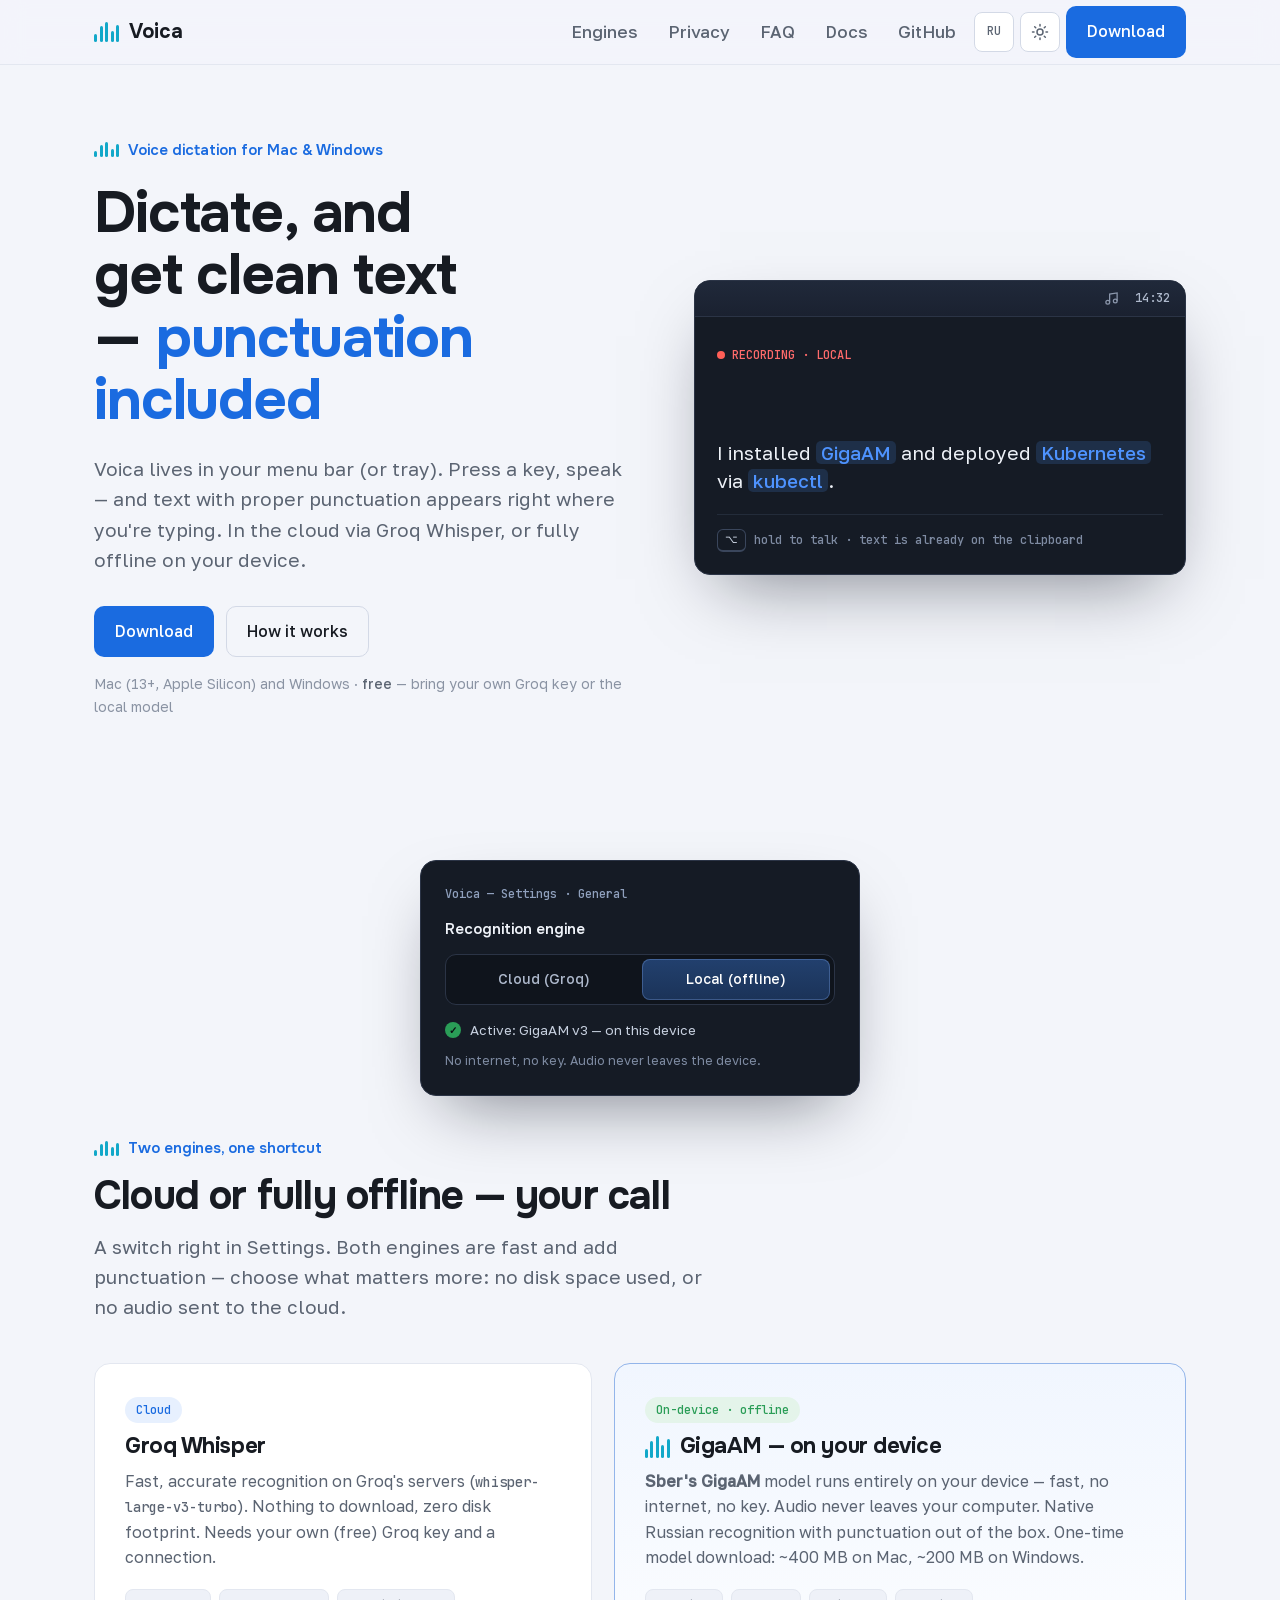
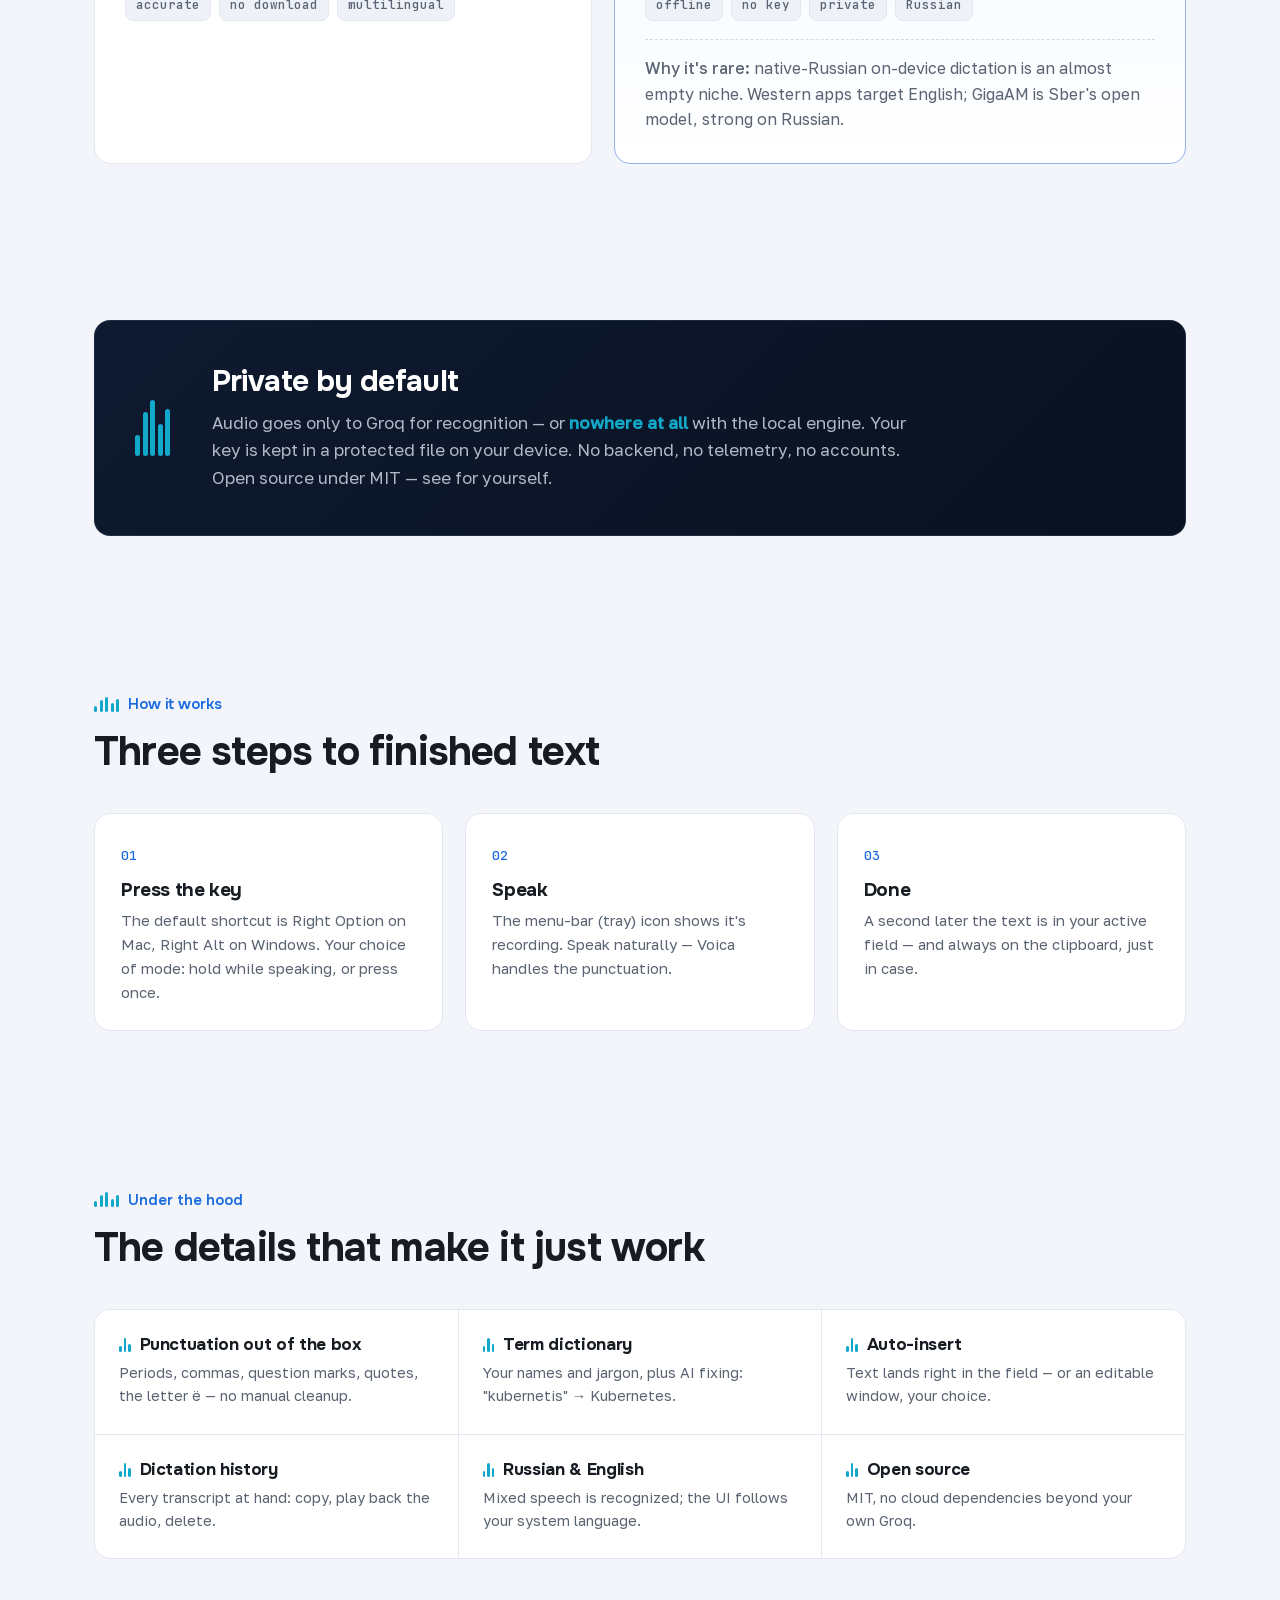
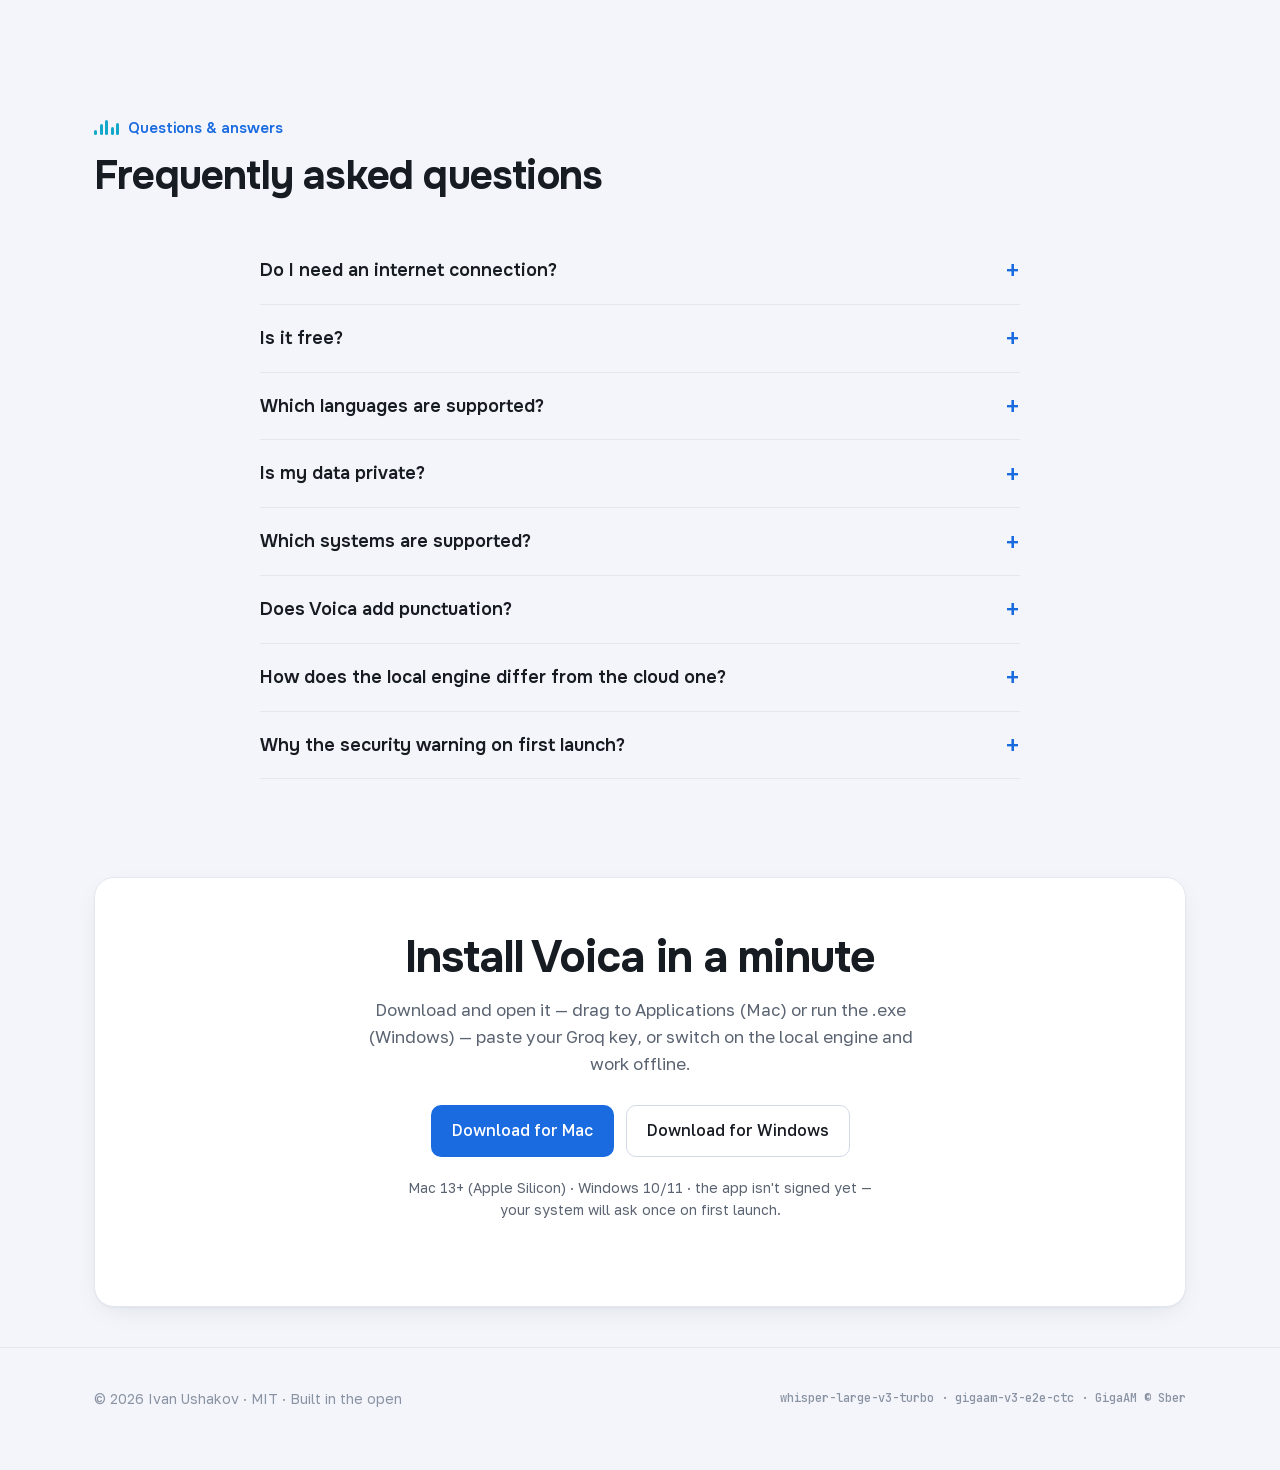
==== en/index.html @ 902af4fe "Навигация: ссылка «Документация/Docs» на README нужного языка RU → README.ru.md, EN → README.md на G" ====
<!doctype html>
<html lang="en" prefix="og: https://ogp.me/ns#">
<head>
<meta charset="utf-8">
<meta name="viewport" content="width=device-width, initial-scale=1">
<title>Voica — voice dictation with punctuation for Mac & Windows</title>
<meta name="description" content="Dictate by voice, get clean punctuated text. Cloud engine (Groq Whisper) or fully offline on-device (GigaAM). Open source, bring your own key.">
<link rel="canonical" href="https://voica.ru/en/">
<link rel="alternate" hreflang="ru" href="https://voica.ru/">
<link rel="alternate" hreflang="en" href="https://voica.ru/en/">
<link rel="alternate" hreflang="x-default" href="https://voica.ru/">
<meta property="og:type" content="website">
<meta property="og:title" content="Voica — voice dictation with punctuation for Mac & Windows">
<meta property="og:description" content="Dictate by voice, get clean punctuated text. Cloud engine (Groq Whisper) or fully offline on-device (GigaAM). Open source, bring your own key.">
<meta property="og:url" content="https://voica.ru/en/">
<meta property="og:image" content="https://voica.ru/assets/img/og.png">
<meta name="twitter:card" content="summary_large_image">
<script type="application/ld+json">{"@context": "https://schema.org", "@type": "SoftwareApplication", "name": "Voica", "applicationCategory": "UtilitiesApplication", "operatingSystem": "macOS 13+, Windows 10/11", "description": "Dictate by voice, get clean punctuated text. Cloud engine (Groq Whisper) or fully offline on-device (GigaAM). Open source, bring your own key.", "url": "https://voica.ru/en/", "inLanguage": "en", "softwareVersion": "0.9", "license": "https://opensource.org/licenses/MIT", "downloadUrl": "https://github.com/Inhum/voica/releases/latest", "author": {"@type": "Person", "name": "Ivan Ushakov"}, "offers": {"@type": "Offer", "price": "0", "priceCurrency": "USD"}}</script>
<script type="application/ld+json">{"@context": "https://schema.org", "@type": "FAQPage", "mainEntity": [{"@type": "Question", "name": "Do I need an internet connection?", "acceptedAnswer": {"@type": "Answer", "text": "For the cloud engine, yes. The local engine works fully offline — no internet, no key, and audio never leaves your device."}}, {"@type": "Question", "name": "Is it free?", "acceptedAnswer": {"@type": "Answer", "text": "Voica is free and open source under the MIT license. The cloud engine needs your own free Groq key; the local engine needs no key at all."}}, {"@type": "Question", "name": "Which languages are supported?", "acceptedAnswer": {"@type": "Answer", "text": "Russian and English, including mixed speech. The local GigaAM model is especially strong on Russian and adds punctuation out of the box."}}, {"@type": "Question", "name": "Is my data private?", "acceptedAnswer": {"@type": "Answer", "text": "Audio goes only to Groq for recognition — or nowhere at all with the local engine. No backend, no telemetry, no accounts; your key is kept in a protected file on your device."}}, {"@type": "Question", "name": "Which systems are supported?", "acceptedAnswer": {"@type": "Answer", "text": "macOS 13 and later (Apple Silicon) and Windows 10/11."}}, {"@type": "Question", "name": "Does Voica add punctuation?", "acceptedAnswer": {"@type": "Answer", "text": "Yes. Both engines automatically add periods, commas, question marks and quotation marks — no manual cleanup."}}, {"@type": "Question", "name": "How does the local engine differ from the cloud one?", "acceptedAnswer": {"@type": "Answer", "text": "Cloud is fast and accurate with nothing to download, but needs a key and internet. Local is private and offline, but the model downloads once (~400 MB on Mac, ~200 MB on Windows)."}}, {"@type": "Question", "name": "Why the security warning on first launch?", "acceptedAnswer": {"@type": "Answer", "text": "The app isn't signed with a developer certificate yet, so your system asks once: on macOS use “Open Anyway” in Privacy & Security, on Windows confirm the SmartScreen prompt. After that Voica opens normally."}}]}</script>
<link rel="icon" href="../assets/img/favicon.svg" type="image/svg+xml">
<link rel="stylesheet" href="../assets/css/site.css">
</head>
<body>
<div class="nav"><div class="wrap nav-in">
  <a class="brand" href="../"><span class="wave" aria-hidden="true"><i></i><i></i><i></i><i></i><i></i></span> Voica</a>
  <div class="nav-right">
    <a class="nav-link hide-sm" href="#engines">Engines</a>
    <a class="nav-link hide-sm" href="#privacy">Privacy</a>
    <a class="nav-link hide-sm" href="#faq">FAQ</a>
    <a class="nav-link hide-sm" href="https://github.com/Inhum/voica/blob/main/README.md">Docs</a>
    <a class="nav-link" href="https://github.com/Inhum">GitHub</a>
    <a class="icon-btn" href="../" hreflang="ru">RU</a>
    <button class="icon-btn" id="theme" aria-label="Theme">
      <svg class="theme-sun" viewBox="0 0 24 24" fill="none" stroke="currentColor" stroke-width="2" stroke-linecap="round"><circle cx="12" cy="12" r="4"/><path d="M12 2v2M12 20v2M4.9 4.9l1.4 1.4M17.7 17.7l1.4 1.4M2 12h2M20 12h2M4.9 19.1l1.4-1.4M17.7 6.3l1.4-1.4"/></svg>
      <svg class="theme-moon" viewBox="0 0 24 24" fill="none" stroke="currentColor" stroke-width="2" stroke-linecap="round" stroke-linejoin="round"><path d="M21 12.8A9 9 0 1 1 11.2 3a7 7 0 0 0 9.8 9.8z"/></svg>
    </button>
    <a class="btn btn-primary" href="#download">Download</a>
  </div>
</div></div>

<header class="hero"><div class="wrap hero-grid">
  <div>
    <div class="eyebrow"><span class="wave" aria-hidden="true"><i></i><i></i><i></i><i></i><i></i></span> <span>Voice dictation for Mac & Windows</span></div>
    <h1>Dictate, and get clean text — <span class="accent">punctuation included</span></h1>
    <p class="lede">Voica lives in your menu bar (or tray). Press a key, speak — and text with proper punctuation appears right where you're typing. In the cloud via Groq Whisper, or fully offline on your device.</p>
    <div class="hero-cta">
      <a class="btn btn-primary" href="#download">Download</a>
      <a class="btn btn-ghost" href="#how">How it works</a>
    </div>
    <p class="hero-note">Mac (13+, Apple Silicon) and Windows · <b>free</b> — bring your own Groq key or the local model</p>
  </div>
  <div class="mock" aria-hidden="true">
    <div class="mock-bar"><span class="mlive"><i style="animation-delay:0.0s"></i><i style="animation-delay:0.1s"></i><i style="animation-delay:0.2s"></i><i style="animation-delay:0.3s"></i><i style="animation-delay:0.4s"></i></span>
      <svg viewBox="0 0 24 24" fill="none" stroke="currentColor" stroke-width="2"><path d="M9 18V5l12-2v13"/><circle cx="6" cy="18" r="3"/><circle cx="18" cy="16" r="3"/></svg>
      <span class="mclock">14:32</span></div>
    <div class="mock-body">
      <span class="mrec"><b></b>RECORDING · LOCAL</span>
      <div class="mwv"><i style="animation-delay:0.00s"></i><i style="animation-delay:0.08s"></i><i style="animation-delay:0.16s"></i><i style="animation-delay:0.24s"></i><i style="animation-delay:0.32s"></i><i style="animation-delay:0.40s"></i><i style="animation-delay:0.48s"></i><i style="animation-delay:0.56s"></i><i style="animation-delay:0.64s"></i><i style="animation-delay:0.72s"></i><i style="animation-delay:0.80s"></i><i style="animation-delay:0.88s"></i><i style="animation-delay:0.96s"></i><i style="animation-delay:1.04s"></i></div>
      <div class="mres">I installed <span class="hl">GigaAM</span> and deployed <span class="hl">Kubernetes</span> via <span class="hl">kubectl</span>.</div>
      <div class="mhint"><span class="mkbd">⌥</span> hold to talk · text is already on the clipboard</div>
    </div>
  </div>
</div></header>

<section id="engines"><div class="wrap">
  <div class="eng-visual"><div class="epanel" aria-hidden="true">
    <div class="cap">Voica — Settings · General</div>
    <h4>Recognition engine</h4>
    <div class="seg"><div>Cloud (Groq)</div><div class="on">Local (offline)</div></div>
    <div class="estatus"><span class="dot-ok">✓</span> <span>Active: GigaAM v3 — on this device</span></div>
    <p class="esub">No internet, no key. Audio never leaves the device.</p>
  </div></div>
  <div class="sec-head"><div class="eyebrow"><span class="wave" aria-hidden="true"><i></i><i></i><i></i><i></i><i></i></span> <span>Two engines, one shortcut</span></div><h2>Cloud or fully offline — your call</h2><p class="lede">A switch right in Settings. Both engines are fast and add punctuation — choose what matters more: no disk space used, or no audio sent to the cloud.</p></div>
  <div class="engines">
    <div class="engine">
      <span class="tag tag-blue">Cloud</span><h3>Groq Whisper</h3>
      <p>Fast, accurate recognition on Groq's servers (<code>whisper-large-v3-turbo</code>). Nothing to download, zero disk footprint. Needs your own (free) Groq key and a connection.</p><div class="chips"><span class="chip">accurate</span><span class="chip">no download</span><span class="chip">multilingual</span></div>
    </div>
    <div class="engine local">
      <span class="tag tag-ok">On-device · offline</span>
      <h3><span class="wave" style="height:22px" aria-hidden="true"><i></i><i></i><i></i><i></i><i></i></span> GigaAM — on your device</h3>
      <p><b>Sber's GigaAM</b> model runs entirely on your device — fast, no internet, no key. Audio never leaves your computer. Native Russian recognition with punctuation out of the box. One-time model download: ~400 MB on Mac, ~200 MB on Windows.</p><div class="chips"><span class="chip">offline</span><span class="chip">no key</span><span class="chip">private</span><span class="chip">Russian</span></div>
      <p class="sber"><b>Why it's rare:</b> native-Russian on-device dictation is an almost empty niche. Western apps target English; GigaAM is Sber's open model, strong on Russian.</p>
    </div>
  </div>
</div></section>

<section id="privacy"><div class="wrap"><div class="privacy">
  <span class="wave pw" style="height:56px" aria-hidden="true"><i style="width:5px"></i><i style="width:5px"></i><i style="width:5px"></i><i style="width:5px"></i><i style="width:5px"></i><i style="width:5px"></i></span>
  <div><h2>Private by default</h2><p>Audio goes only to Groq for recognition — or <b style="color:var(--wave)">nowhere at all</b> with the local engine. Your key is kept in a protected file on your device. No backend, no telemetry, no accounts. Open source under MIT — see for yourself.</p></div>
</div></div></section>

<section id="how"><div class="wrap">
  <div class="sec-head"><div class="eyebrow"><span class="wave" aria-hidden="true"><i></i><i></i><i></i><i></i><i></i></span> <span>How it works</span></div><h2>Three steps to finished text</h2></div>
  <div class="steps">
    <div class="step"><h3>Press the key</h3><p>The default shortcut is Right Option on Mac, Right Alt on Windows. Your choice of mode: hold while speaking, or press once.</p></div>
    <div class="step"><h3>Speak</h3><p>The menu-bar (tray) icon shows it's recording. Speak naturally — Voica handles the punctuation.</p></div>
    <div class="step"><h3>Done</h3><p>A second later the text is in your active field — and always on the clipboard, just in case.</p></div>
  </div>
</div></section>

<section><div class="wrap">
  <div class="sec-head"><div class="eyebrow"><span class="wave" aria-hidden="true"><i></i><i></i><i></i><i></i><i></i></span> <span>Under the hood</span></div><h2>The details that make it just work</h2></div>
  <div class="feat"><div class="feat-i"><h3><span class="wm"><i></i><i></i><i></i></span> Punctuation out of the box</h3><p>Periods, commas, question marks, quotes, the letter ё — no manual cleanup.</p></div><div class="feat-i"><h3><span class="wm"><i></i><i></i><i></i></span> Term dictionary</h3><p>Your names and jargon, plus AI fixing: "kubernetis" → Kubernetes.</p></div><div class="feat-i"><h3><span class="wm"><i></i><i></i><i></i></span> Auto-insert</h3><p>Text lands right in the field — or an editable window, your choice.</p></div><div class="feat-i"><h3><span class="wm"><i></i><i></i><i></i></span> Dictation history</h3><p>Every transcript at hand: copy, play back the audio, delete.</p></div><div class="feat-i"><h3><span class="wm"><i></i><i></i><i></i></span> Russian & English</h3><p>Mixed speech is recognized; the UI follows your system language.</p></div><div class="feat-i"><h3><span class="wm"><i></i><i></i><i></i></span> Open source</h3><p>MIT, no cloud dependencies beyond your own Groq.</p></div></div>
</div></section>

<section id="faq"><div class="wrap">
  <div class="sec-head"><div class="eyebrow"><span class="wave" aria-hidden="true"><i></i><i></i><i></i><i></i><i></i></span> <span>Questions & answers</span></div><h2>Frequently asked questions</h2></div>
  <div class="faq"><details><summary>Do I need an internet connection?</summary><p>For the cloud engine, yes. The local engine works fully offline — no internet, no key, and audio never leaves your device.</p></details><details><summary>Is it free?</summary><p>Voica is free and open source under the MIT license. The cloud engine needs your own free Groq key; the local engine needs no key at all.</p></details><details><summary>Which languages are supported?</summary><p>Russian and English, including mixed speech. The local GigaAM model is especially strong on Russian and adds punctuation out of the box.</p></details><details><summary>Is my data private?</summary><p>Audio goes only to Groq for recognition — or nowhere at all with the local engine. No backend, no telemetry, no accounts; your key is kept in a protected file on your device.</p></details><details><summary>Which systems are supported?</summary><p>macOS 13 and later (Apple Silicon) and Windows 10/11.</p></details><details><summary>Does Voica add punctuation?</summary><p>Yes. Both engines automatically add periods, commas, question marks and quotation marks — no manual cleanup.</p></details><details><summary>How does the local engine differ from the cloud one?</summary><p>Cloud is fast and accurate with nothing to download, but needs a key and internet. Local is private and offline, but the model downloads once (~400 MB on Mac, ~200 MB on Windows).</p></details><details><summary>Why the security warning on first launch?</summary><p>The app isn't signed with a developer certificate yet, so your system asks once: on macOS use “Open Anyway” in Privacy & Security, on Windows confirm the SmartScreen prompt. After that Voica opens normally.</p></details></div>
</div></section>

<section id="download" class="cta"><div class="wrap"><div class="cta-box">
  <h2>Install Voica in a minute</h2><p>Download and open it — drag to Applications (Mac) or run the .exe (Windows) — paste your Groq key, or switch on the local engine and work offline.</p>
  <div style="display:flex;gap:12px;justify-content:center;flex-wrap:wrap">
    <a class="btn btn-primary" href="https://github.com/Inhum/voica/releases/latest">Download for Mac</a>
    <a class="btn btn-ghost" href="https://github.com/Inhum/voica-win/releases/latest">Download for Windows</a>
  </div>
  <p class="hero-note" style="margin-top:20px">Mac 13+ (Apple Silicon) · Windows 10/11 · the app isn't signed yet — your system will ask once on first launch.</p>
</div></div></section>

<footer class="foot"><div class="wrap foot-in">
  <div>© 2026 Ivan Ushakov · MIT · Built in the open</div>
  <div class="foot-mono">whisper-large-v3-turbo · gigaam-v3-e2e-ctc · GigaAM © Sber</div>
</div></footer>

<script>
(function(){var r=document.documentElement;try{var t=localStorage.getItem("voica-theme");if(t)r.setAttribute("data-theme",t);}catch(e){}
document.getElementById("theme").onclick=function(){var c=r.getAttribute("data-theme")||(matchMedia("(prefers-color-scheme:dark)").matches?"dark":"light");var n=c==="dark"?"light":"dark";r.setAttribute("data-theme",n);try{localStorage.setItem("voica-theme",n);}catch(e){}};})();
</script>
<!-- GoatCounter — cookieless-аналитика, без кук и баннера согласия -->
<script data-goatcounter="https://voica.goatcounter.com/count"
        async src="//gc.zgo.at/count.js"></script>
</body>
</html>
---- assets/css/site.css ----
@import "fonts.css";
@import "tokens.css";

*{box-sizing:border-box}
body{margin:0;background:var(--paper);color:var(--ink);font-family:var(--font-body);font-size:17px;line-height:1.6;-webkit-font-smoothing:antialiased;transition:background .3s var(--ease),color .3s var(--ease)}
h1,h2,h3{font-family:var(--font-display);font-weight:700;line-height:1.08;letter-spacing:-.02em;text-wrap:balance;margin:0}
p{margin:0} a{color:inherit;text-decoration:none}
code{font-family:var(--font-mono);font-size:.85em}
.wrap{max-width:var(--wrap);margin:0 auto;padding:0 24px}
.lede{font-size:19px;color:var(--ink-soft);max-width:60ch}

/* Надзаголовок — волна + метка */
.eyebrow{display:inline-flex;align-items:center;gap:9px;font-family:var(--font-display);font-weight:600;font-size:15px;color:var(--brand);margin-bottom:14px}
.wave{display:inline-flex;align-items:flex-end;gap:2.5px;height:15px}
.wave i{width:3px;border-radius:3px;background:var(--wave)}
.wave i:nth-child(1){height:38%}.wave i:nth-child(2){height:78%}.wave i:nth-child(3){height:100%}.wave i:nth-child(4){height:56%}.wave i:nth-child(5){height:84%}

.btn{display:inline-flex;align-items:center;gap:9px;font-family:var(--font-body);font-weight:500;font-size:16px;padding:12px 20px;border-radius:var(--radius-btn);border:1px solid transparent;cursor:pointer;transition:transform .15s var(--ease),background .2s,border-color .2s}
.btn:active{transform:translateY(1px)}
.btn-primary{background:var(--brand);color:#fff}.btn-primary:hover{background:var(--brand-deep)}
.btn-ghost{background:transparent;color:var(--ink);border-color:var(--line-strong)}.btn-ghost:hover{border-color:var(--ink-faint);background:var(--surface)}

.nav{position:sticky;top:0;z-index:20;background:color-mix(in srgb,var(--paper) 82%,transparent);backdrop-filter:saturate(1.6) blur(12px);border-bottom:1px solid var(--line)}
.nav-in{display:flex;align-items:center;justify-content:space-between;height:64px}
.brand{display:flex;align-items:center;gap:10px;font-family:var(--font-display);font-weight:700;font-size:20px}
.brand .wave{height:20px}
.nav-right{display:flex;align-items:center;gap:6px}
.nav-link{font-weight:500;color:var(--ink-soft);padding:8px 12px;border-radius:var(--radius-sm)}.nav-link:hover{color:var(--ink)}
.icon-btn{display:grid;place-items:center;height:40px;min-width:40px;padding:0 10px;border-radius:var(--radius-sm);border:1px solid var(--line-strong);background:var(--surface);color:var(--ink-soft);cursor:pointer;font-family:var(--font-mono);font-size:12px;font-weight:500;transition:.2s;text-decoration:none}
.icon-btn:hover{color:var(--ink);border-color:var(--ink-faint)}
.icon-btn svg{width:18px;height:18px}
.theme-moon{display:none}.theme-sun{display:block}
:root[data-theme="dark"] .theme-moon{display:block}:root[data-theme="dark"] .theme-sun{display:none}
@media (prefers-color-scheme:dark){:root:not([data-theme="light"]) .theme-moon{display:block}:root:not([data-theme="light"]) .theme-sun{display:none}}

.hero{padding:72px 0 64px}
.hero-grid{display:grid;grid-template-columns:1.05fr .95fr;gap:56px;align-items:center}
.hero h1{font-size:clamp(38px,5.4vw,58px);font-weight:800;margin:6px 0 22px}
.hero h1 .accent{color:var(--brand)}
.hero-cta{display:flex;flex-wrap:wrap;gap:12px;margin:30px 0 16px}
.hero-note{font-size:14px;color:var(--ink-faint)}.hero-note b{color:var(--ink-soft);font-weight:500}

/* Мокап (фикс-тёмный, как «скриншот») */
.mock{background:#151b25;border:1px solid #2b3446;border-radius:var(--radius-card);box-shadow:0 30px 70px -26px rgba(6,12,26,.5);overflow:hidden}
.mock-bar{height:36px;background:linear-gradient(#20293a,#1a2130);display:flex;align-items:center;justify-content:flex-end;gap:16px;padding:0 15px;border-bottom:1px solid #2b3446;color:#8b97ac}
.mock-bar svg{width:15px;height:15px}
.mlive{display:inline-flex;align-items:flex-end;gap:2.6px;height:15px}
.mlive i{width:2.6px;border-radius:2px;background:#4E93FF;animation:vu 1s infinite}
.mclock{font-family:var(--font-mono);font-size:12px;color:#aeb9cc}
.mock-body{padding:22px}
.mrec{display:inline-flex;align-items:center;gap:7px;font-family:var(--font-mono);font-size:12px;color:#ff6b6b;margin-bottom:16px}
.mrec b{width:8px;height:8px;border-radius:50%;background:#ff5f57;animation:blink 1.1s infinite}
.mwv{display:flex;align-items:flex-end;gap:4px;height:40px;margin-bottom:18px}
.mwv i{flex:1;border-radius:3px;background:linear-gradient(#4E93FF,#45CEEB);animation:vu 1.1s infinite}
.mres{font-size:19px;line-height:1.5;color:#eef2f8}
.mres .hl{color:#4E93FF;font-weight:500;background:rgba(78,147,255,.16);border-radius:5px;padding:0 5px}
.mhint{margin-top:18px;padding-top:14px;border-top:1px solid #232c3a;font-family:var(--font-mono);font-size:12px;color:#7f8ca3;display:flex;gap:8px;align-items:center}
.mkbd{font-family:var(--font-mono);font-size:11px;color:#cdd6e5;border:1px solid #3a465c;border-bottom-width:2px;border-radius:6px;padding:1px 7px}
@keyframes vu{0%,100%{height:22%}50%{height:100%}}
@keyframes blink{50%{opacity:.3}}

section{padding:78px 0}
.sec-head{max-width:56ch;margin-bottom:40px}
.sec-head h2{font-size:clamp(28px,3.6vw,40px);margin:0 0 14px}

.eng-visual{max-width:440px;margin:0 auto 40px}
.epanel{background:#151b25;border:1px solid #2b3446;border-radius:var(--radius-card);box-shadow:0 30px 70px -26px rgba(6,12,26,.5);padding:24px}
.epanel .cap{font-family:var(--font-mono);font-size:12px;color:#8fa0bd;margin-bottom:13px}
.epanel h4{font-family:var(--font-display);font-weight:600;font-size:15px;color:#eef2f8;margin:0 0 13px}
.seg{display:flex;background:#0f141c;border:1px solid #2b3446;border-radius:11px;padding:4px;gap:4px;margin-bottom:15px}
.seg div{flex:1;text-align:center;font-weight:500;font-size:14px;padding:9px 0;border-radius:8px;color:#aeb9cc}
.seg div.on{background:linear-gradient(180deg,#22406e,#1b3358);color:#fff;box-shadow:inset 0 0 0 1px rgba(120,160,230,.35)}
.estatus{display:flex;align-items:center;gap:9px;font-size:13.5px;color:#c7d0df}
.dot-ok{width:16px;height:16px;border-radius:50%;background:var(--ok);display:grid;place-items:center;color:#0B0E13;font-size:10px;font-weight:700}
.esub{font-size:12.5px;color:#7f8ca3;margin-top:11px;line-height:1.5}
.engines{display:grid;grid-template-columns:1fr 1.15fr;gap:22px}
.engine{background:var(--surface);border:1px solid var(--line);border-radius:var(--radius-card);padding:30px}
.engine.local{border-color:color-mix(in srgb,var(--brand) 40%,var(--line));background:linear-gradient(180deg,color-mix(in srgb,var(--brand-tint) 60%,var(--surface)),var(--surface))}
.engine h3{font-size:22px;margin:14px 0 10px;display:flex;align-items:center;gap:10px}
.engine p{color:var(--ink-soft);font-size:16px}
.tag{font-family:var(--font-mono);font-size:12px;font-weight:500;padding:5px 11px;border-radius:20px}
.tag-blue{background:var(--brand-tint);color:var(--brand)}.tag-ok{background:var(--ok-tint);color:var(--ok)}
.chips{display:flex;flex-wrap:wrap;gap:8px;margin-top:18px}
.chip{font-family:var(--font-mono);font-size:12.5px;color:var(--ink-soft);background:var(--surface-2);border:1px solid var(--line);padding:5px 10px;border-radius:8px}
.sber{margin-top:18px;padding-top:16px;border-top:1px dashed var(--line-strong);font-size:14px;color:var(--ink-faint)}.sber b{color:var(--ink-soft);font-weight:500}

.privacy{background:linear-gradient(135deg,#0E1A30,#0A1120);color:#EAF1FB;border-radius:var(--radius-card);padding:44px 40px;display:grid;grid-template-columns:auto 1fr;gap:34px;align-items:center;border:1px solid rgba(120,150,200,.16)}
.privacy .pw i{background:var(--wave)}
.privacy h2{color:#fff;font-size:30px}
.privacy p{color:rgba(234,241,251,.74);margin-top:12px;max-width:64ch}

.steps{display:grid;grid-template-columns:repeat(3,1fr);gap:22px;counter-reset:s}
.step{padding:26px;background:var(--surface);border:1px solid var(--line);border-radius:var(--radius-card)}
.step::before{counter-increment:s;content:"0" counter(s);font-family:var(--font-mono);font-weight:500;font-size:13px;color:var(--brand)}
.step h3{font-size:19px;margin:12px 0 8px}.step p{color:var(--ink-soft);font-size:15px}

.feat{display:grid;grid-template-columns:repeat(3,1fr);gap:1px;background:var(--line);border:1px solid var(--line);border-radius:var(--radius-card);overflow:hidden}
.feat-i{background:var(--surface);padding:26px 24px}
.feat-i h3{font-size:17px;margin:0 0 7px;display:flex;align-items:center;gap:9px}
.feat-i p{font-size:14.5px;color:var(--ink-soft)}
.wm{display:inline-flex;gap:2px;align-items:flex-end;height:14px}
.wm i{width:2.5px;background:var(--wave);border-radius:2px}
.wm i:nth-child(1){height:40%}.wm i:nth-child(2){height:100%}.wm i:nth-child(3){height:60%}

/* FAQ — нативный аккордеон на <details>, без JS */
.faq{max-width:760px;margin:0 auto}
.faq details{border-bottom:1px solid var(--line)}
.faq summary{cursor:pointer;list-style:none;padding:19px 0;font-family:var(--font-display);font-weight:600;font-size:18px;color:var(--ink);display:flex;justify-content:space-between;align-items:center;gap:20px;transition:color .2s}
.faq summary:hover{color:var(--brand)}
.faq summary::-webkit-details-marker{display:none}
.faq summary::after{content:"+";font-family:var(--font-mono);font-size:24px;font-weight:400;color:var(--brand);line-height:1}
.faq details[open] summary::after{content:"−"}
.faq details p{margin:0;padding:0 0 22px;color:var(--ink-soft);font-size:16px;line-height:1.6;max-width:66ch}

.cta{text-align:center;padding:20px 0 40px}
.cta-box{background:var(--surface);border:1px solid var(--line);border-radius:20px;padding:56px 40px;box-shadow:var(--shadow-card)}
.cta-box h2{font-size:clamp(30px,4vw,44px);margin-bottom:14px}
.cta-box p{color:var(--ink-soft);max-width:52ch;margin:0 auto 28px}

.foot{border-top:1px solid var(--line);padding:40px 0 60px;color:var(--ink-faint);font-size:14px}
.foot-in{display:flex;justify-content:space-between;align-items:center;flex-wrap:wrap;gap:16px}
.foot a{color:var(--ink-soft)}.foot a:hover{color:var(--ink)}
.foot-mono{font-family:var(--font-mono);font-size:12px}

:focus-visible{outline:2.5px solid var(--brand);outline-offset:2px;border-radius:4px}
@media (max-width:900px){.hero-grid,.engines,.steps,.feat{grid-template-columns:1fr}.privacy{grid-template-columns:1fr}section{padding:56px 0}.nav-link.hide-sm{display:none}}
@media (prefers-reduced-motion:reduce){*{animation:none!important;transition:none!important}}
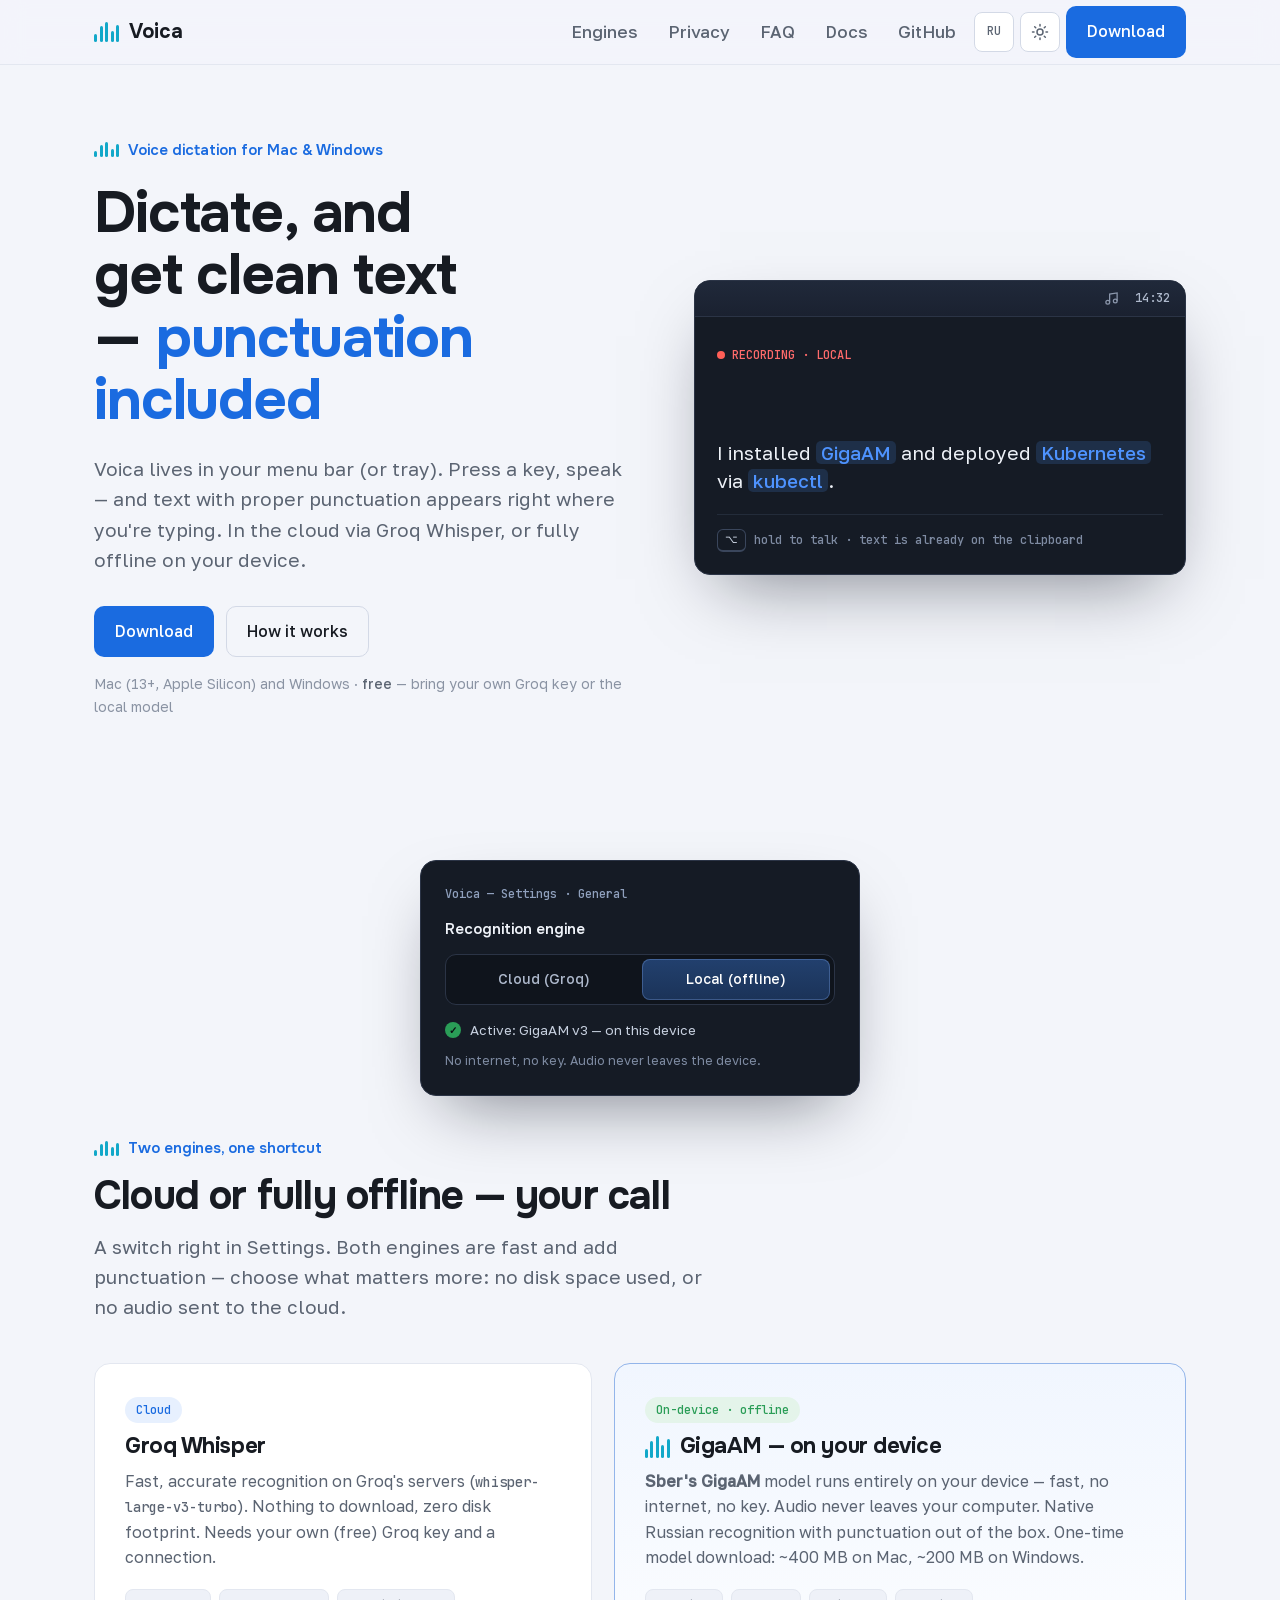
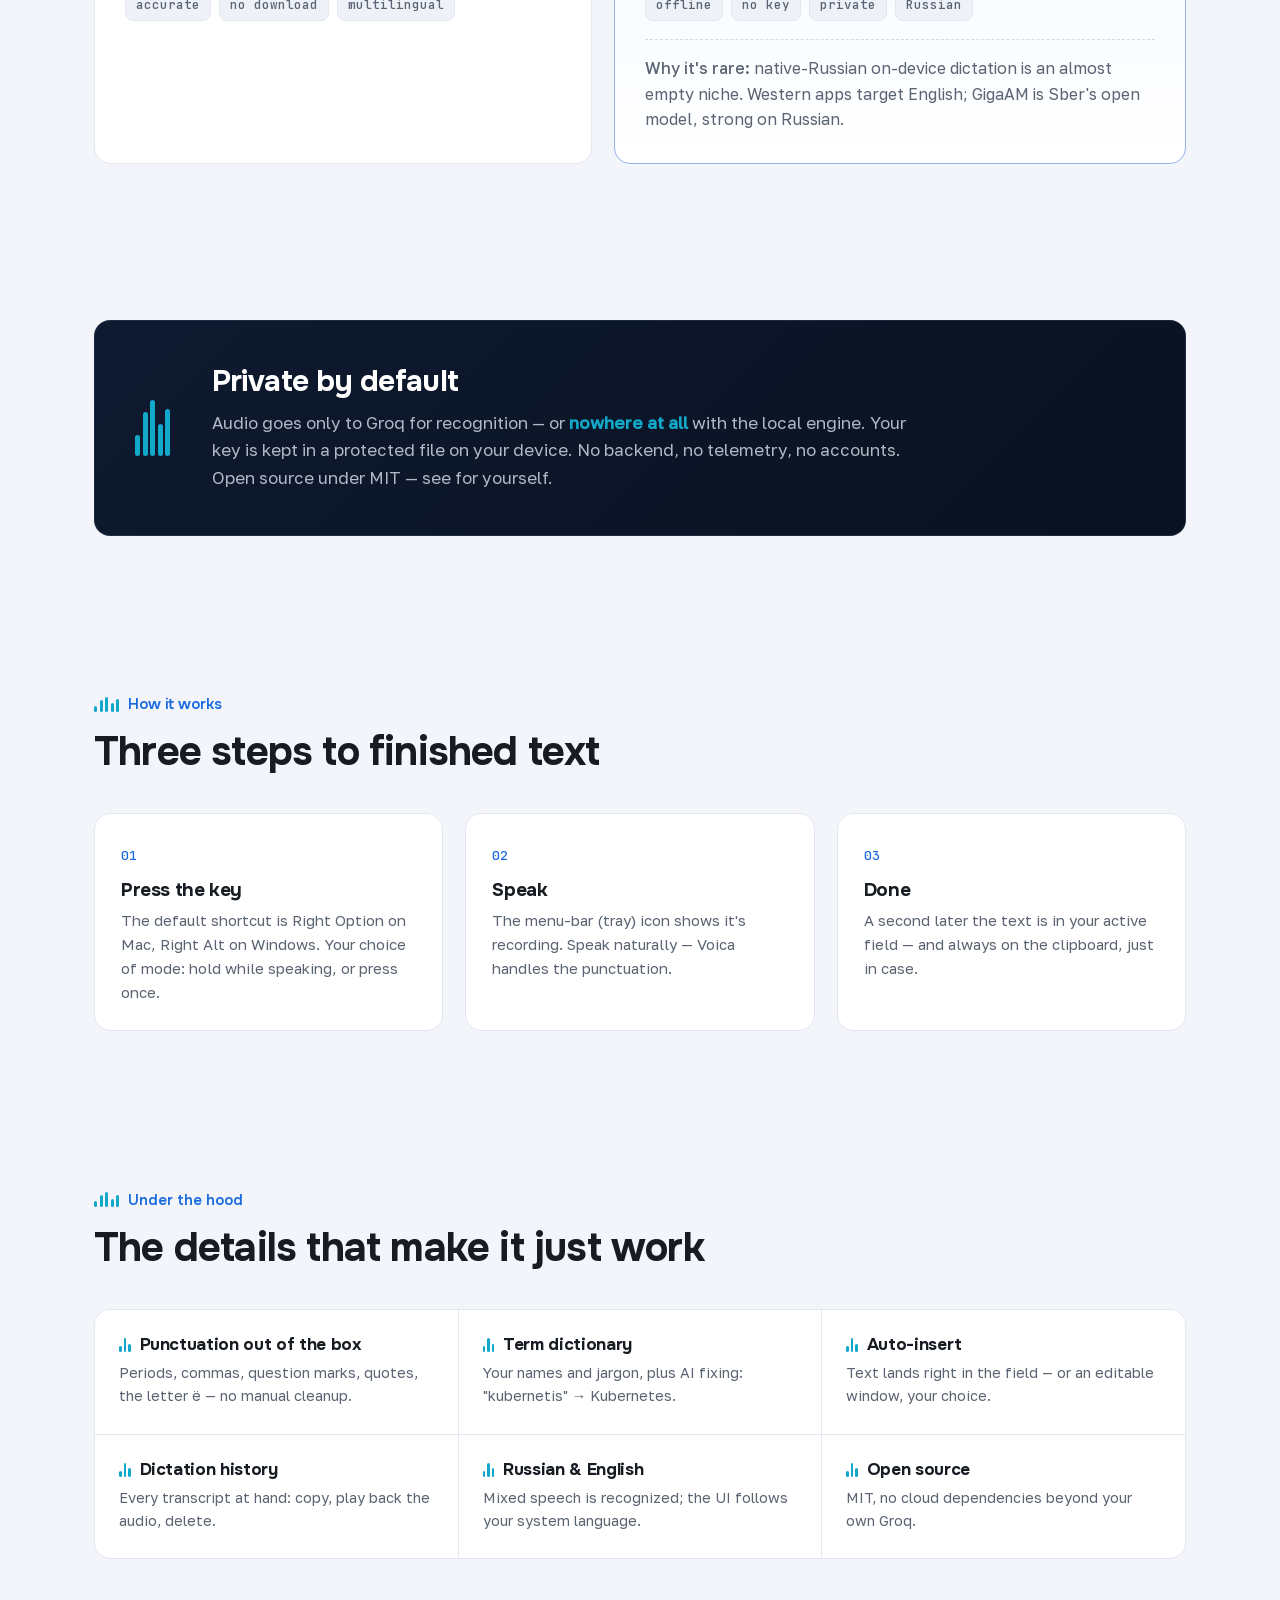
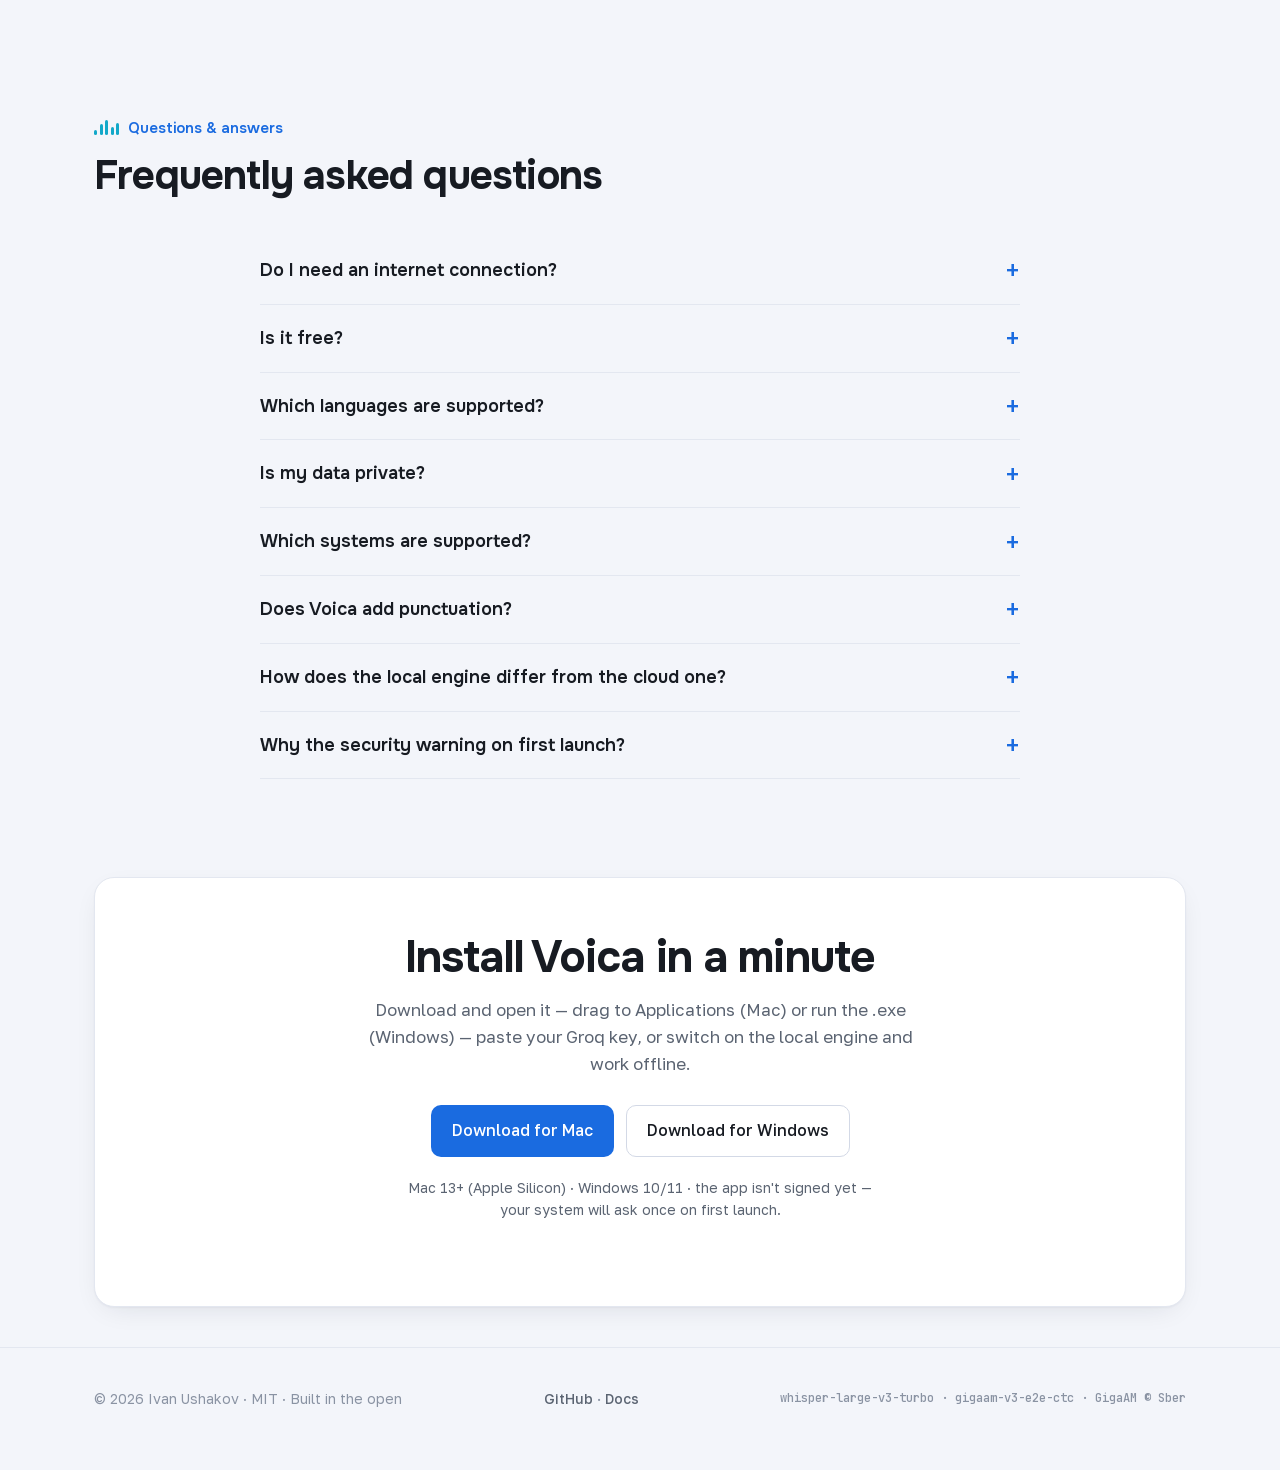
==== commit e293b847: "Мобильная шапка: убрать переполнение + внешние ссылки в новом табе - GitHub теперь hide-sm (в шапке " ====
--- a/en/index.html
+++ b/en/index.html
@@ -27,8 +27,8 @@
     <a class="nav-link hide-sm" href="#engines">Engines</a>
     <a class="nav-link hide-sm" href="#privacy">Privacy</a>
     <a class="nav-link hide-sm" href="#faq">FAQ</a>
-    <a class="nav-link hide-sm" href="https://github.com/Inhum/voica/blob/main/README.md">Docs</a>
-    <a class="nav-link" href="https://github.com/Inhum">GitHub</a>
+    <a class="nav-link hide-sm" target="_blank" rel="noopener" href="https://github.com/Inhum/voica/blob/main/README.md">Docs</a>
+    <a class="nav-link hide-sm" target="_blank" rel="noopener" href="https://github.com/Inhum">GitHub</a>
     <a class="icon-btn" href="../" hreflang="ru">RU</a>
     <button class="icon-btn" id="theme" aria-label="Theme">
       <svg class="theme-sun" viewBox="0 0 24 24" fill="none" stroke="currentColor" stroke-width="2" stroke-linecap="round"><circle cx="12" cy="12" r="4"/><path d="M12 2v2M12 20v2M4.9 4.9l1.4 1.4M17.7 17.7l1.4 1.4M2 12h2M20 12h2M4.9 19.1l1.4-1.4M17.7 6.3l1.4-1.4"/></svg>
@@ -112,14 +112,15 @@
 <section id="download" class="cta"><div class="wrap"><div class="cta-box">
   <h2>Install Voica in a minute</h2><p>Download and open it — drag to Applications (Mac) or run the .exe (Windows) — paste your Groq key, or switch on the local engine and work offline.</p>
   <div style="display:flex;gap:12px;justify-content:center;flex-wrap:wrap">
-    <a class="btn btn-primary" href="https://github.com/Inhum/voica/releases/latest">Download for Mac</a>
-    <a class="btn btn-ghost" href="https://github.com/Inhum/voica-win/releases/latest">Download for Windows</a>
+    <a class="btn btn-primary" target="_blank" rel="noopener" href="https://github.com/Inhum/voica/releases/latest">Download for Mac</a>
+    <a class="btn btn-ghost" target="_blank" rel="noopener" href="https://github.com/Inhum/voica-win/releases/latest">Download for Windows</a>
   </div>
   <p class="hero-note" style="margin-top:20px">Mac 13+ (Apple Silicon) · Windows 10/11 · the app isn't signed yet — your system will ask once on first launch.</p>
 </div></div></section>
 
 <footer class="foot"><div class="wrap foot-in">
   <div>© 2026 Ivan Ushakov · MIT · Built in the open</div>
+  <nav class="foot-nav"><a target="_blank" rel="noopener" href="https://github.com/Inhum">GitHub</a> · <a target="_blank" rel="noopener" href="https://github.com/Inhum/voica/blob/main/README.md">Docs</a></nav>
   <div class="foot-mono">whisper-large-v3-turbo · gigaam-v3-e2e-ctc · GigaAM © Sber</div>
 </div></footer>
 
--- a/assets/css/site.css
+++ b/assets/css/site.css
@@ -120,8 +120,9 @@
 .foot{border-top:1px solid var(--line);padding:40px 0 60px;color:var(--ink-faint);font-size:14px}
 .foot-in{display:flex;justify-content:space-between;align-items:center;flex-wrap:wrap;gap:16px}
 .foot a{color:var(--ink-soft)}.foot a:hover{color:var(--ink)}
+.foot-nav{font-weight:500}
 .foot-mono{font-family:var(--font-mono);font-size:12px}
 
 :focus-visible{outline:2.5px solid var(--brand);outline-offset:2px;border-radius:4px}
-@media (max-width:900px){.hero-grid,.engines,.steps,.feat{grid-template-columns:1fr}.privacy{grid-template-columns:1fr}section{padding:56px 0}.nav-link.hide-sm{display:none}}
+@media (max-width:900px){.hero-grid,.engines,.steps,.feat{grid-template-columns:1fr}.privacy{grid-template-columns:1fr}section{padding:56px 0}.nav-link.hide-sm{display:none}.nav .btn{padding:10px 16px;font-size:15px}.nav-right{gap:8px}}
 @media (prefers-reduced-motion:reduce){*{animation:none!important;transition:none!important}}
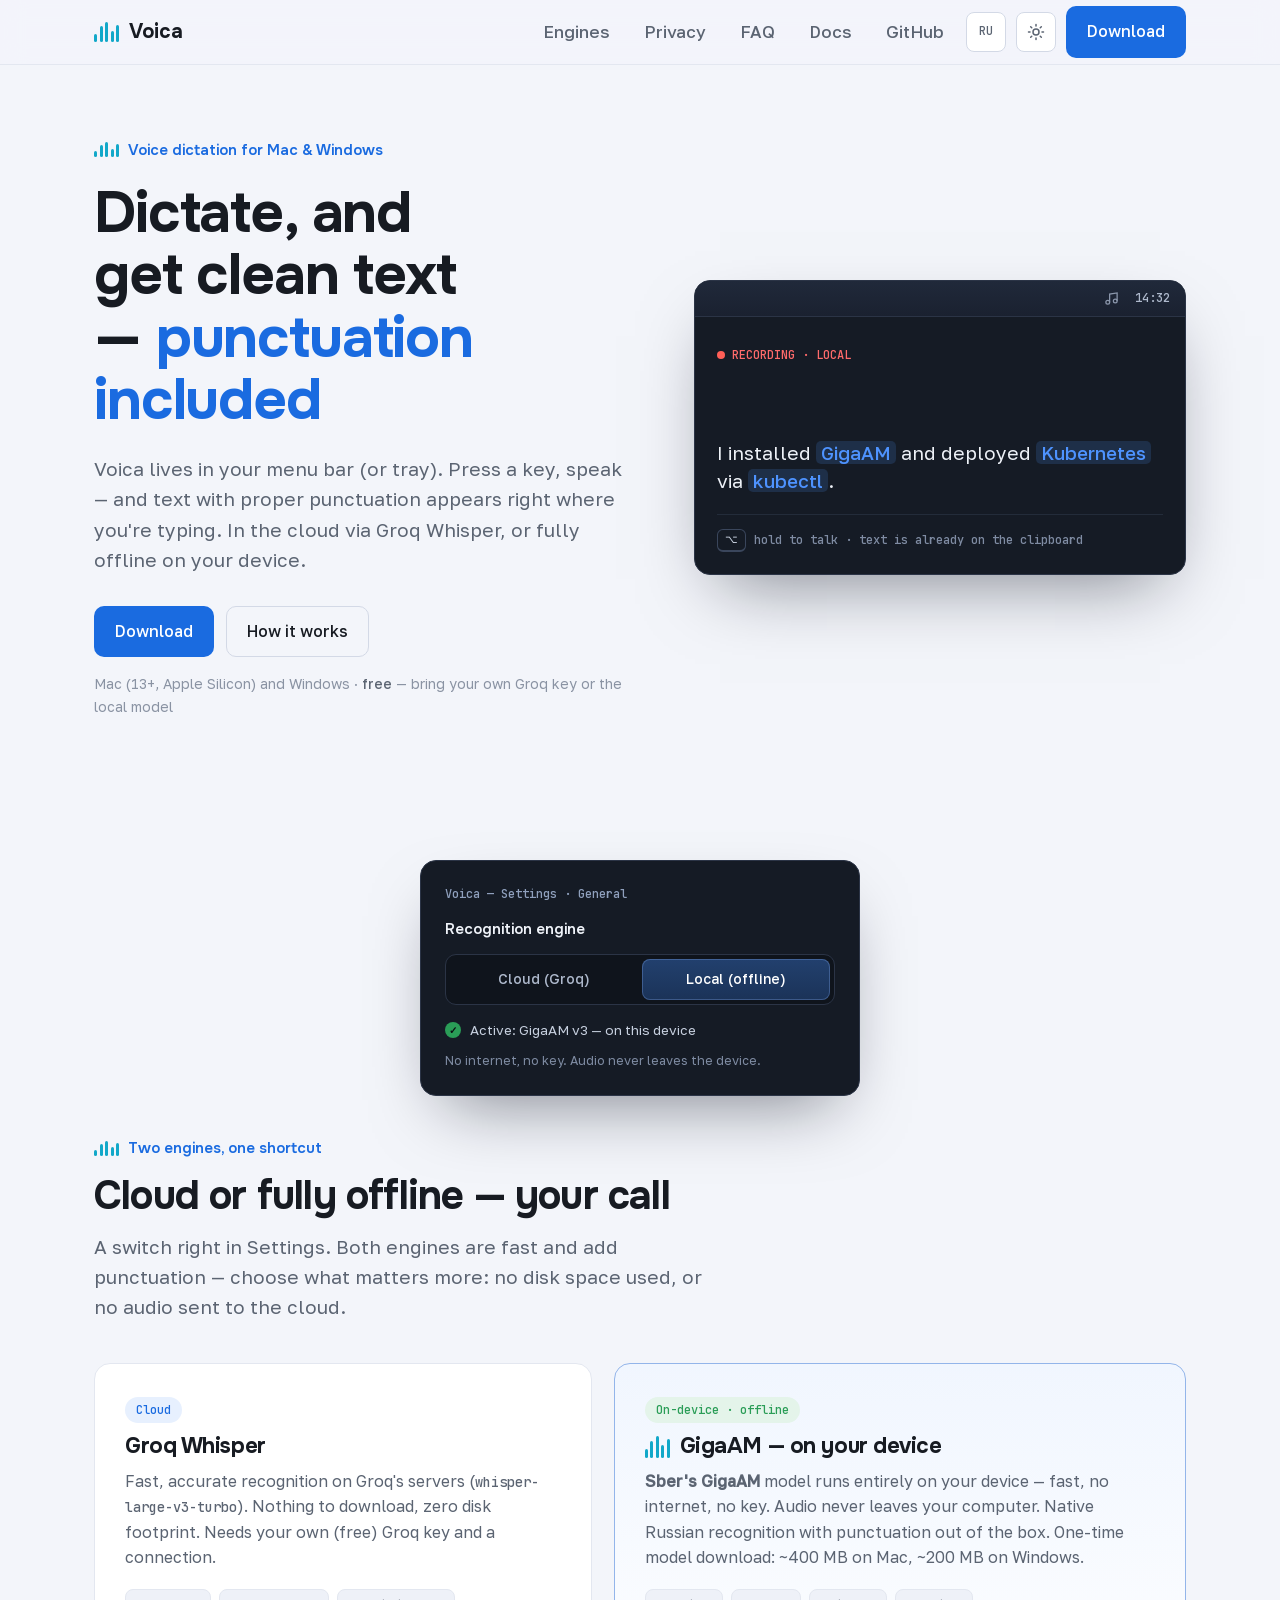
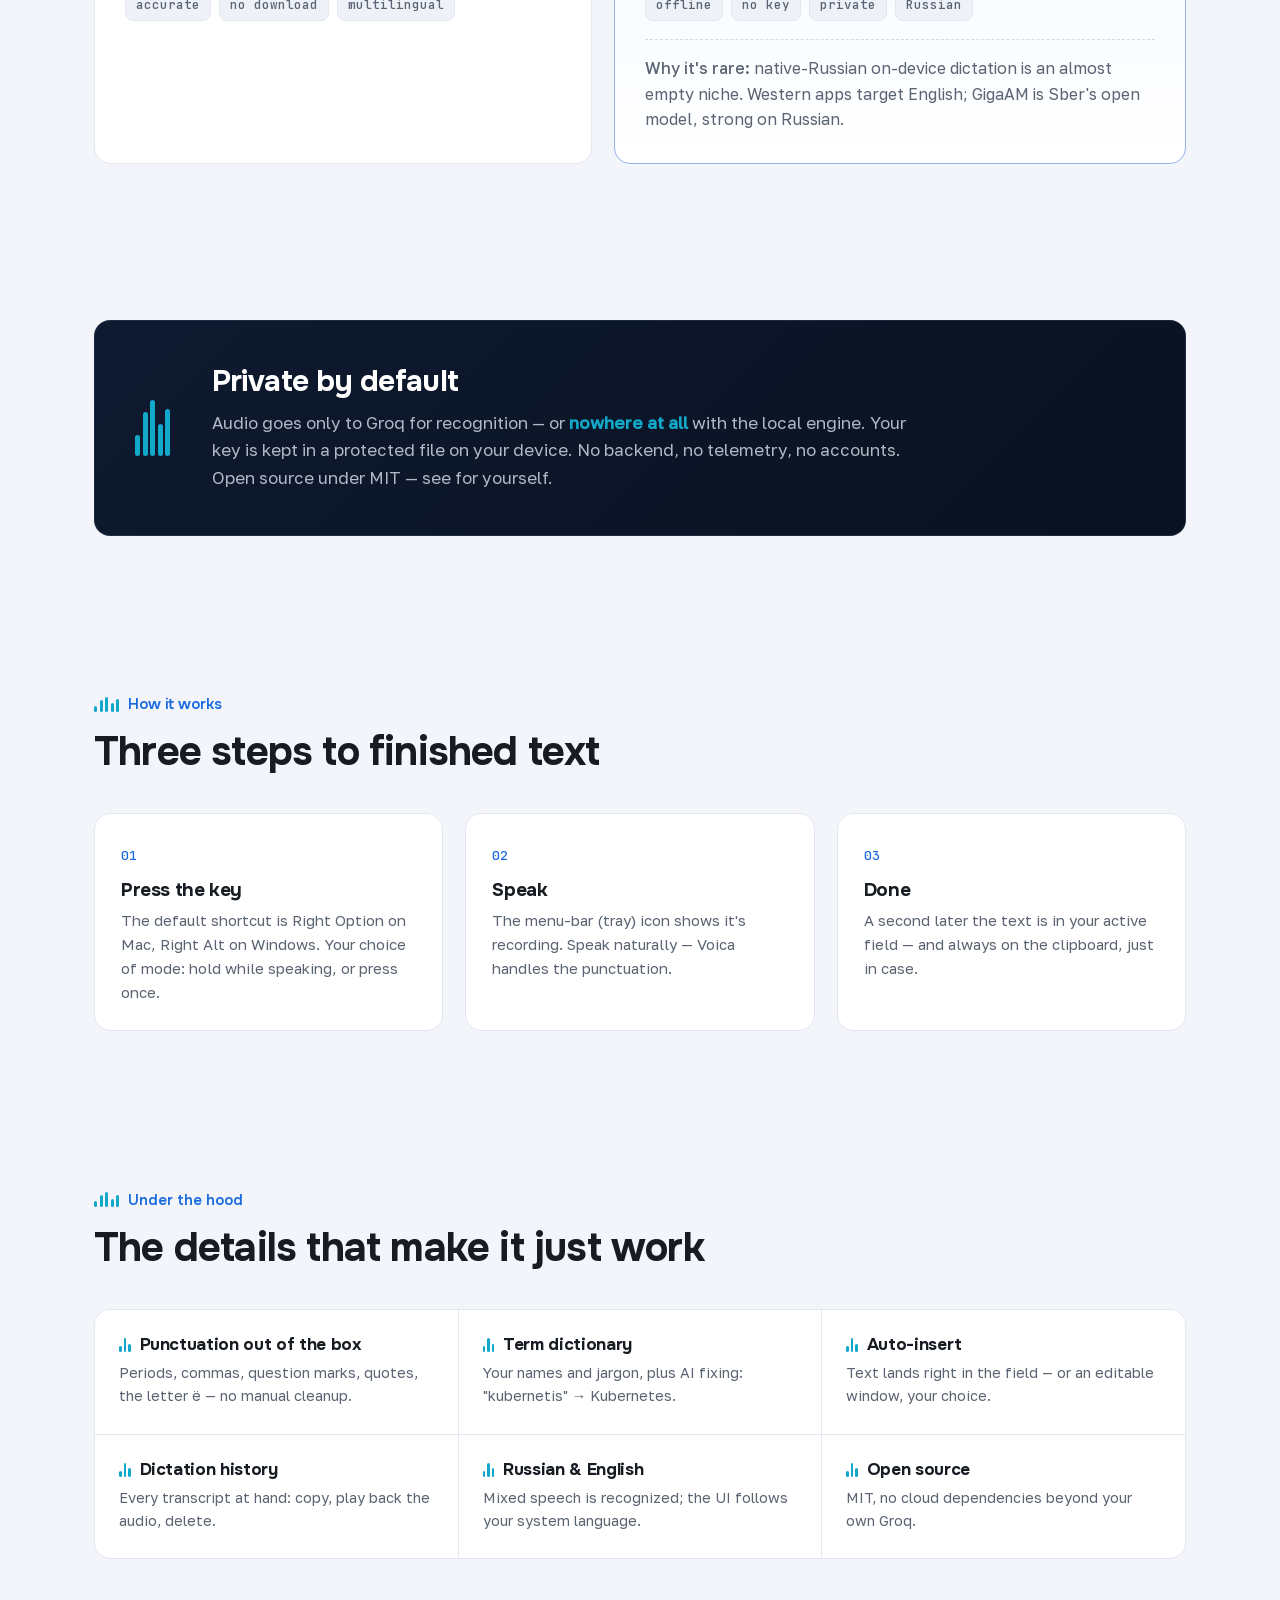
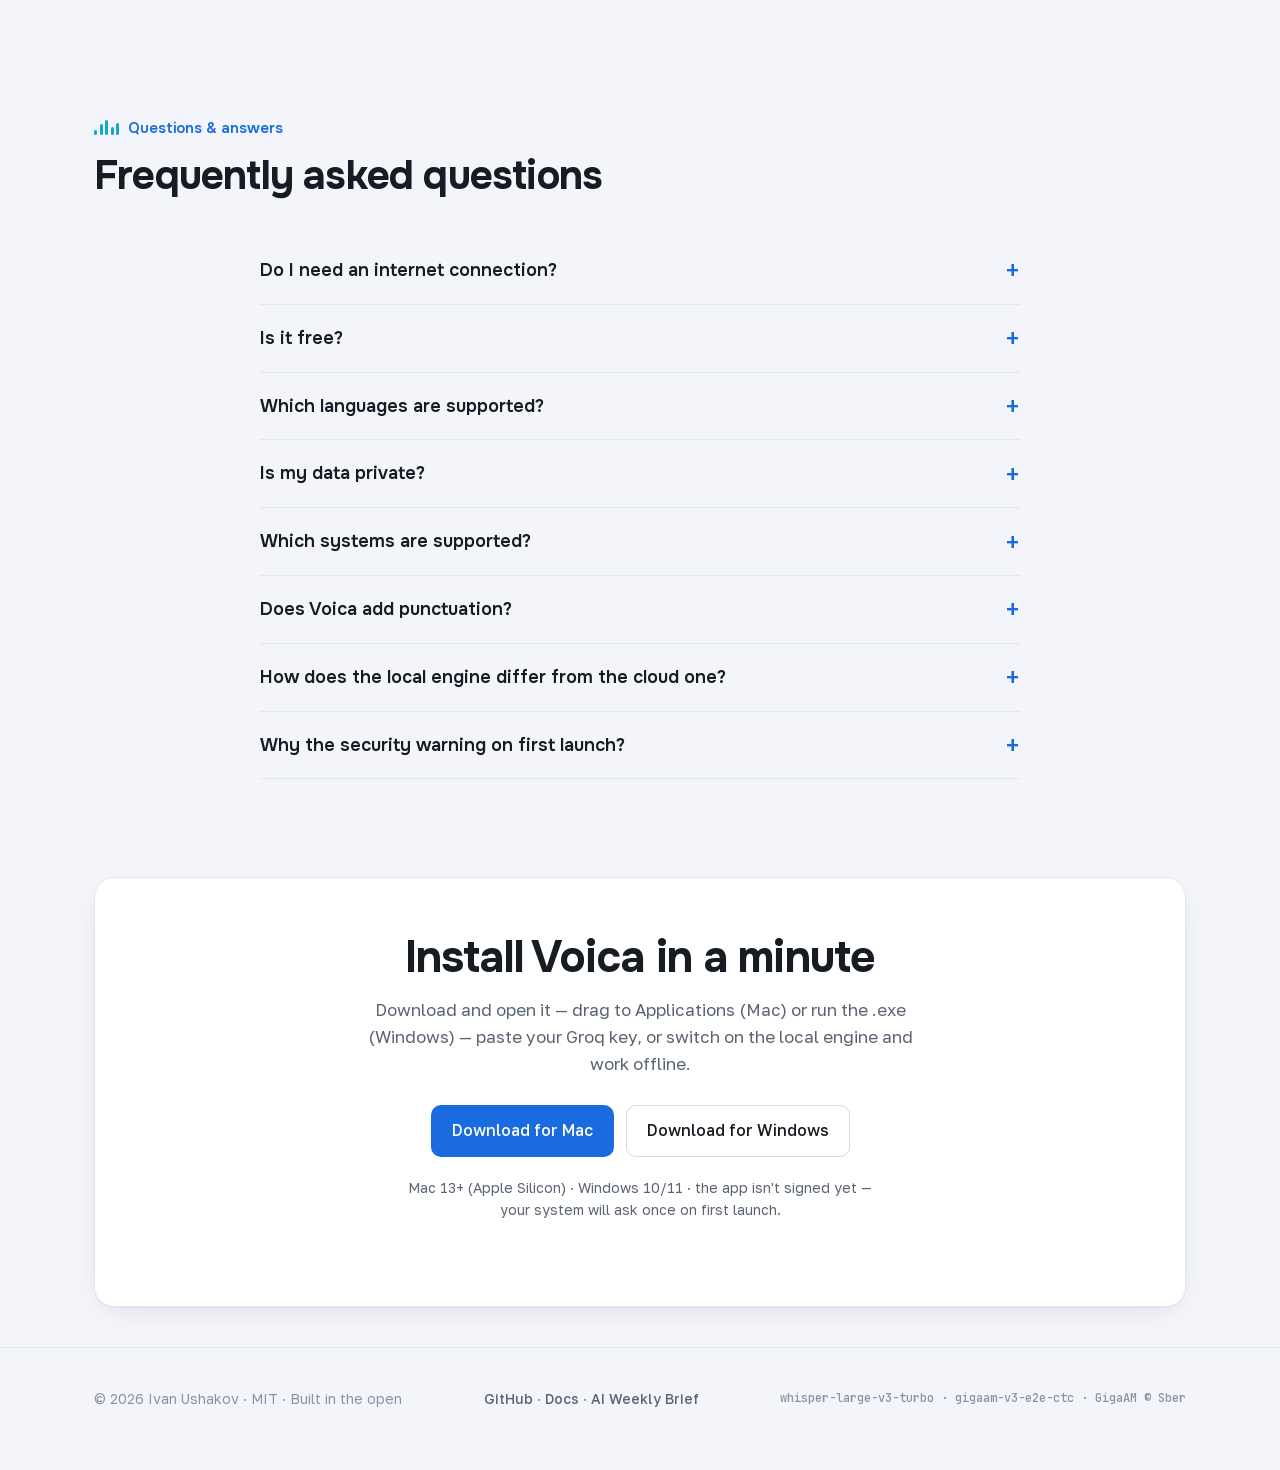
==== commit 2ca23f73: "og: своя английская картинка для /en/ + ссылка на канал в футере - Была одна русская og.png на обе л" ====
--- a/en/index.html
+++ b/en/index.html
@@ -13,7 +13,7 @@
 <meta property="og:title" content="Voica — voice dictation with punctuation for Mac & Windows">
 <meta property="og:description" content="Dictate by voice, get clean punctuated text. Cloud engine (Groq Whisper) or fully offline on-device (GigaAM). Open source, bring your own key.">
 <meta property="og:url" content="https://voica.ru/en/">
-<meta property="og:image" content="https://voica.ru/assets/img/og.png">
+<meta property="og:image" content="https://voica.ru/assets/img/og.en.png">
 <meta name="twitter:card" content="summary_large_image">
 <script type="application/ld+json">{"@context": "https://schema.org", "@type": "SoftwareApplication", "name": "Voica", "applicationCategory": "UtilitiesApplication", "operatingSystem": "macOS 13+, Windows 10/11", "description": "Dictate by voice, get clean punctuated text. Cloud engine (Groq Whisper) or fully offline on-device (GigaAM). Open source, bring your own key.", "url": "https://voica.ru/en/", "inLanguage": "en", "softwareVersion": "0.9", "license": "https://opensource.org/licenses/MIT", "downloadUrl": "https://github.com/Inhum/voica/releases/latest", "author": {"@type": "Person", "name": "Ivan Ushakov"}, "offers": {"@type": "Offer", "price": "0", "priceCurrency": "USD"}}</script>
 <script type="application/ld+json">{"@context": "https://schema.org", "@type": "FAQPage", "mainEntity": [{"@type": "Question", "name": "Do I need an internet connection?", "acceptedAnswer": {"@type": "Answer", "text": "For the cloud engine, yes. The local engine works fully offline — no internet, no key, and audio never leaves your device."}}, {"@type": "Question", "name": "Is it free?", "acceptedAnswer": {"@type": "Answer", "text": "Voica is free and open source under the MIT license. The cloud engine needs your own free Groq key; the local engine needs no key at all."}}, {"@type": "Question", "name": "Which languages are supported?", "acceptedAnswer": {"@type": "Answer", "text": "Russian and English, including mixed speech. The local GigaAM model is especially strong on Russian and adds punctuation out of the box."}}, {"@type": "Question", "name": "Is my data private?", "acceptedAnswer": {"@type": "Answer", "text": "Audio goes only to Groq for recognition — or nowhere at all with the local engine. No backend, no telemetry, no accounts; your key is kept in a protected file on your device."}}, {"@type": "Question", "name": "Which systems are supported?", "acceptedAnswer": {"@type": "Answer", "text": "macOS 13 and later (Apple Silicon) and Windows 10/11."}}, {"@type": "Question", "name": "Does Voica add punctuation?", "acceptedAnswer": {"@type": "Answer", "text": "Yes. Both engines automatically add periods, commas, question marks and quotation marks — no manual cleanup."}}, {"@type": "Question", "name": "How does the local engine differ from the cloud one?", "acceptedAnswer": {"@type": "Answer", "text": "Cloud is fast and accurate with nothing to download, but needs a key and internet. Local is private and offline, but the model downloads once (~400 MB on Mac, ~200 MB on Windows)."}}, {"@type": "Question", "name": "Why the security warning on first launch?", "acceptedAnswer": {"@type": "Answer", "text": "The app isn't signed with a developer certificate yet, so your system asks once: on macOS use “Open Anyway” in Privacy & Security, on Windows confirm the SmartScreen prompt. After that Voica opens normally."}}]}</script>
@@ -120,7 +120,7 @@
 
 <footer class="foot"><div class="wrap foot-in">
   <div>© 2026 Ivan Ushakov · MIT · Built in the open</div>
-  <nav class="foot-nav"><a target="_blank" rel="noopener" href="https://github.com/Inhum">GitHub</a> · <a target="_blank" rel="noopener" href="https://github.com/Inhum/voica/blob/main/README.md">Docs</a></nav>
+  <nav class="foot-nav"><a target="_blank" rel="noopener" href="https://github.com/Inhum">GitHub</a> · <a target="_blank" rel="noopener" href="https://github.com/Inhum/voica/blob/main/README.md">Docs</a> · <a target="_blank" rel="noopener" href="https://t.me/ai_weekly_brief">AI Weekly Brief</a></nav>
   <div class="foot-mono">whisper-large-v3-turbo · gigaam-v3-e2e-ctc · GigaAM © Sber</div>
 </div></footer>
 
--- a/assets/css/site.css
+++ b/assets/css/site.css
@@ -24,7 +24,7 @@
 .nav-in{display:flex;align-items:center;justify-content:space-between;height:64px}
 .brand{display:flex;align-items:center;gap:10px;font-family:var(--font-display);font-weight:700;font-size:20px}
 .brand .wave{height:20px}
-.nav-right{display:flex;align-items:center;gap:6px}
+.nav-right{display:flex;align-items:center;gap:10px}
 .nav-link{font-weight:500;color:var(--ink-soft);padding:8px 12px;border-radius:var(--radius-sm)}.nav-link:hover{color:var(--ink)}
 .icon-btn{display:grid;place-items:center;height:40px;min-width:40px;padding:0 10px;border-radius:var(--radius-sm);border:1px solid var(--line-strong);background:var(--surface);color:var(--ink-soft);cursor:pointer;font-family:var(--font-mono);font-size:12px;font-weight:500;transition:.2s;text-decoration:none}
 .icon-btn:hover{color:var(--ink);border-color:var(--ink-faint)}
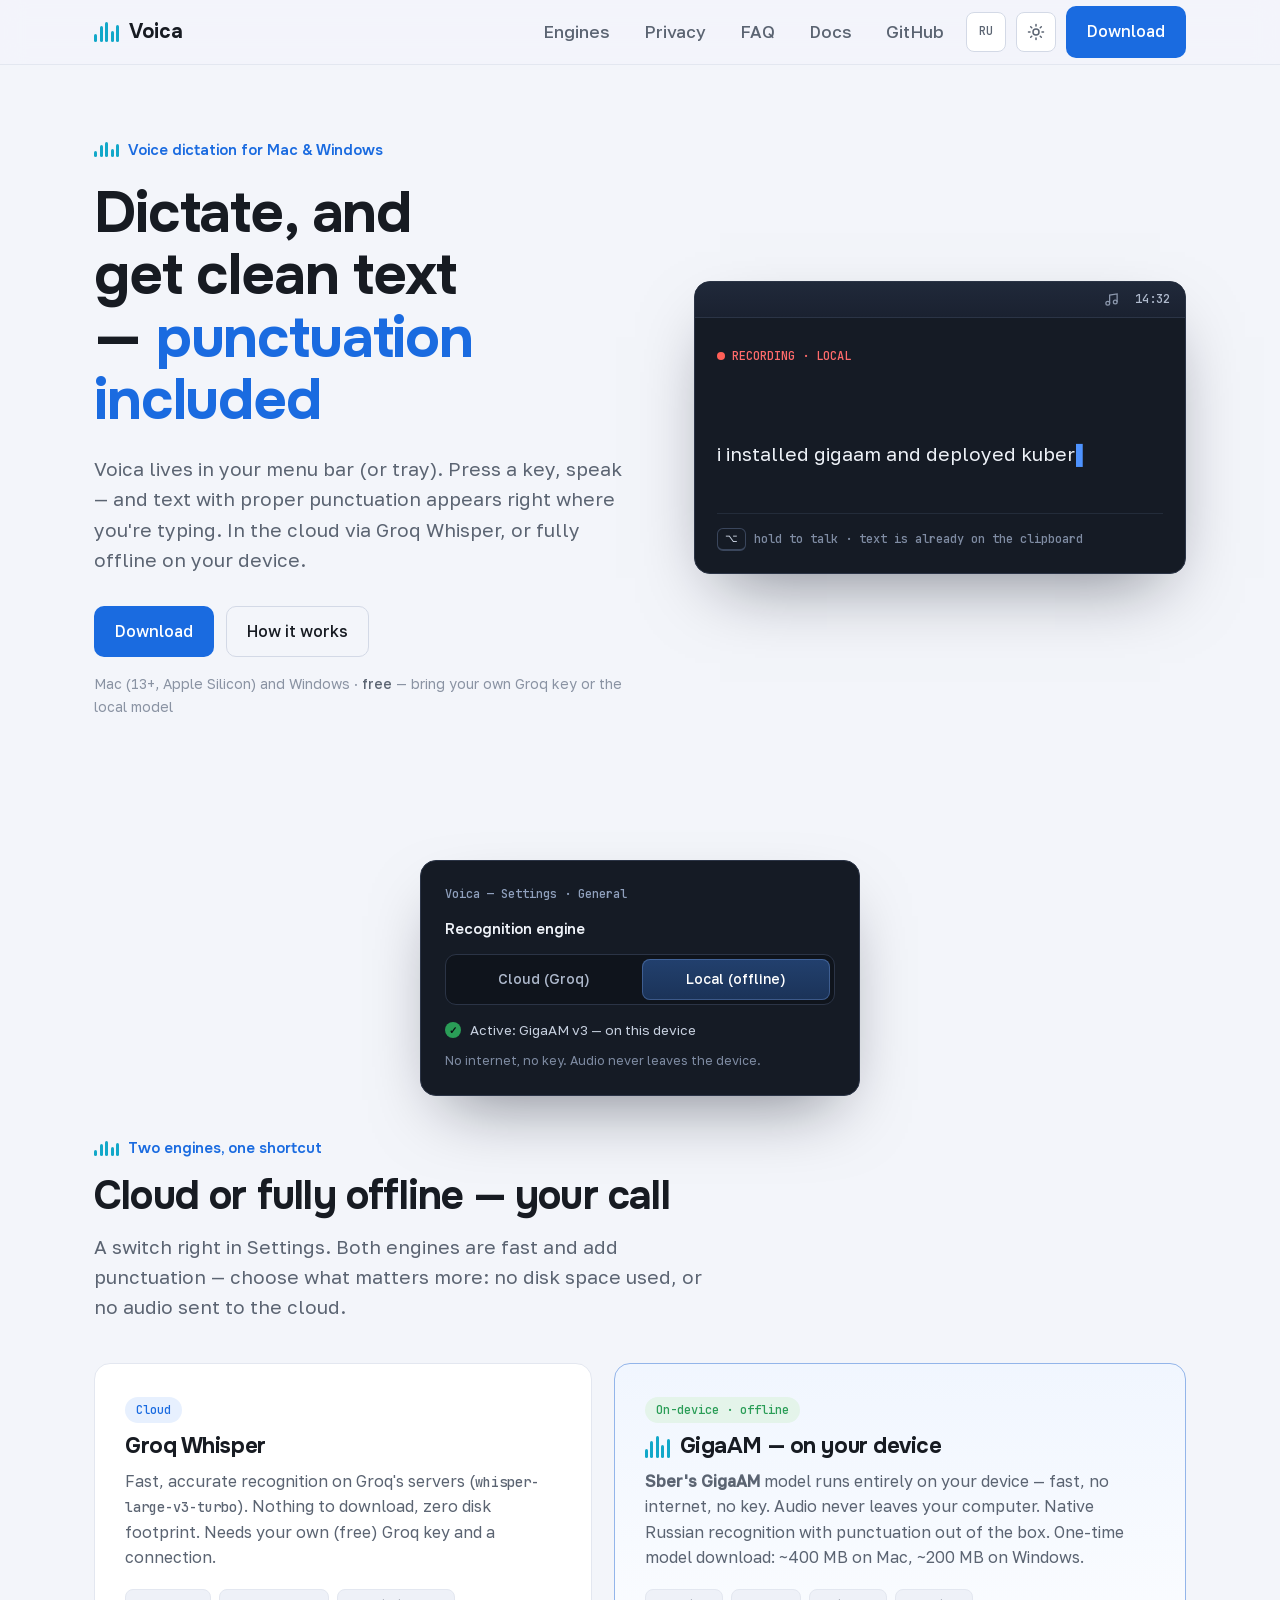
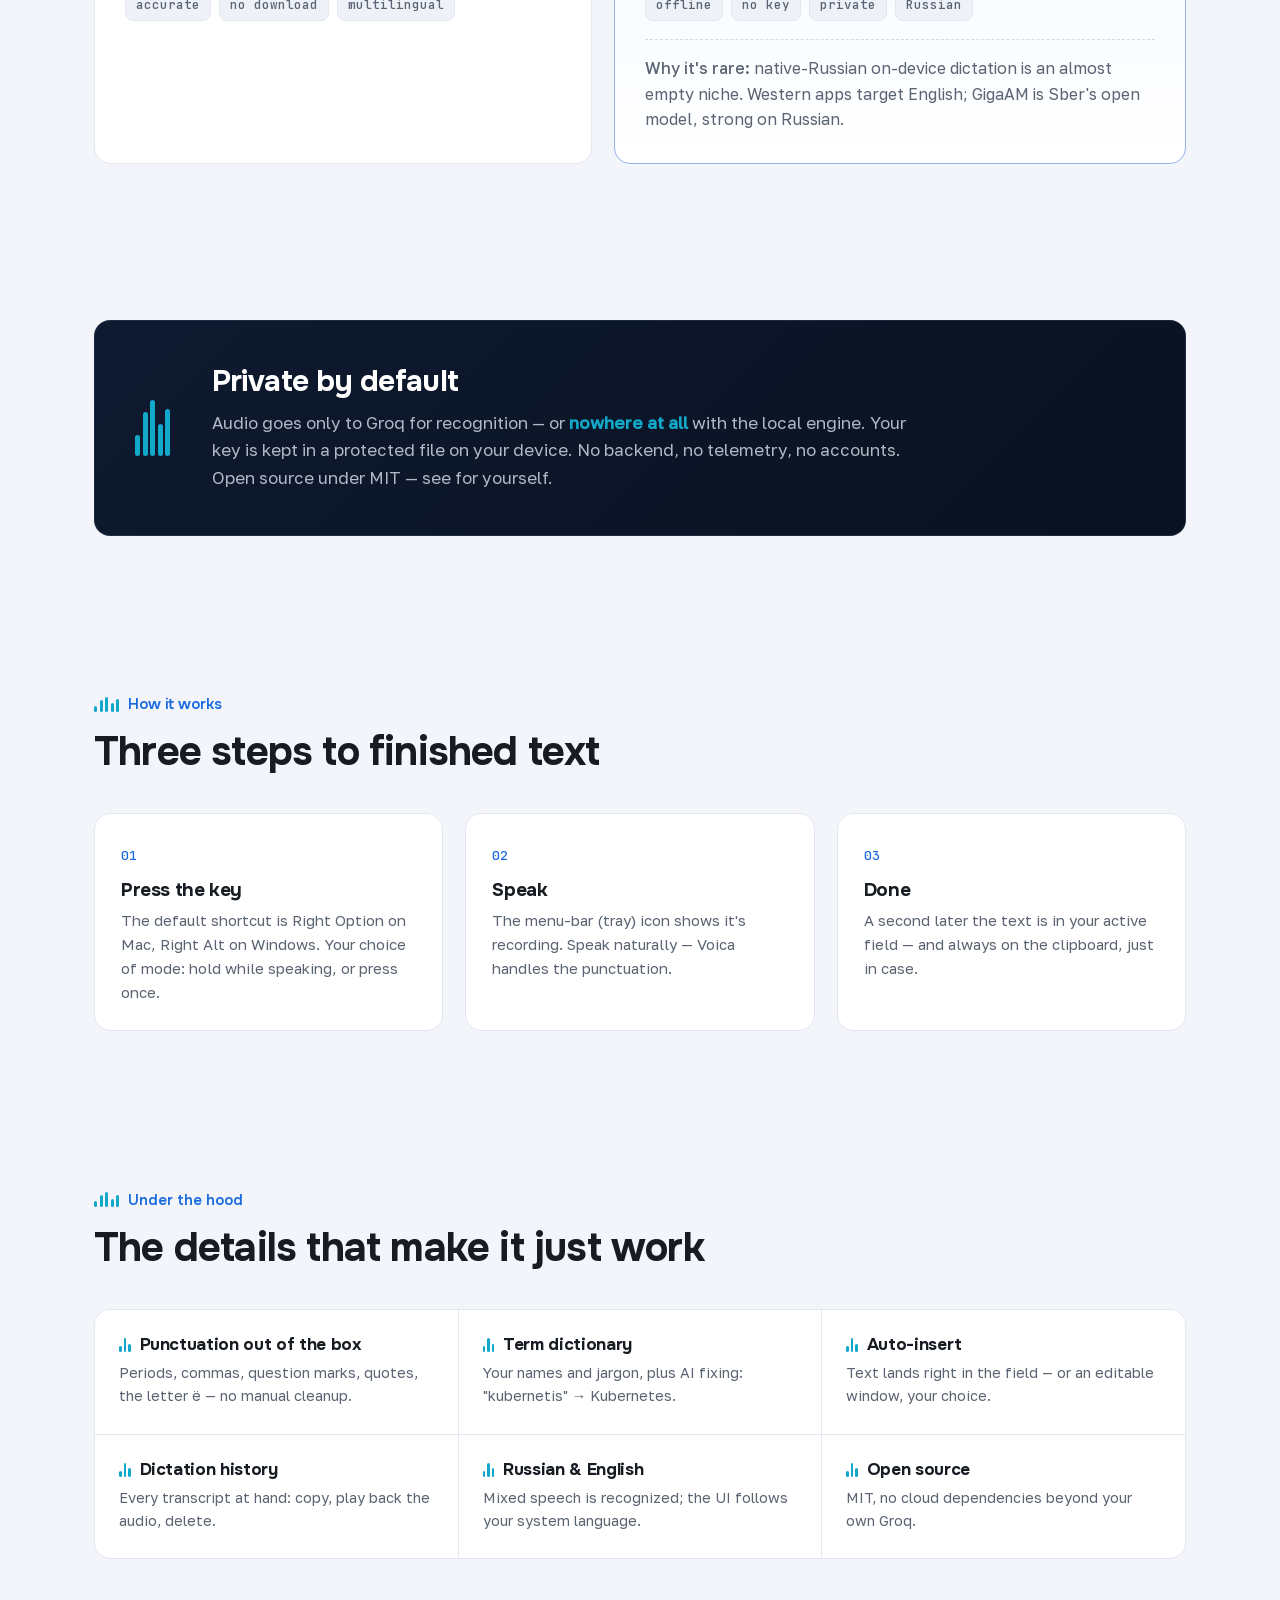
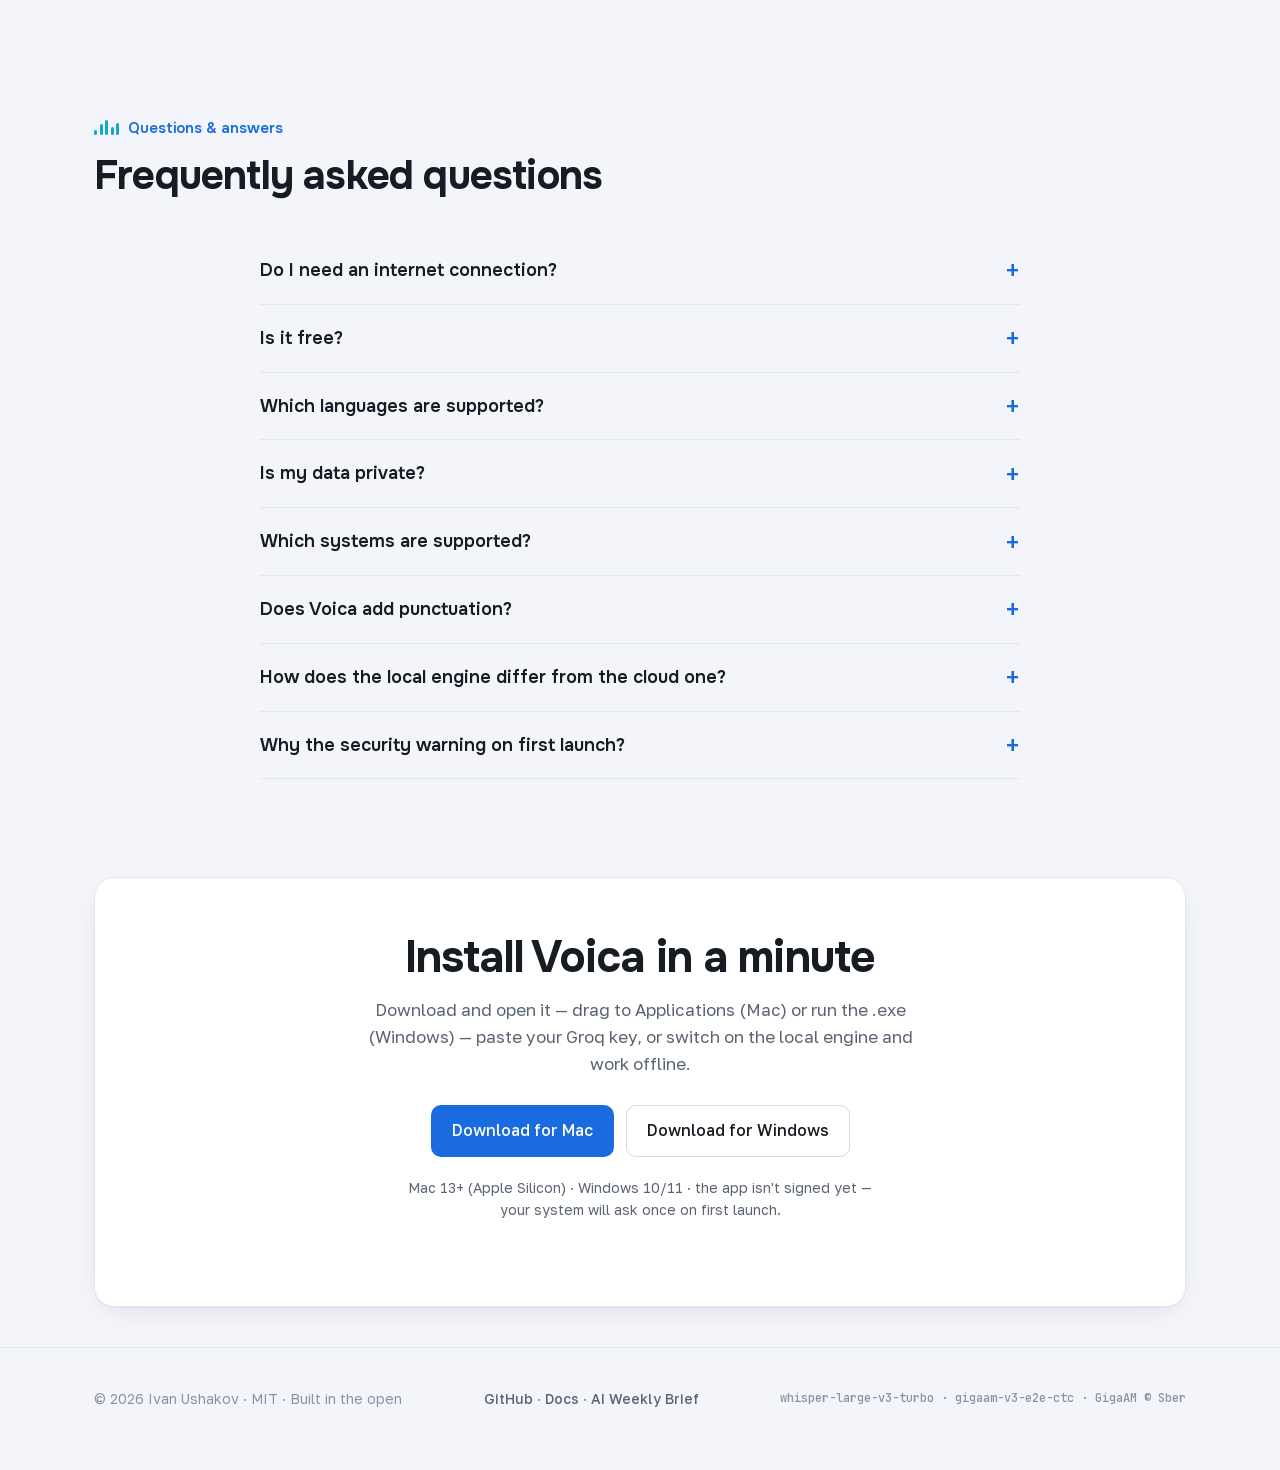
==== commit 24bef4e2: "Герой: анимация диктовки + вписать первый экран в 13" ноутбуки - Мокап героя теперь анимируется (по " ====
--- a/en/index.html
+++ b/en/index.html
@@ -56,7 +56,7 @@
     <div class="mock-body">
       <span class="mrec"><b></b>RECORDING · LOCAL</span>
       <div class="mwv"><i style="animation-delay:0.00s"></i><i style="animation-delay:0.08s"></i><i style="animation-delay:0.16s"></i><i style="animation-delay:0.24s"></i><i style="animation-delay:0.32s"></i><i style="animation-delay:0.40s"></i><i style="animation-delay:0.48s"></i><i style="animation-delay:0.56s"></i><i style="animation-delay:0.64s"></i><i style="animation-delay:0.72s"></i><i style="animation-delay:0.80s"></i><i style="animation-delay:0.88s"></i><i style="animation-delay:0.96s"></i><i style="animation-delay:1.04s"></i></div>
-      <div class="mres">I installed <span class="hl">GigaAM</span> and deployed <span class="hl">Kubernetes</span> via <span class="hl">kubectl</span>.</div>
+      <div class="mres" id="mres">I installed <span class="hl">GigaAM</span> and deployed <span class="hl">Kubernetes</span> via <span class="hl">kubectl</span>.</div>
       <div class="mhint"><span class="mkbd">⌥</span> hold to talk · text is already on the clipboard</div>
     </div>
   </div>
@@ -128,6 +128,41 @@
 (function(){var r=document.documentElement;try{var t=localStorage.getItem("voica-theme");if(t)r.setAttribute("data-theme",t);}catch(e){}
 document.getElementById("theme").onclick=function(){var c=r.getAttribute("data-theme")||(matchMedia("(prefers-color-scheme:dark)").matches?"dark":"light");var n=c==="dark"?"light":"dark";r.setAttribute("data-theme",n);try{localStorage.setItem("voica-theme",n);}catch(e){}};})();
 </script>
+<!-- Анимация мокапа: печать «сырого» текста → красное подчёркивание → исправление, циклично.
+     Прогрессивно: без JS / при reduced-motion остаётся server-rendered чистый результат. -->
+<script>
+(function(){
+  var el=document.getElementById("mres");
+  if(!el||matchMedia("(prefers-reduced-motion: reduce)").matches) return;
+  var RAW="i installed gigaam and deployed kubernetis via kubectl", MARK="i installed <span class=\"raw-term\">gigaam</span> and deployed <span class=\"raw-term\">kubernetis</span> via <span class=\"raw-term\">kubectl</span>", FINAL="I installed <span class=\"hl\">GigaAM</span> and deployed <span class=\"hl\">Kubernetes</span> via <span class=\"hl\">kubectl</span>.";
+  var wait=function(ms){return new Promise(function(r){setTimeout(r,ms);});};
+  function type(){
+    el.textContent=""; el.classList.add("typing"); var i=0;
+    return new Promise(function(res){
+      (function step(){
+        if(i>=RAW.length){el.classList.remove("typing"); res(); return;}
+        el.textContent=RAW.slice(0,++i); setTimeout(step,55);
+      })();
+    });
+  }
+  (async function loop(){
+    while(true){
+      el.classList.remove("fade");
+      await type();                 // 1) печатается «сырой» текст
+      await wait(320);
+      el.innerHTML=MARK;            // 2) неуверенные термины — красным
+      await wait(700);
+      el.innerHTML=FINAL;           // 3) исправление: синие термины + пунктуация
+      el.querySelectorAll(".hl").forEach(function(s){s.classList.add("just");});
+      await wait(560);
+      el.querySelectorAll(".hl").forEach(function(s){s.classList.remove("just");});
+      await wait(2600);             // держим чистый результат
+      el.classList.add("fade");     // 4) плавно гаснет и цикл повторяется
+      await wait(380);
+    }
+  })();
+})();
+</script>
 <!-- GoatCounter — cookieless-аналитика, без кук и баннера согласия -->
 <script data-goatcounter="https://voica.goatcounter.com/count"
         async src="//gc.zgo.at/count.js"></script>
--- a/assets/css/site.css
+++ b/assets/css/site.css
@@ -45,15 +45,21 @@
 .mock-bar{height:36px;background:linear-gradient(#20293a,#1a2130);display:flex;align-items:center;justify-content:flex-end;gap:16px;padding:0 15px;border-bottom:1px solid #2b3446;color:#8b97ac}
 .mock-bar svg{width:15px;height:15px}
 .mlive{display:inline-flex;align-items:flex-end;gap:2.6px;height:15px}
-.mlive i{width:2.6px;border-radius:2px;background:#4E93FF;animation:vu 1s infinite}
+.mlive i{width:2.6px;border-radius:2px;background:#4E93FF;animation:vu 1.4s infinite}
 .mclock{font-family:var(--font-mono);font-size:12px;color:#aeb9cc}
 .mock-body{padding:22px}
 .mrec{display:inline-flex;align-items:center;gap:7px;font-family:var(--font-mono);font-size:12px;color:#ff6b6b;margin-bottom:16px}
 .mrec b{width:8px;height:8px;border-radius:50%;background:#ff5f57;animation:blink 1.1s infinite}
 .mwv{display:flex;align-items:flex-end;gap:4px;height:40px;margin-bottom:18px}
-.mwv i{flex:1;border-radius:3px;background:linear-gradient(#4E93FF,#45CEEB);animation:vu 1.1s infinite}
-.mres{font-size:19px;line-height:1.5;color:#eef2f8}
+.mwv i{flex:1;border-radius:3px;background:linear-gradient(#4E93FF,#45CEEB);animation:vu 1.5s infinite}
+.mres{font-size:19px;line-height:1.5;color:#eef2f8;min-height:2.9em}
 .mres .hl{color:#4E93FF;font-weight:500;background:rgba(78,147,255,.16);border-radius:5px;padding:0 5px}
+/* Анимация диктовки: печать «сырого» текста → красное подчёркивание неуверенных терминов → исправление */
+.mres.typing::after{content:"▌";color:#4E93FF;margin-left:1px;animation:blink 1s infinite}
+.mres.fade{opacity:0;transition:opacity .3s var(--ease)}
+.mres .raw-term{text-decoration:underline wavy #ff6b6b;text-decoration-thickness:1.5px;text-underline-offset:4px;color:#eef2f8}
+.mres .hl.just{animation:fixflash .55s ease}
+@keyframes fixflash{0%{background:rgba(255,107,107,.28)}100%{background:rgba(78,147,255,.16)}}
 .mhint{margin-top:18px;padding-top:14px;border-top:1px solid #232c3a;font-family:var(--font-mono);font-size:12px;color:#7f8ca3;display:flex;gap:8px;align-items:center}
 .mkbd{font-family:var(--font-mono);font-size:11px;color:#cdd6e5;border:1px solid #3a465c;border-bottom-width:2px;border-radius:6px;padding:1px 7px}
 @keyframes vu{0%,100%{height:22%}50%{height:100%}}
@@ -125,4 +131,7 @@
 
 :focus-visible{outline:2.5px solid var(--brand);outline-offset:2px;border-radius:4px}
 @media (max-width:900px){.hero-grid,.engines,.steps,.feat{grid-template-columns:1fr}.privacy{grid-template-columns:1fr}section{padding:56px 0}.nav-link.hide-sm{display:none}.nav .btn{padding:10px 16px;font-size:15px}.nav-right{gap:8px}}
+/* Короткие экраны (13" ноутбуки, особенно в Chrome с вкладками+закладками): сжимаем герой,
+   чтобы первый экран влезал целиком. На больших мониторах остаётся воздушный вариант выше. */
+@media (min-width:901px) and (max-height:860px){.hero{padding:44px 0 40px}.hero h1{font-size:clamp(34px,4.4vw,48px);margin:4px 0 16px}.lede{font-size:17px}.hero-cta{margin:22px 0 12px}.eyebrow{margin-bottom:10px}}
 @media (prefers-reduced-motion:reduce){*{animation:none!important;transition:none!important}}
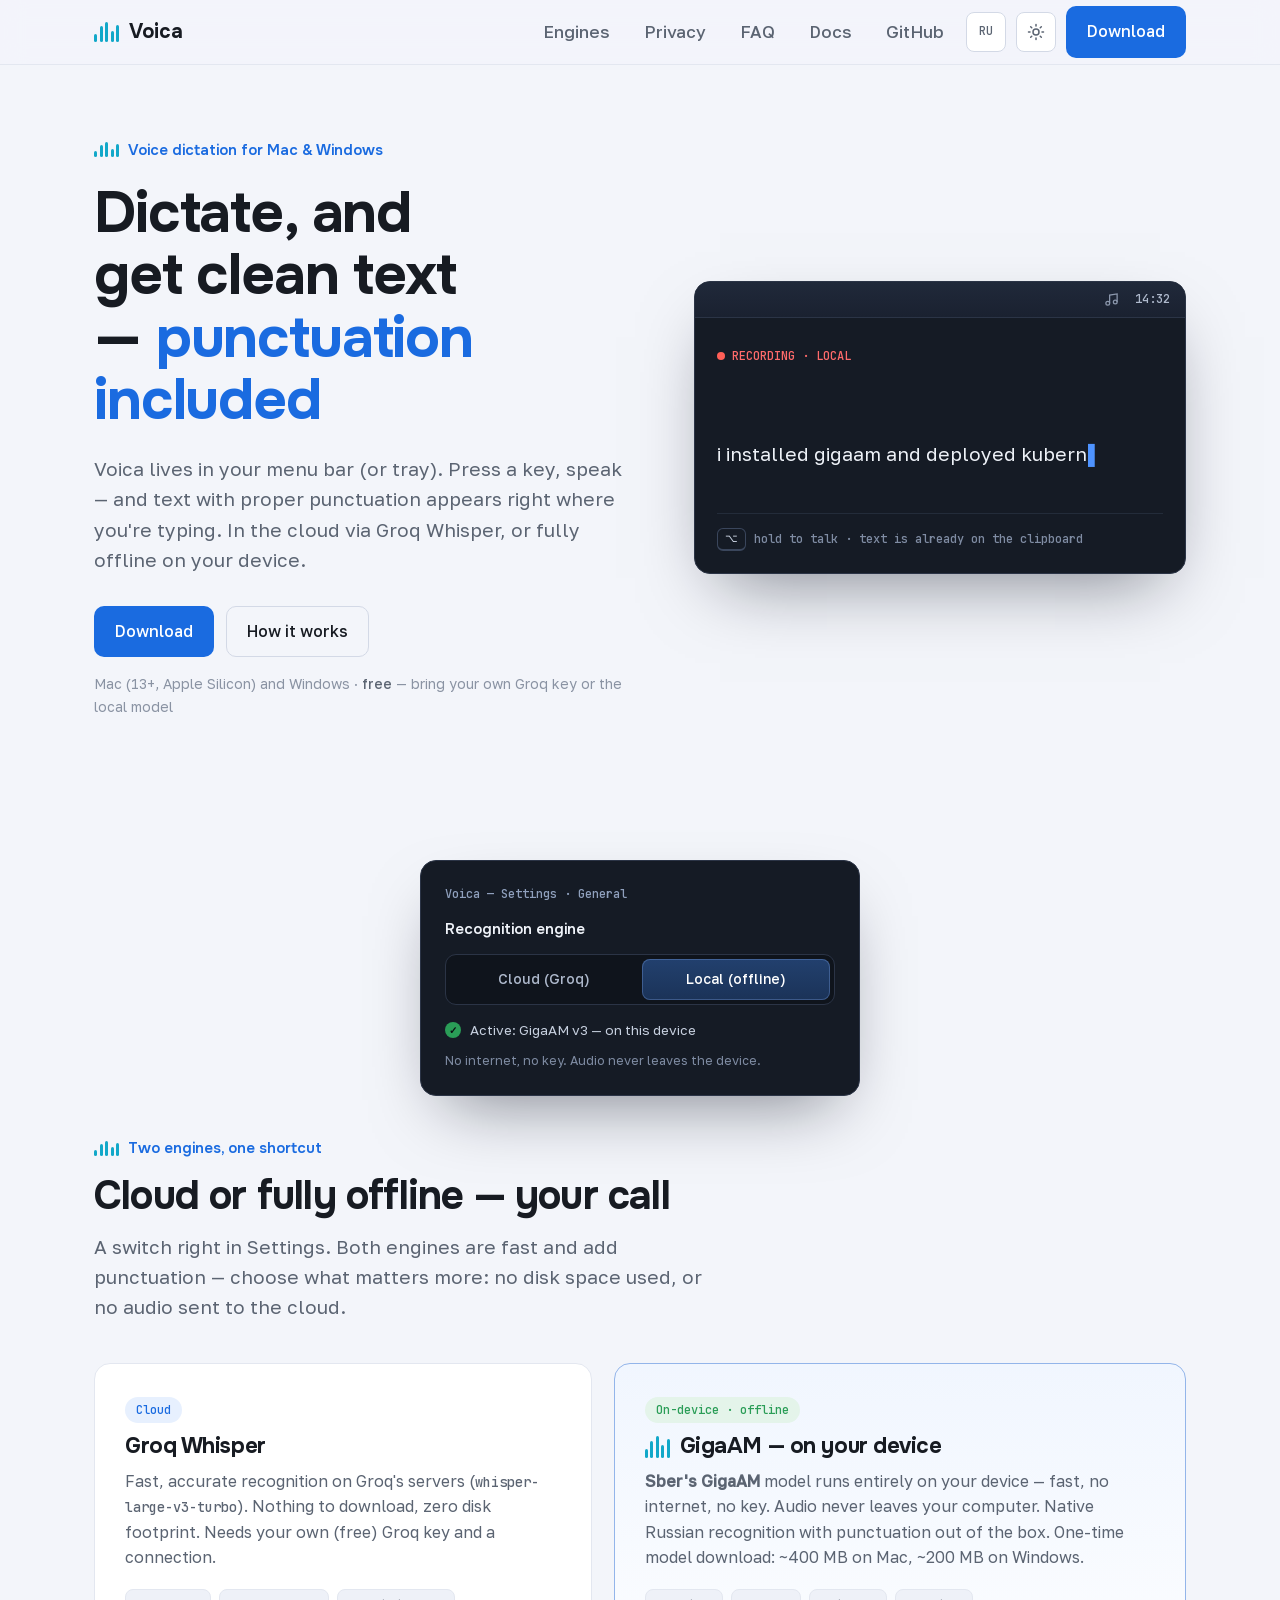
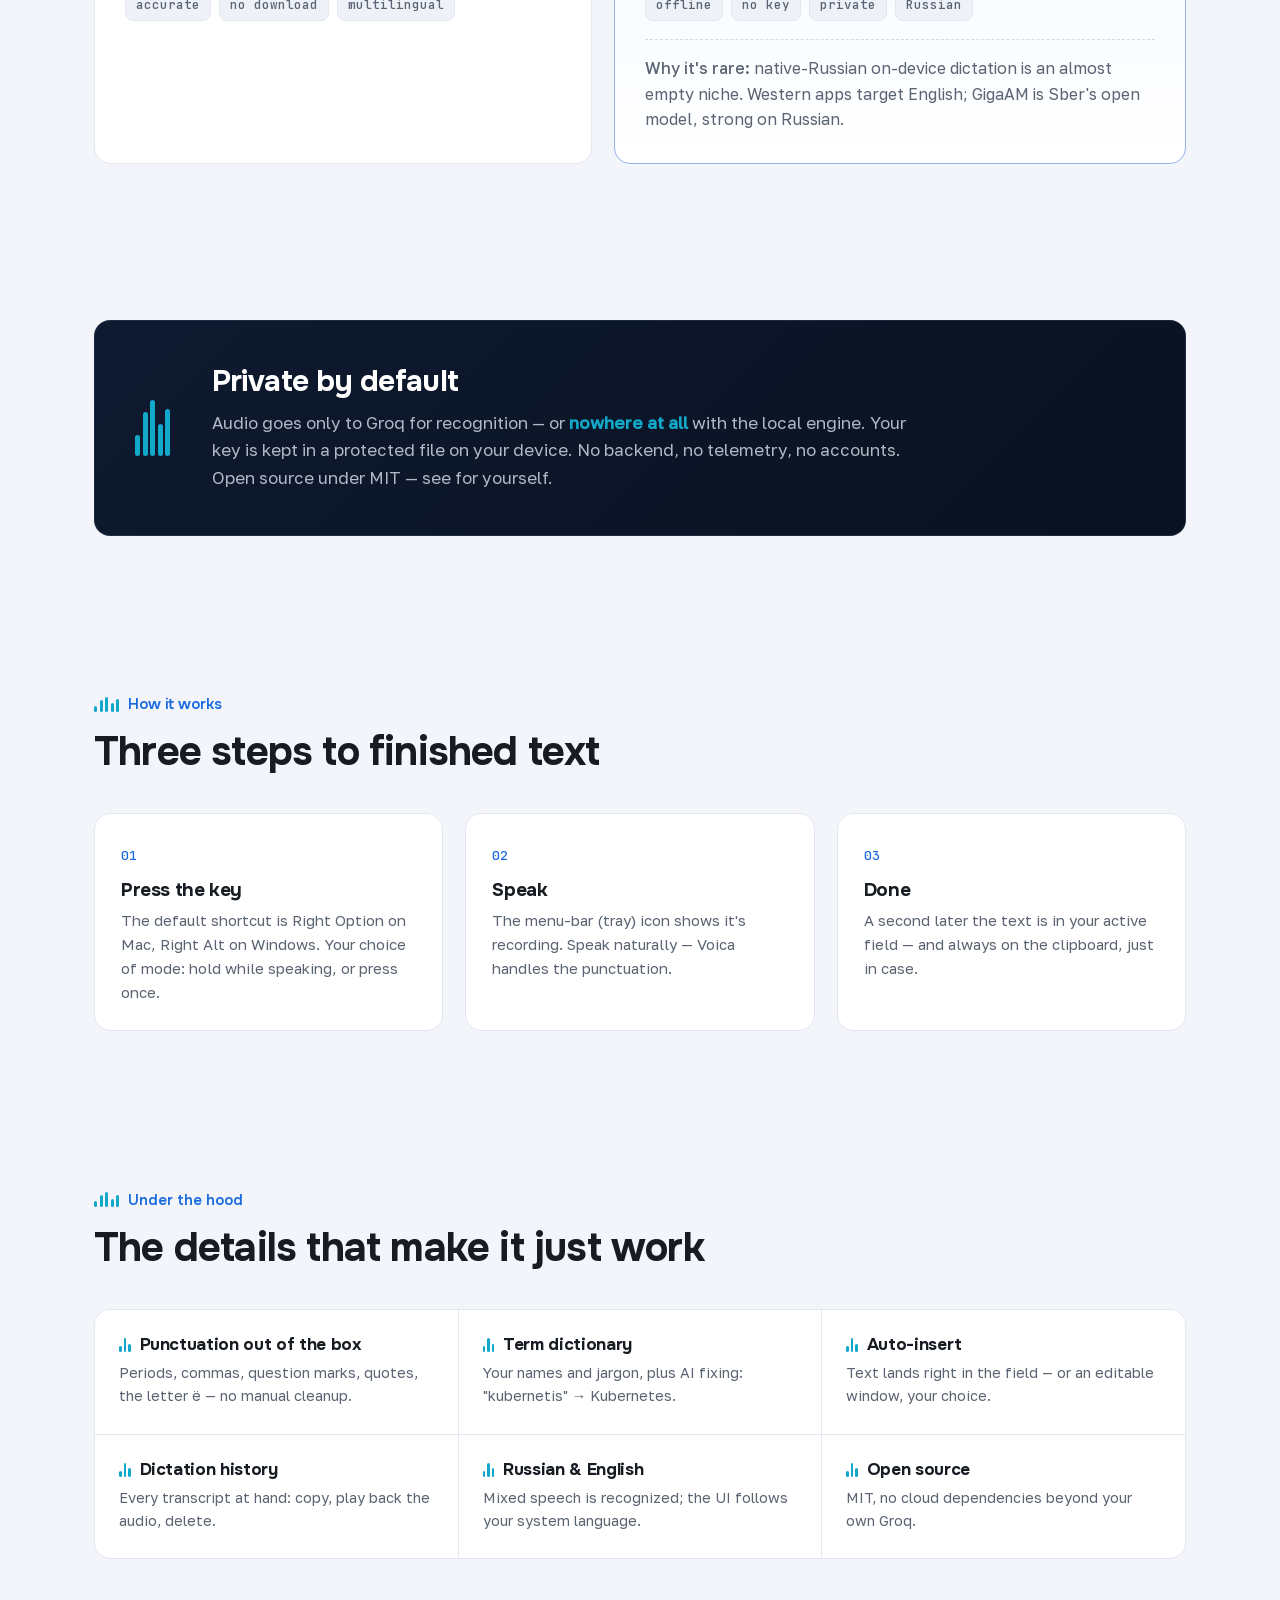
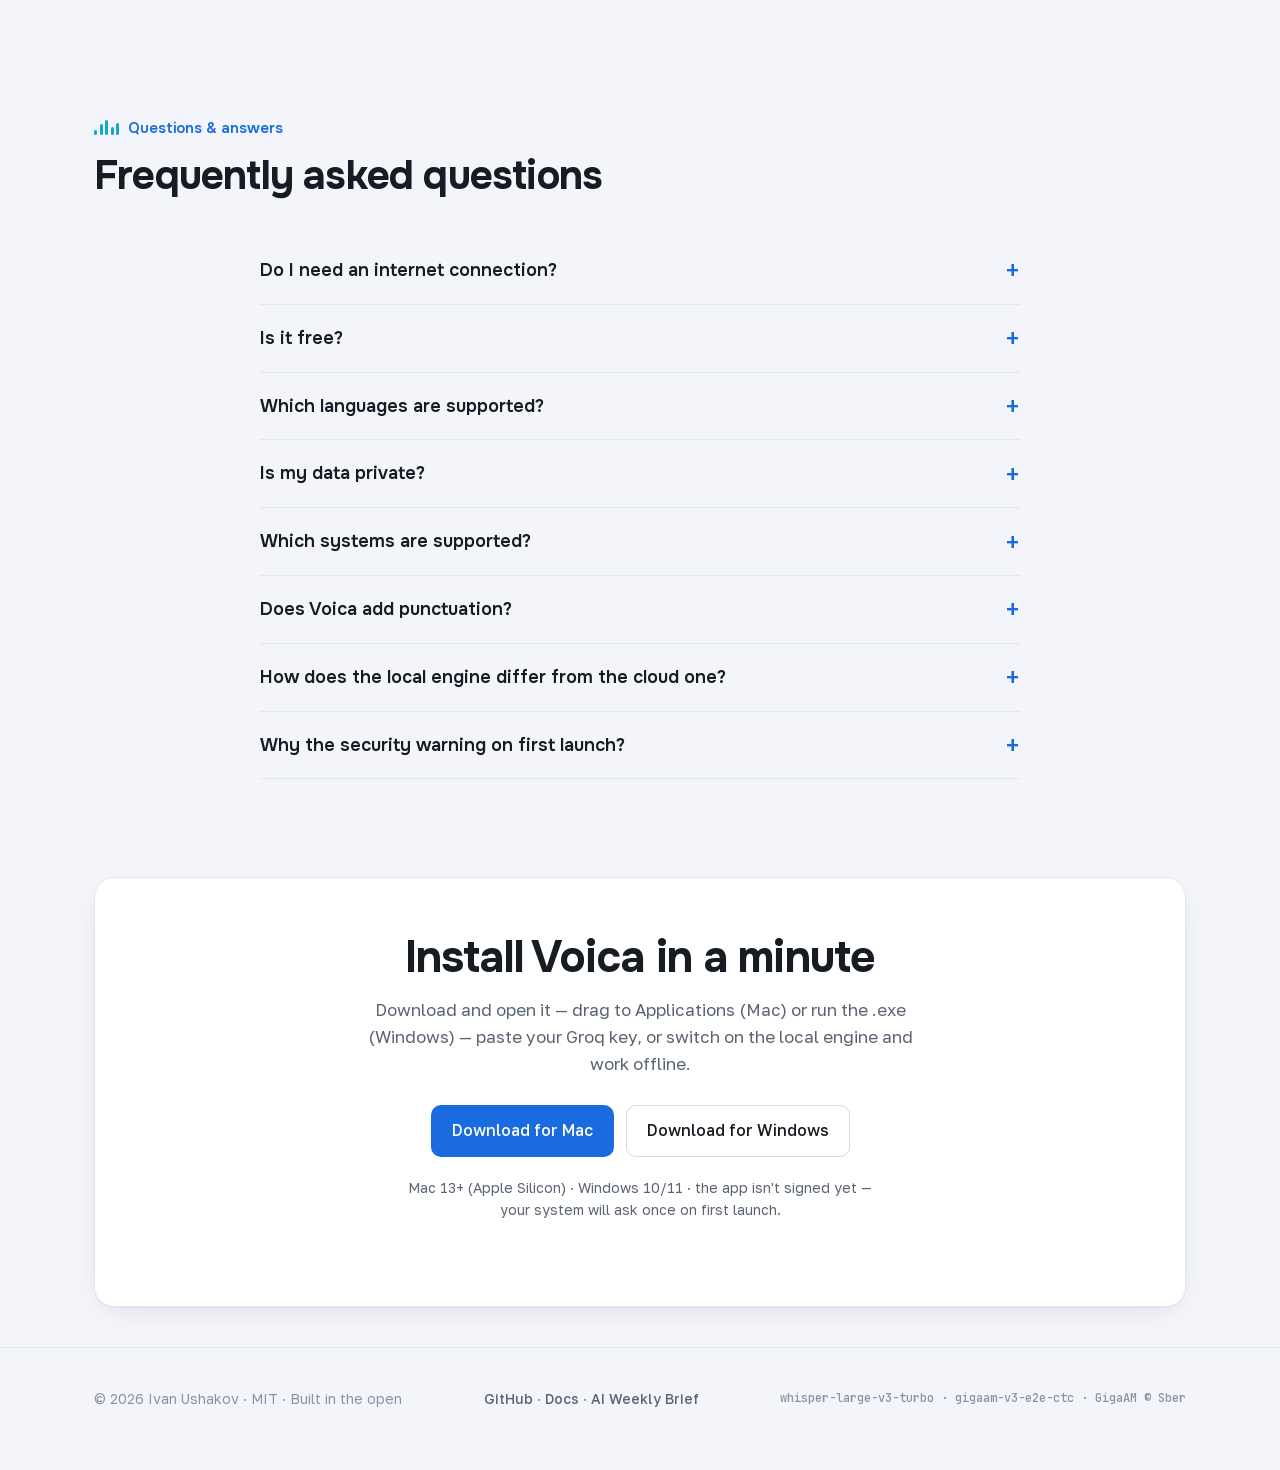
==== commit af4f3396: "a11y: убрать прыжок заголовков h1→h4 в мокапе настроек Подпись «Движок распознавания» в декоративной" ====
--- a/en/index.html
+++ b/en/index.html
@@ -65,7 +65,7 @@
 <section id="engines"><div class="wrap">
   <div class="eng-visual"><div class="epanel" aria-hidden="true">
     <div class="cap">Voica — Settings · General</div>
-    <h4>Recognition engine</h4>
+    <div class="eh4">Recognition engine</div>
     <div class="seg"><div>Cloud (Groq)</div><div class="on">Local (offline)</div></div>
     <div class="estatus"><span class="dot-ok">✓</span> <span>Active: GigaAM v3 — on this device</span></div>
     <p class="esub">No internet, no key. Audio never leaves the device.</p>
--- a/assets/css/site.css
+++ b/assets/css/site.css
@@ -72,7 +72,7 @@
 .eng-visual{max-width:440px;margin:0 auto 40px}
 .epanel{background:#151b25;border:1px solid #2b3446;border-radius:var(--radius-card);box-shadow:0 30px 70px -26px rgba(6,12,26,.5);padding:24px}
 .epanel .cap{font-family:var(--font-mono);font-size:12px;color:#8fa0bd;margin-bottom:13px}
-.epanel h4{font-family:var(--font-display);font-weight:600;font-size:15px;color:#eef2f8;margin:0 0 13px}
+.epanel .eh4{font-family:var(--font-display);font-weight:600;font-size:15px;color:#eef2f8;margin:0 0 13px}
 .seg{display:flex;background:#0f141c;border:1px solid #2b3446;border-radius:11px;padding:4px;gap:4px;margin-bottom:15px}
 .seg div{flex:1;text-align:center;font-weight:500;font-size:14px;padding:9px 0;border-radius:8px;color:#aeb9cc}
 .seg div.on{background:linear-gradient(180deg,#22406e,#1b3358);color:#fff;box-shadow:inset 0 0 0 1px rgba(120,160,230,.35)}
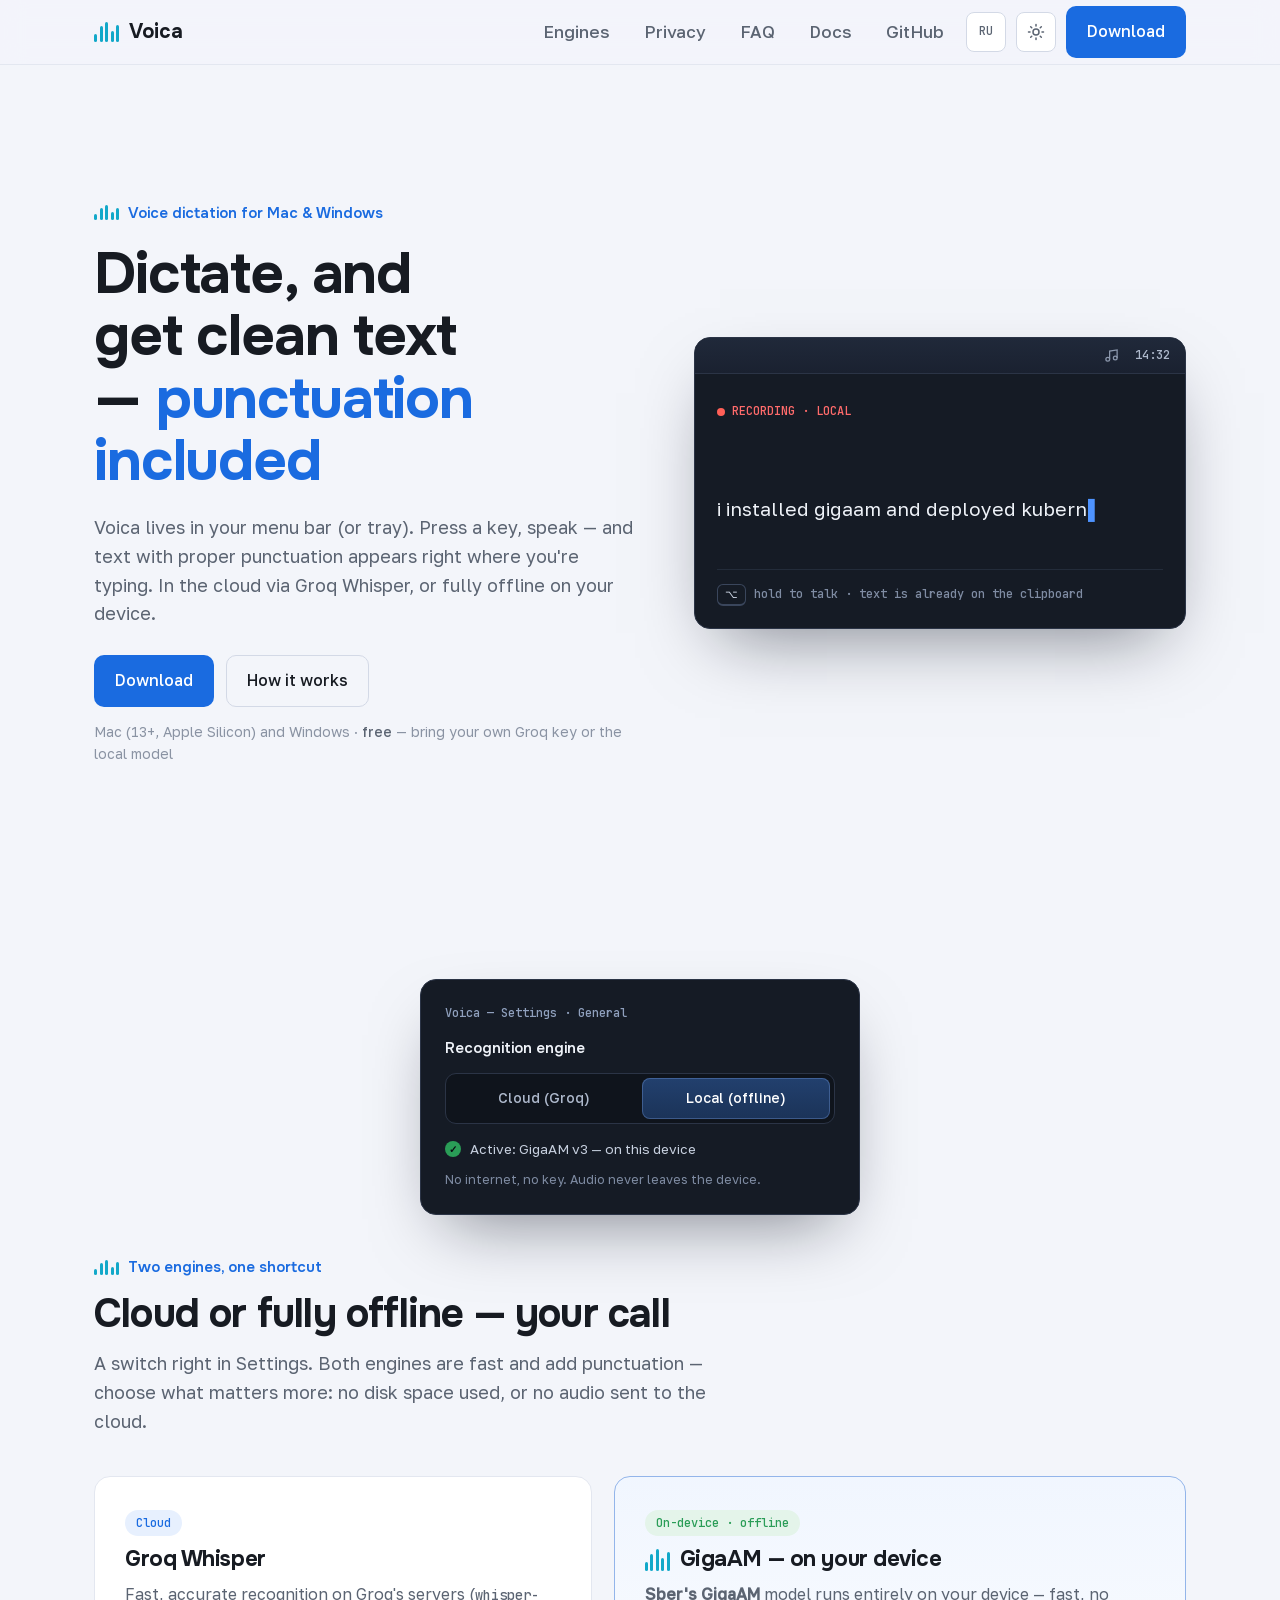
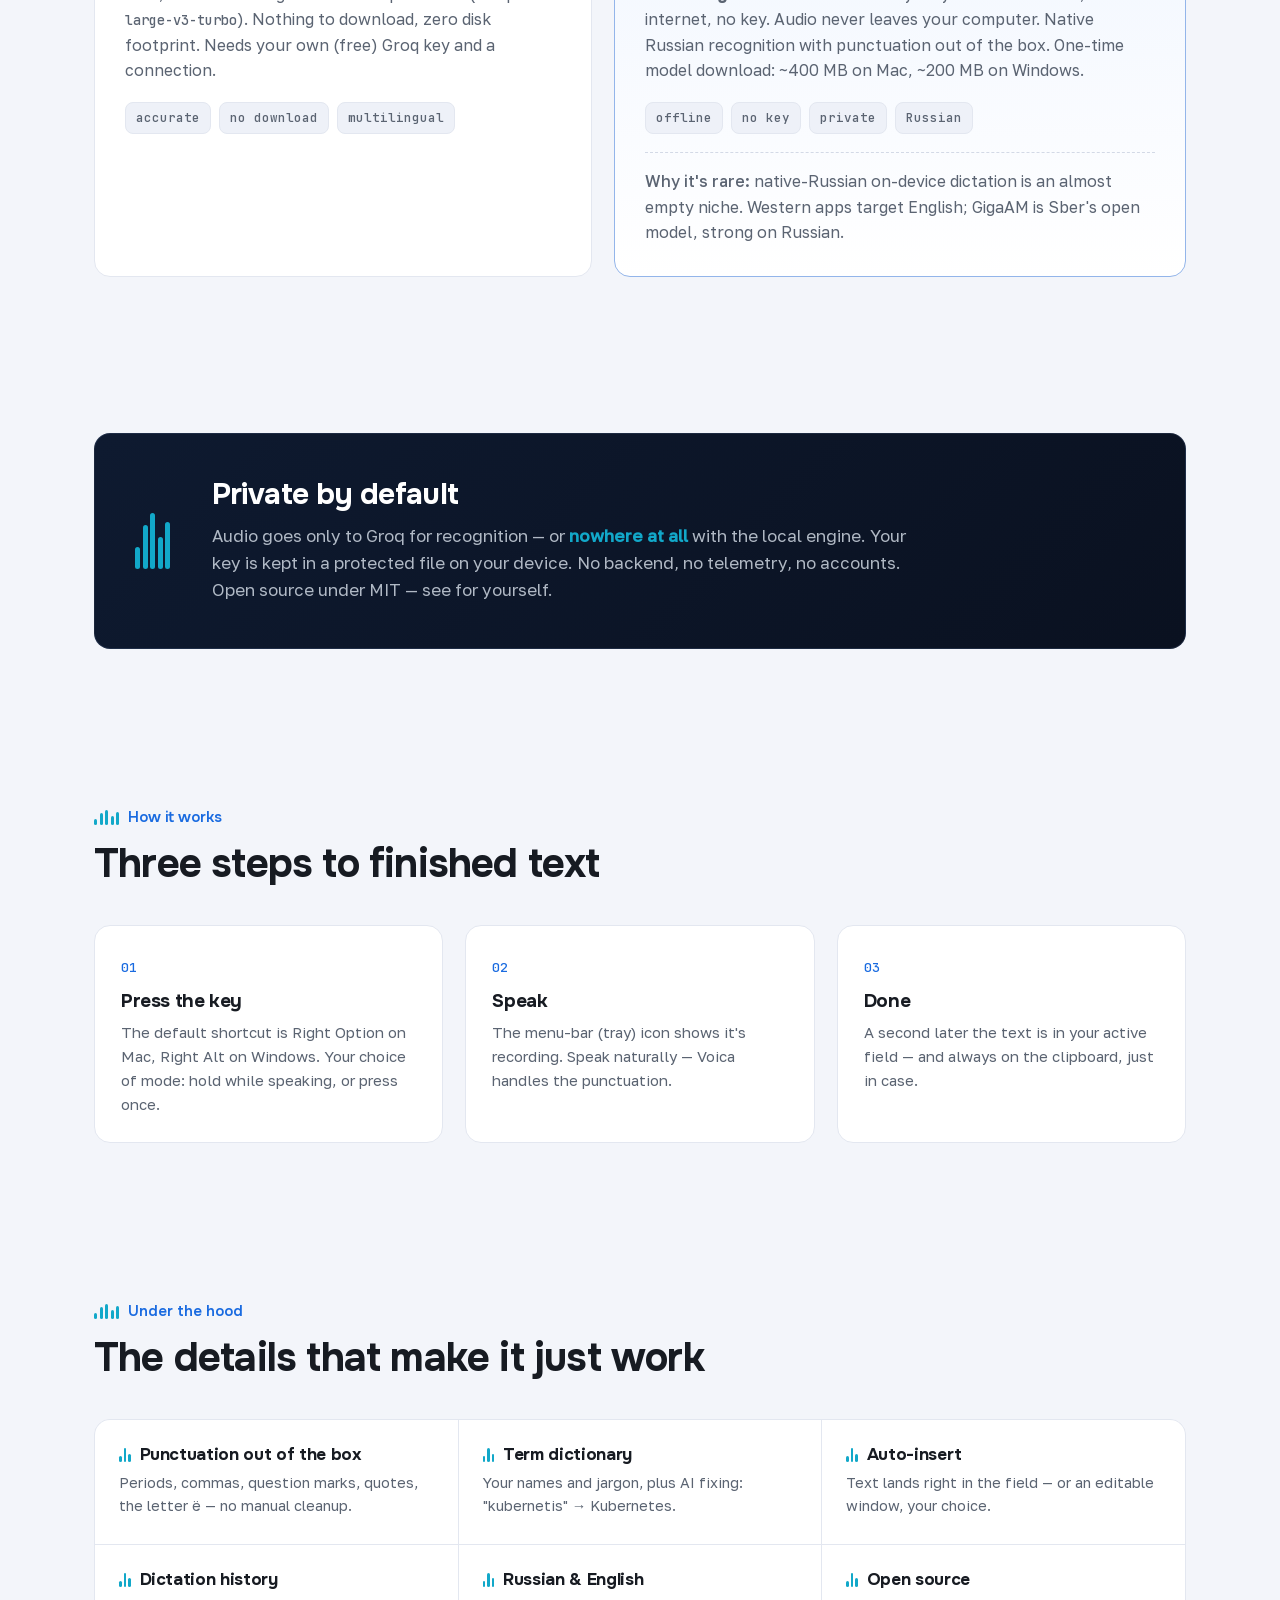
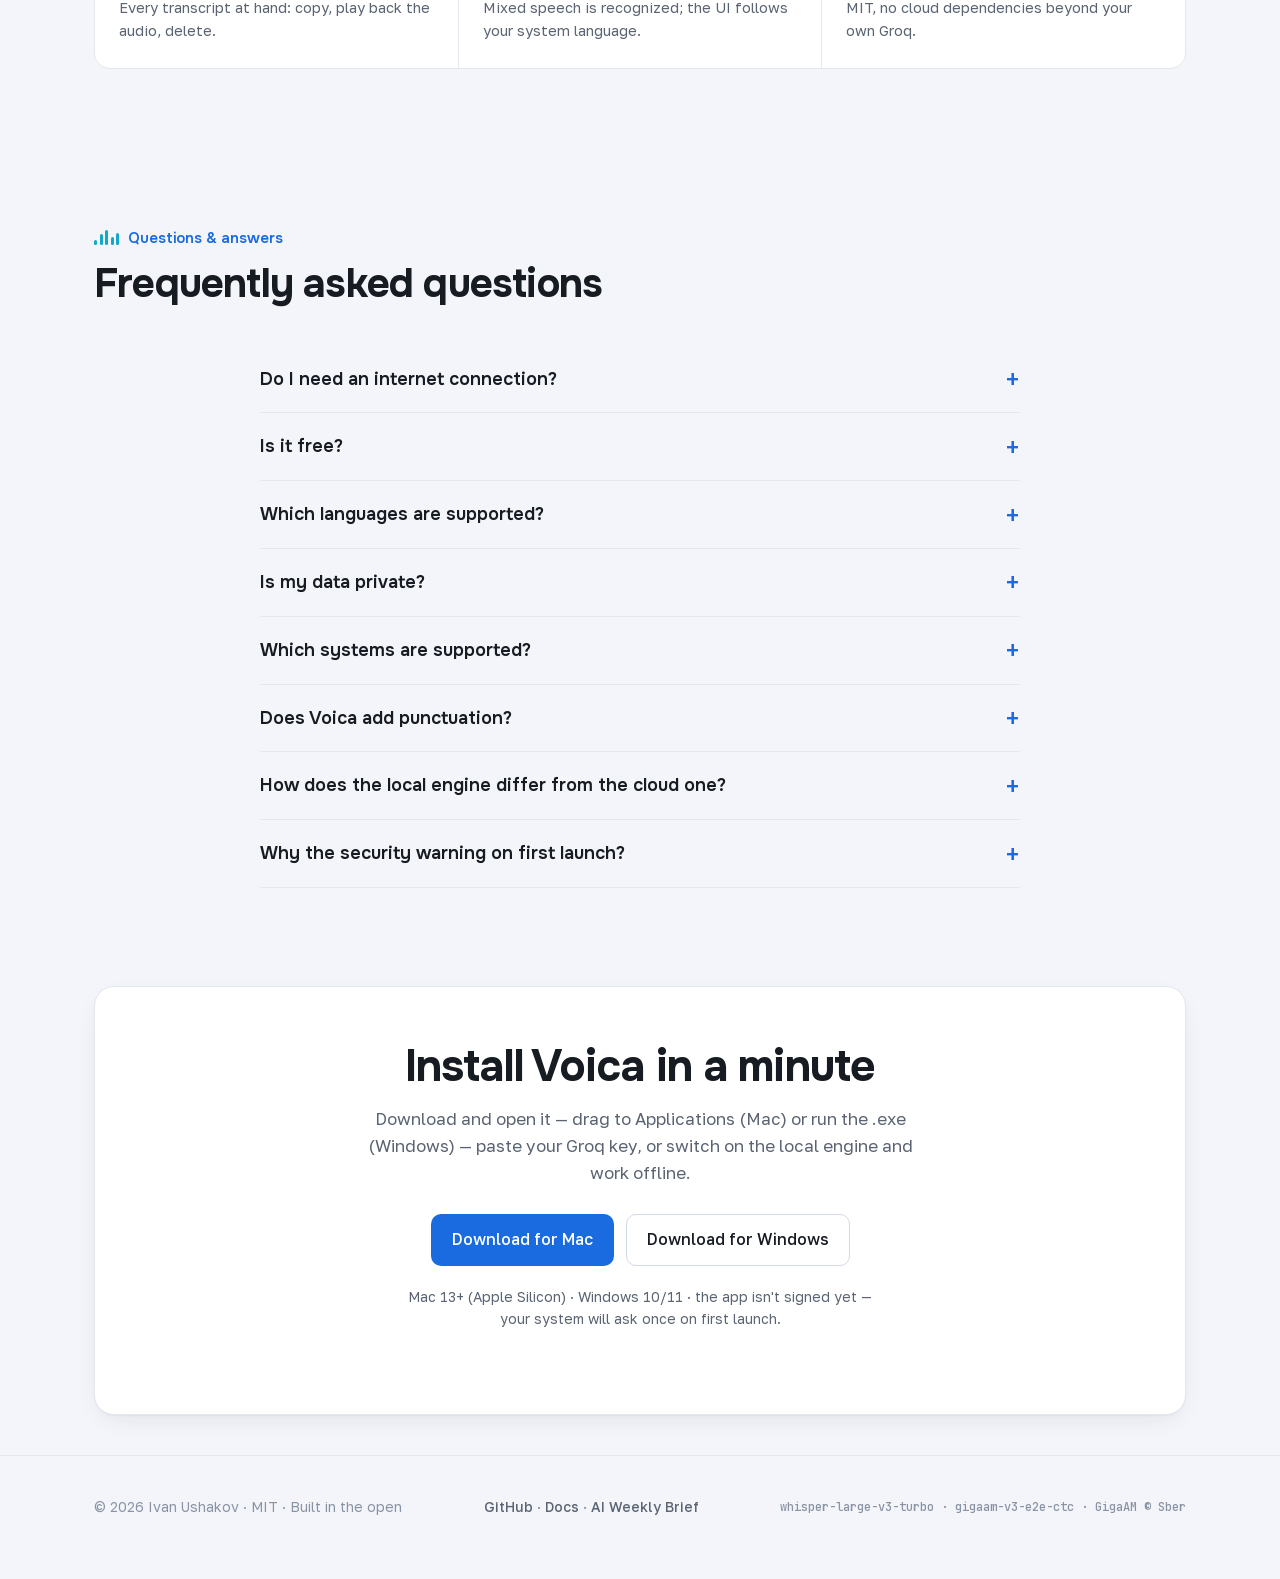
==== commit 4c254aa4: "llms.txt + JSON-LD: репо-ссылки, доки/релизы, Limitations; убрать протухший softwareVersion llms.txt" ====
--- a/en/index.html
+++ b/en/index.html
@@ -15,7 +15,7 @@
 <meta property="og:url" content="https://voica.ru/en/">
 <meta property="og:image" content="https://voica.ru/assets/img/og.en.png">
 <meta name="twitter:card" content="summary_large_image">
-<script type="application/ld+json">{"@context": "https://schema.org", "@type": "SoftwareApplication", "name": "Voica", "applicationCategory": "UtilitiesApplication", "operatingSystem": "macOS 13+, Windows 10/11", "description": "Dictate by voice, get clean punctuated text. Cloud engine (Groq Whisper) or fully offline on-device (GigaAM). Open source, bring your own key.", "url": "https://voica.ru/en/", "inLanguage": "en", "softwareVersion": "0.9", "license": "https://opensource.org/licenses/MIT", "downloadUrl": "https://github.com/Inhum/voica/releases/latest", "author": {"@type": "Person", "name": "Ivan Ushakov"}, "offers": {"@type": "Offer", "price": "0", "priceCurrency": "USD"}}</script>
+<script type="application/ld+json">{"@context": "https://schema.org", "@type": "SoftwareApplication", "name": "Voica", "applicationCategory": "UtilitiesApplication", "operatingSystem": "macOS 13+, Windows 10/11", "description": "Dictate by voice, get clean punctuated text. Cloud engine (Groq Whisper) or fully offline on-device (GigaAM). Open source, bring your own key.", "url": "https://voica.ru/en/", "inLanguage": "en", "license": "https://opensource.org/licenses/MIT", "downloadUrl": "https://github.com/Inhum/voica/releases/latest", "softwareHelp": {"@type": "CreativeWork", "url": "https://github.com/Inhum/voica/blob/main/README.md"}, "sameAs": ["https://github.com/Inhum/voica", "https://github.com/Inhum/voica-win"], "author": {"@type": "Person", "name": "Ivan Ushakov"}, "offers": {"@type": "Offer", "price": "0", "priceCurrency": "USD"}}</script>
 <script type="application/ld+json">{"@context": "https://schema.org", "@type": "FAQPage", "mainEntity": [{"@type": "Question", "name": "Do I need an internet connection?", "acceptedAnswer": {"@type": "Answer", "text": "For the cloud engine, yes. The local engine works fully offline — no internet, no key, and audio never leaves your device."}}, {"@type": "Question", "name": "Is it free?", "acceptedAnswer": {"@type": "Answer", "text": "Voica is free and open source under the MIT license. The cloud engine needs your own free Groq key; the local engine needs no key at all."}}, {"@type": "Question", "name": "Which languages are supported?", "acceptedAnswer": {"@type": "Answer", "text": "Russian and English, including mixed speech. The local GigaAM model is especially strong on Russian and adds punctuation out of the box."}}, {"@type": "Question", "name": "Is my data private?", "acceptedAnswer": {"@type": "Answer", "text": "Audio goes only to Groq for recognition — or nowhere at all with the local engine. No backend, no telemetry, no accounts; your key is kept in a protected file on your device."}}, {"@type": "Question", "name": "Which systems are supported?", "acceptedAnswer": {"@type": "Answer", "text": "macOS 13 and later (Apple Silicon) and Windows 10/11."}}, {"@type": "Question", "name": "Does Voica add punctuation?", "acceptedAnswer": {"@type": "Answer", "text": "Yes. Both engines automatically add periods, commas, question marks and quotation marks — no manual cleanup."}}, {"@type": "Question", "name": "How does the local engine differ from the cloud one?", "acceptedAnswer": {"@type": "Answer", "text": "Cloud is fast and accurate with nothing to download, but needs a key and internet. Local is private and offline, but the model downloads once (~400 MB on Mac, ~200 MB on Windows)."}}, {"@type": "Question", "name": "Why the security warning on first launch?", "acceptedAnswer": {"@type": "Answer", "text": "The app isn't signed with a developer certificate yet, so your system asks once: on macOS use “Open Anyway” in Privacy & Security, on Windows confirm the SmartScreen prompt. After that Voica opens normally."}}]}</script>
 <link rel="icon" href="../assets/img/favicon.svg" type="image/svg+xml">
 <link rel="stylesheet" href="../assets/css/site.css">
--- a/assets/css/site.css
+++ b/assets/css/site.css
@@ -33,7 +33,7 @@
 :root[data-theme="dark"] .theme-moon{display:block}:root[data-theme="dark"] .theme-sun{display:none}
 @media (prefers-color-scheme:dark){:root:not([data-theme="light"]) .theme-moon{display:block}:root:not([data-theme="light"]) .theme-sun{display:none}}
 
-.hero{padding:72px 0 64px}
+.hero{padding:56px 0}
 .hero-grid{display:grid;grid-template-columns:1.05fr .95fr;gap:56px;align-items:center}
 .hero h1{font-size:clamp(38px,5.4vw,58px);font-weight:800;margin:6px 0 22px}
 .hero h1 .accent{color:var(--brand)}
@@ -131,7 +131,20 @@
 
 :focus-visible{outline:2.5px solid var(--brand);outline-offset:2px;border-radius:4px}
 @media (max-width:900px){.hero-grid,.engines,.steps,.feat{grid-template-columns:1fr}.privacy{grid-template-columns:1fr}section{padding:56px 0}.nav-link.hide-sm{display:none}.nav .btn{padding:10px 16px;font-size:15px}.nav-right{gap:8px}}
-/* Короткие экраны (13" ноутбуки, особенно в Chrome с вкладками+закладками): сжимаем герой,
-   чтобы первый экран влезал целиком. На больших мониторах остаётся воздушный вариант выше. */
-@media (min-width:901px) and (max-height:860px){.hero{padding:44px 0 40px}.hero h1{font-size:clamp(34px,4.4vw,48px);margin:4px 0 16px}.lede{font-size:17px}.hero-cta{margin:22px 0 12px}.eyebrow{margin-bottom:10px}}
+/* Короткие ноутбучные экраны (13–15", особ. Chrome с вкладками): сжимаем герой, чтобы первый
+   экран влезал. Гейт по ширине (≤1800) — чтобы большие мониторы (24"+, ~1920) не сжимались:
+   там высота тоже бывает <860 из-за хрома браузера, но места по ширине полно → оставляем воздух. */
+/* Герой занимает всю высоту первого экрана, контент центрируется по вертикали. Надёжно при
+   любом размере и зуме — media-query по размерам ненадёжен из-за OS-scaling (24"@150% отдаёт
+   браузеру ~1280px CSS, неотличимо от ноутбука). Только десктоп; на мобиле герой течёт как обычно. */
+@media (min-width:901px){
+  .hero{min-height:calc(100vh - 64px);display:flex;align-items:center}
+  .hero>.wrap{width:100%}
+  /* Контент героя масштабируется по высоте вьюпорта, чтобы первый экран влезал целиком
+     даже на низких десктопных вьюпортах (13" с закладками, 24"@150% ≈ 1280×700–800). */
+  .hero h1{font-size:clamp(30px,min(5.2vw,6.6vh),58px);margin:clamp(4px,.6vh,6px) 0 clamp(12px,2.2vh,22px)}
+  .lede{font-size:clamp(15px,min(1.5vw,2vh),19px)}
+  .hero-cta{margin:clamp(16px,3vh,30px) 0 clamp(10px,1.6vh,16px)}
+  .eyebrow{margin-bottom:clamp(8px,1.4vh,14px)}
+}
 @media (prefers-reduced-motion:reduce){*{animation:none!important;transition:none!important}}
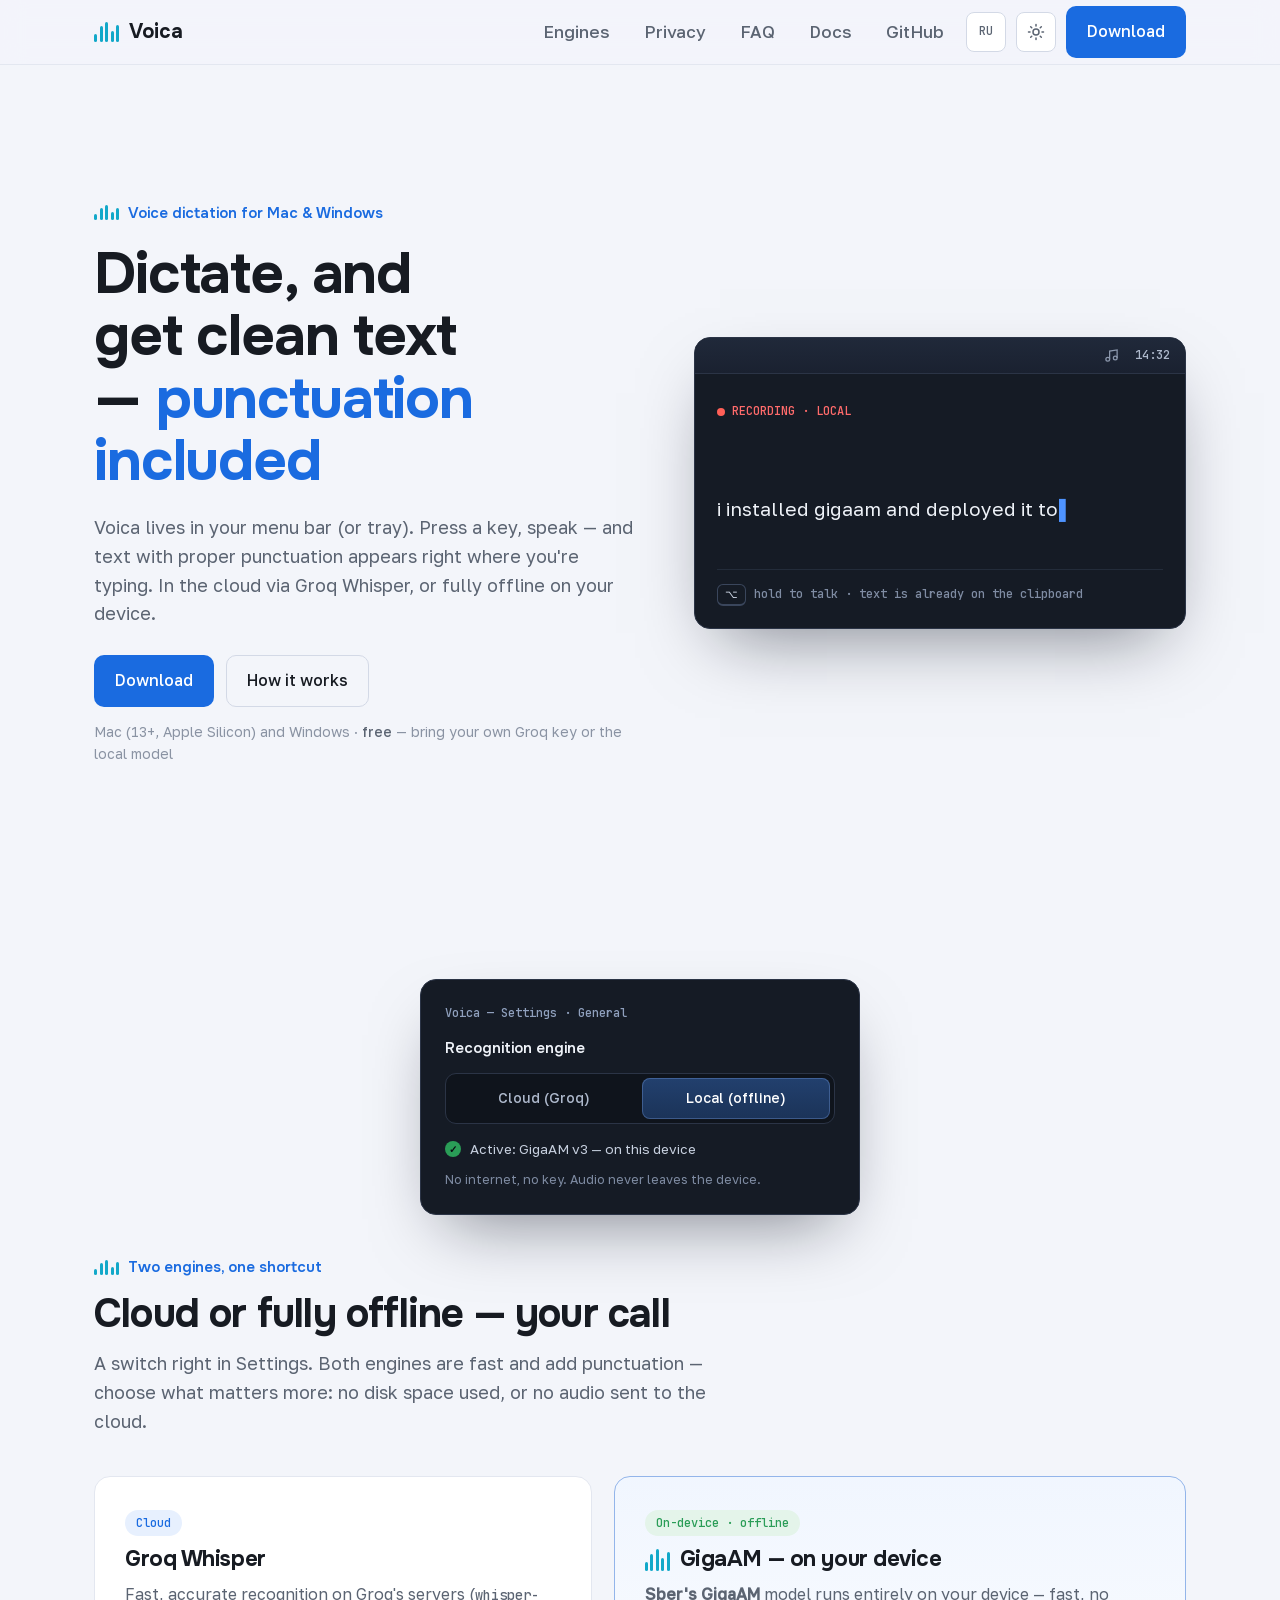
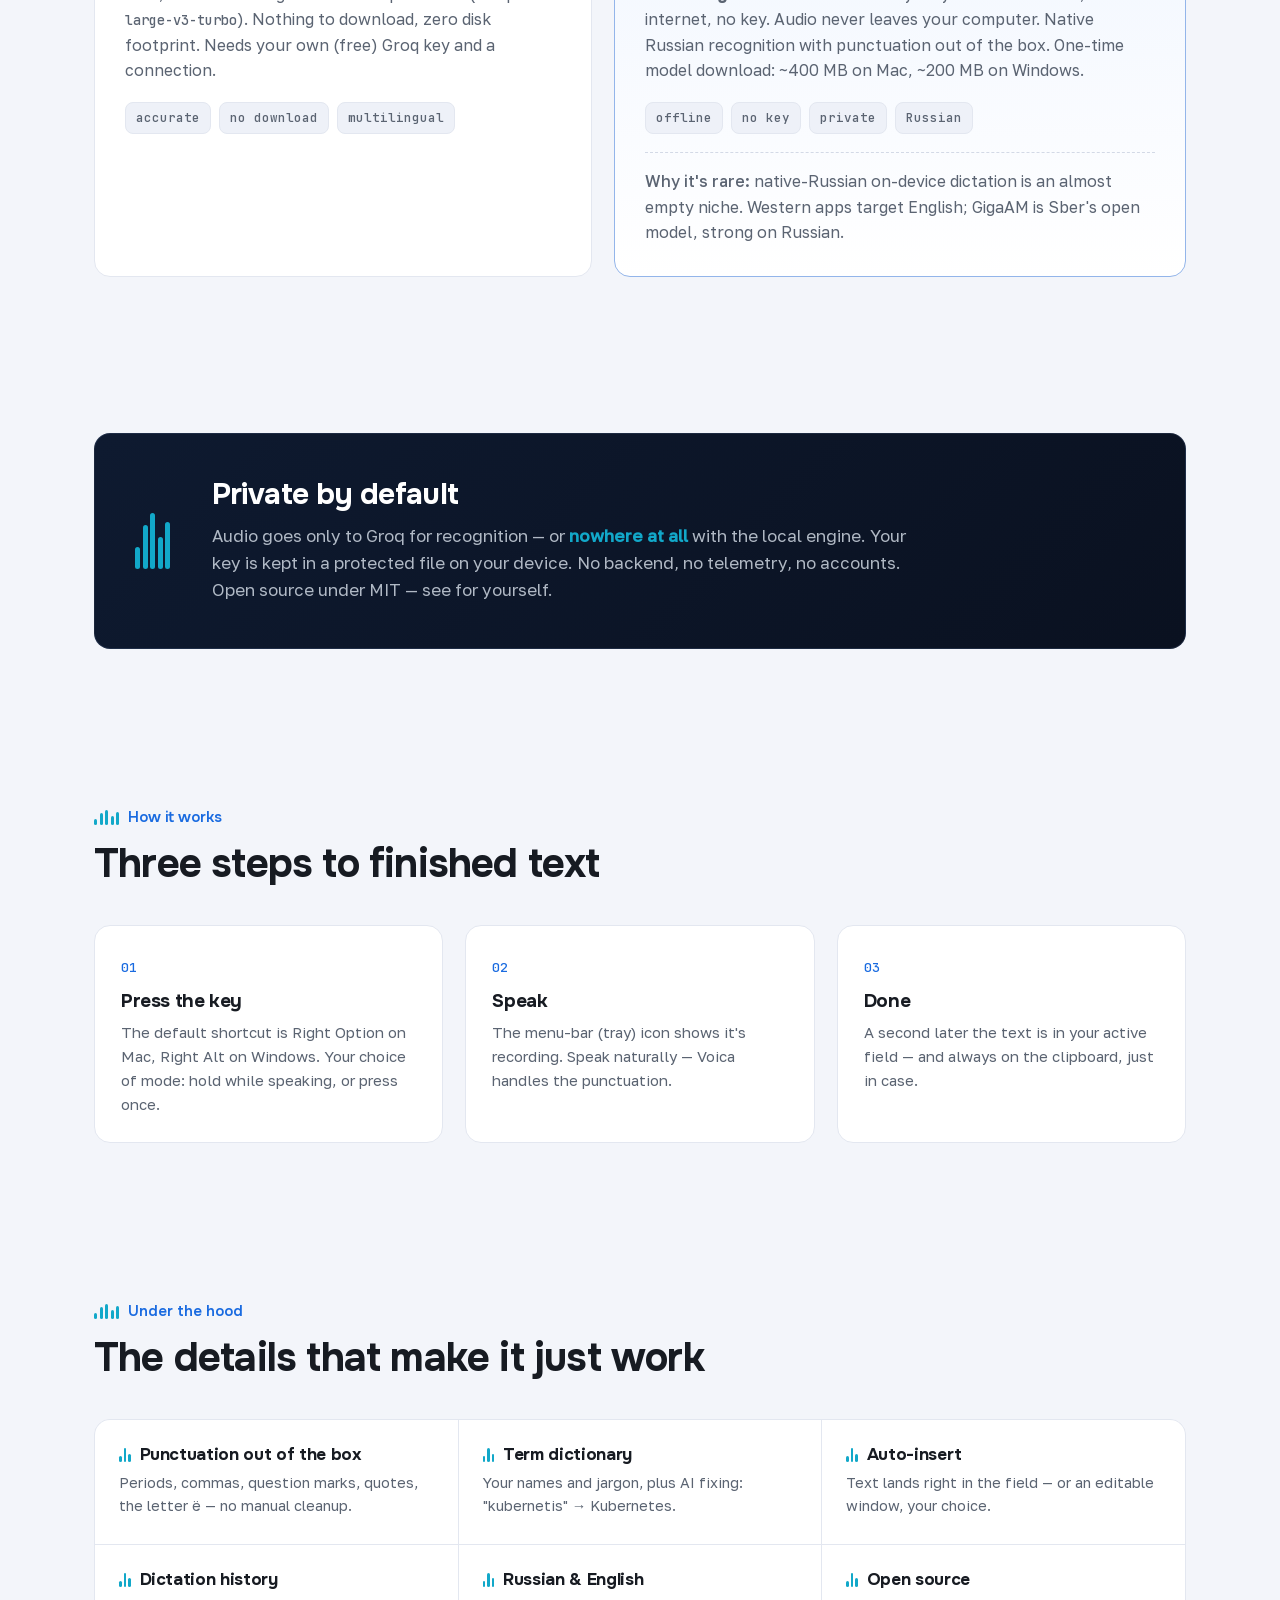
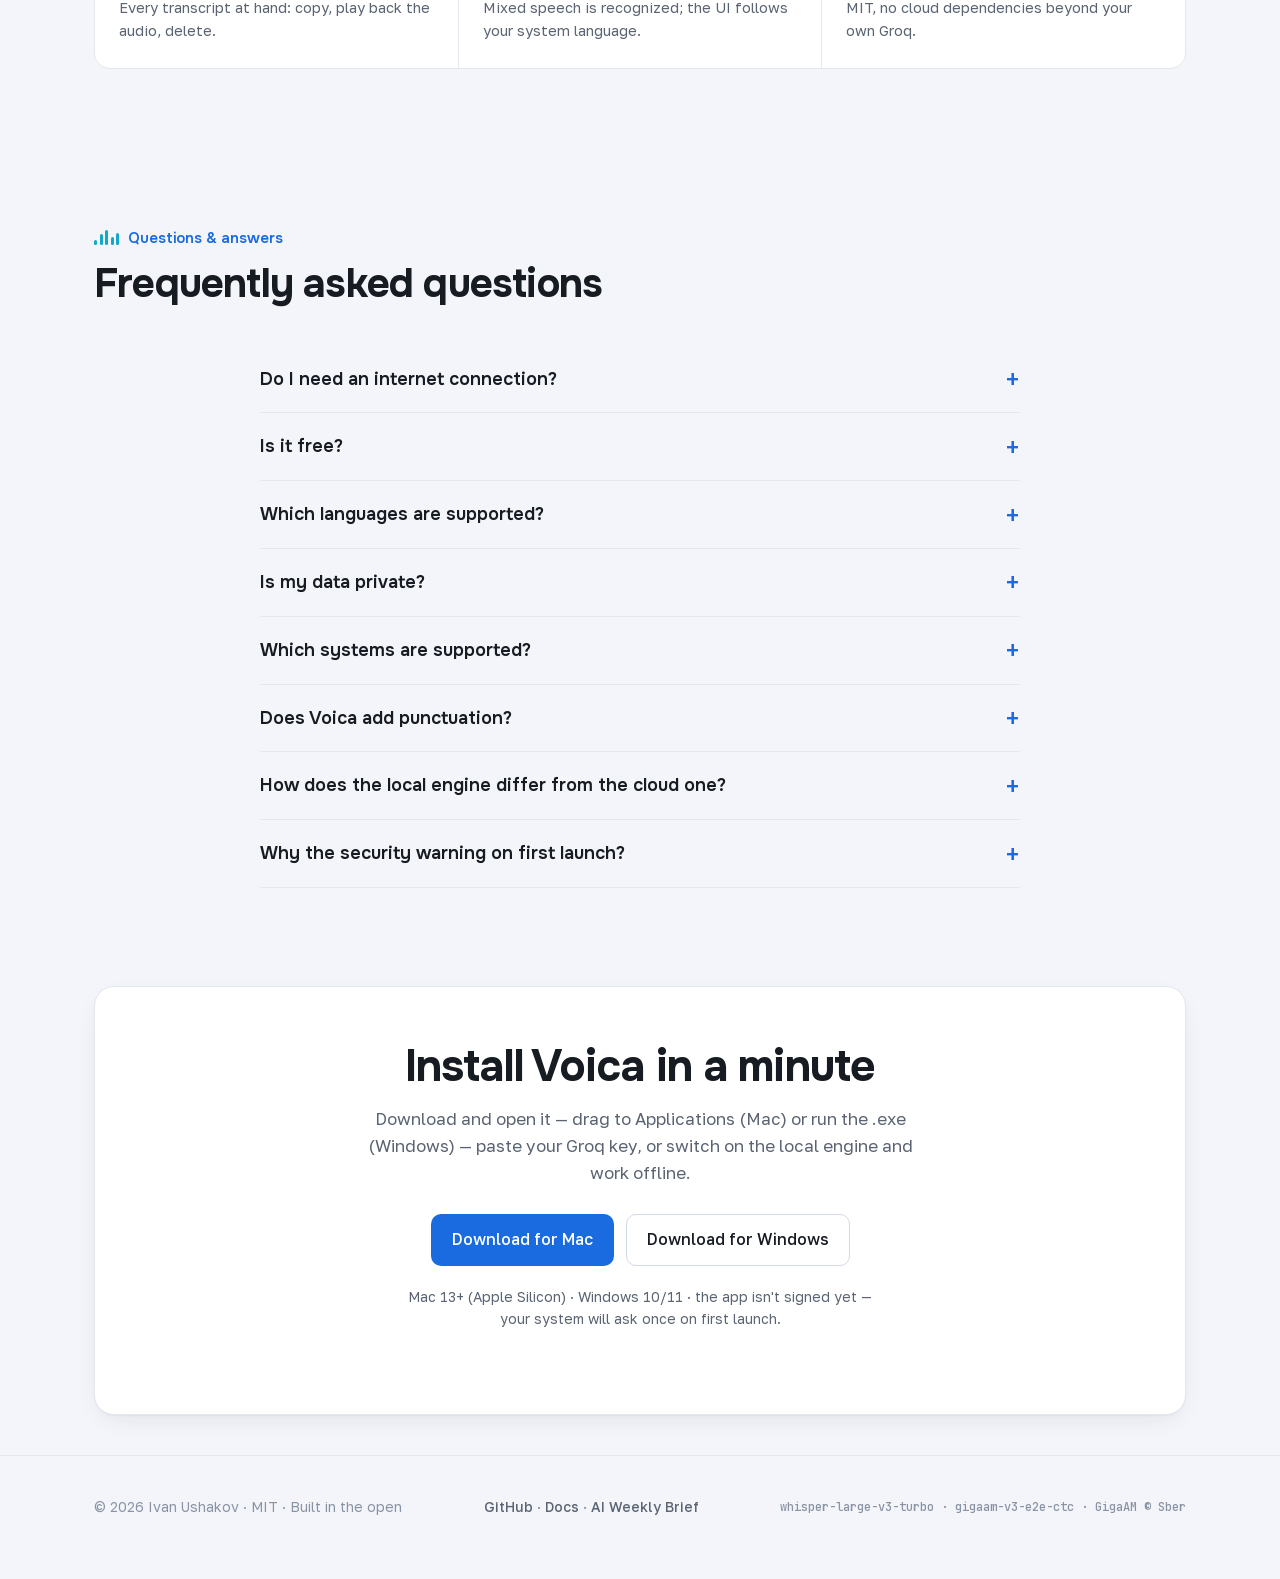
==== commit 4440e6ff: "Мокап героя: технически корректная фраза про Kubernetes/kubectl kubectl — клиент к API существующего" ====
--- a/en/index.html
+++ b/en/index.html
@@ -56,7 +56,7 @@
     <div class="mock-body">
       <span class="mrec"><b></b>RECORDING · LOCAL</span>
       <div class="mwv"><i style="animation-delay:0.00s"></i><i style="animation-delay:0.08s"></i><i style="animation-delay:0.16s"></i><i style="animation-delay:0.24s"></i><i style="animation-delay:0.32s"></i><i style="animation-delay:0.40s"></i><i style="animation-delay:0.48s"></i><i style="animation-delay:0.56s"></i><i style="animation-delay:0.64s"></i><i style="animation-delay:0.72s"></i><i style="animation-delay:0.80s"></i><i style="animation-delay:0.88s"></i><i style="animation-delay:0.96s"></i><i style="animation-delay:1.04s"></i></div>
-      <div class="mres" id="mres">I installed <span class="hl">GigaAM</span> and deployed <span class="hl">Kubernetes</span> via <span class="hl">kubectl</span>.</div>
+      <div class="mres" id="mres">I installed <span class="hl">GigaAM</span> and deployed it to <span class="hl">Kubernetes</span> via <span class="hl">kubectl</span>.</div>
       <div class="mhint"><span class="mkbd">⌥</span> hold to talk · text is already on the clipboard</div>
     </div>
   </div>
@@ -134,7 +134,7 @@
 (function(){
   var el=document.getElementById("mres");
   if(!el||matchMedia("(prefers-reduced-motion: reduce)").matches) return;
-  var RAW="i installed gigaam and deployed kubernetis via kubectl", MARK="i installed <span class=\"raw-term\">gigaam</span> and deployed <span class=\"raw-term\">kubernetis</span> via <span class=\"raw-term\">kubectl</span>", FINAL="I installed <span class=\"hl\">GigaAM</span> and deployed <span class=\"hl\">Kubernetes</span> via <span class=\"hl\">kubectl</span>.";
+  var RAW="i installed gigaam and deployed it to kubernetis via kubectl", MARK="i installed <span class=\"raw-term\">gigaam</span> and deployed it to <span class=\"raw-term\">kubernetis</span> via <span class=\"raw-term\">kubectl</span>", FINAL="I installed <span class=\"hl\">GigaAM</span> and deployed it to <span class=\"hl\">Kubernetes</span> via <span class=\"hl\">kubectl</span>.";
   var wait=function(ms){return new Promise(function(r){setTimeout(r,ms);});};
   function type(){
     el.textContent=""; el.classList.add("typing"); var i=0;
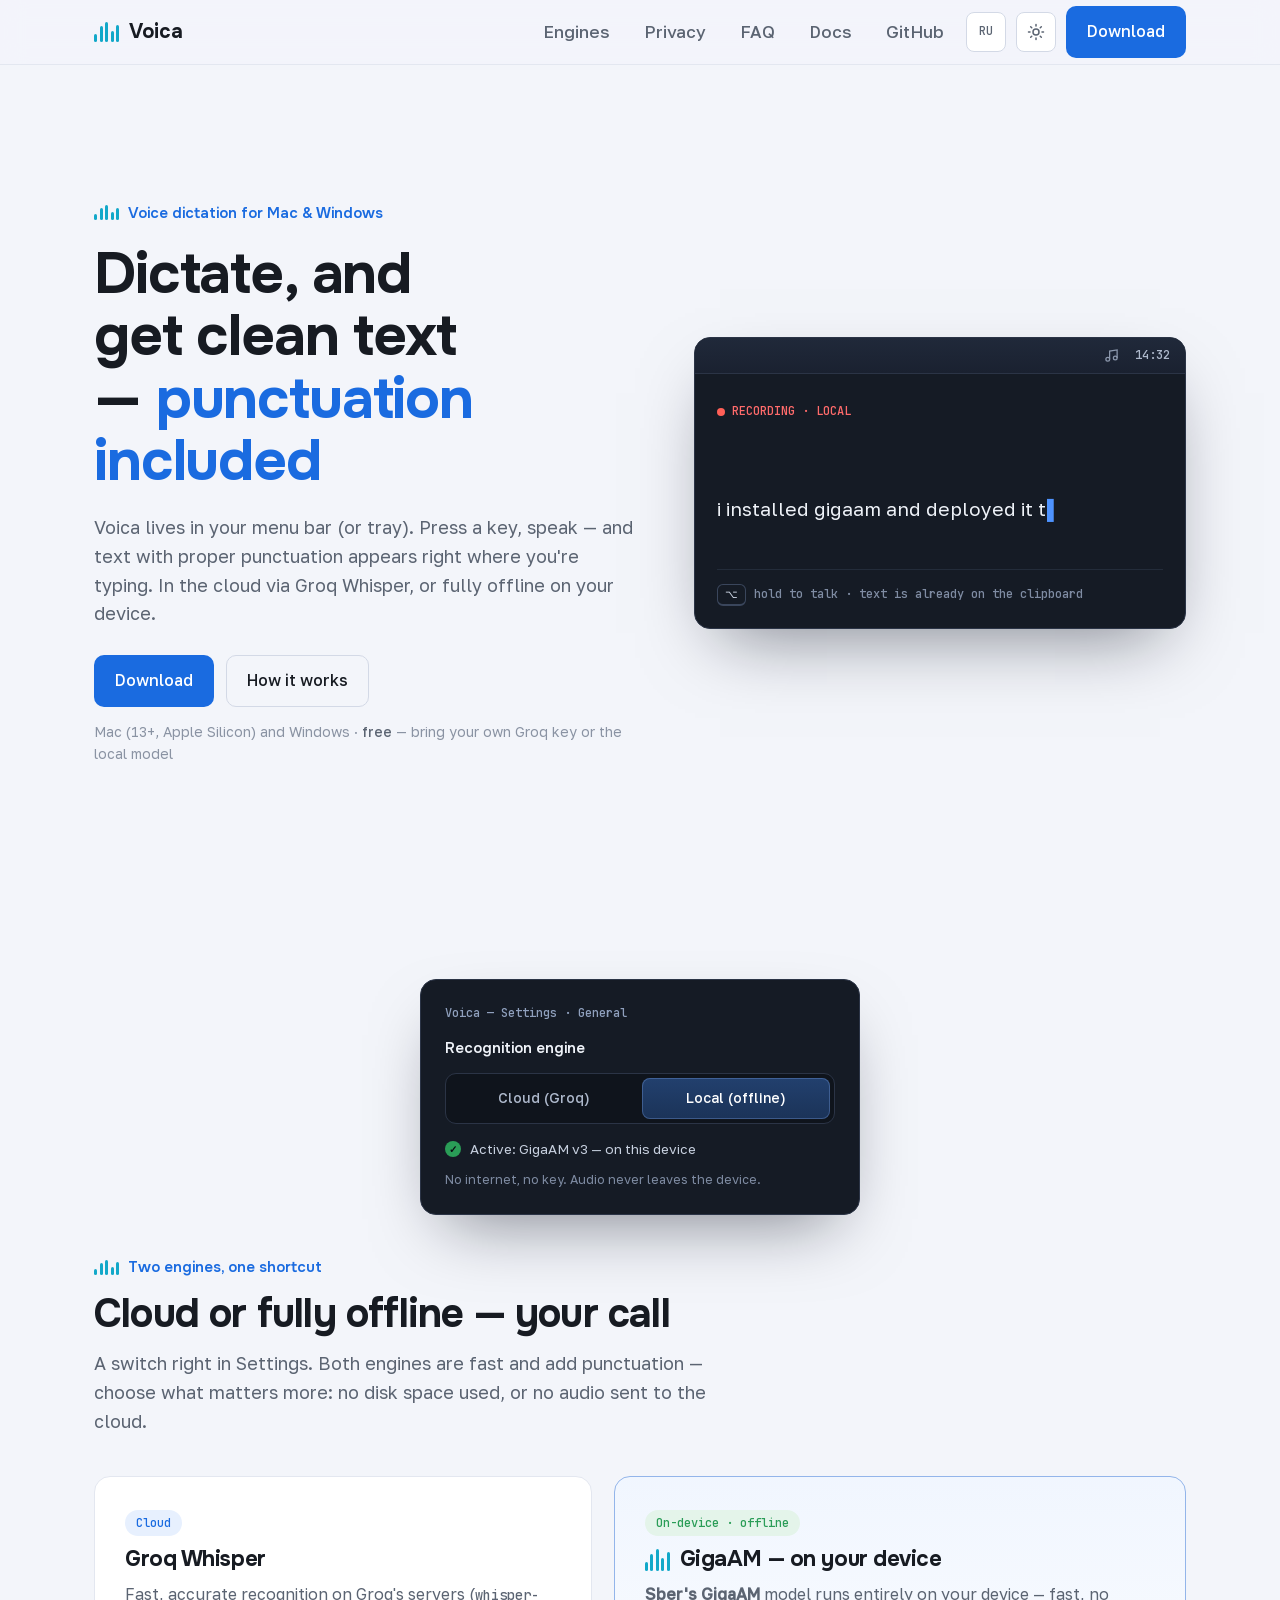
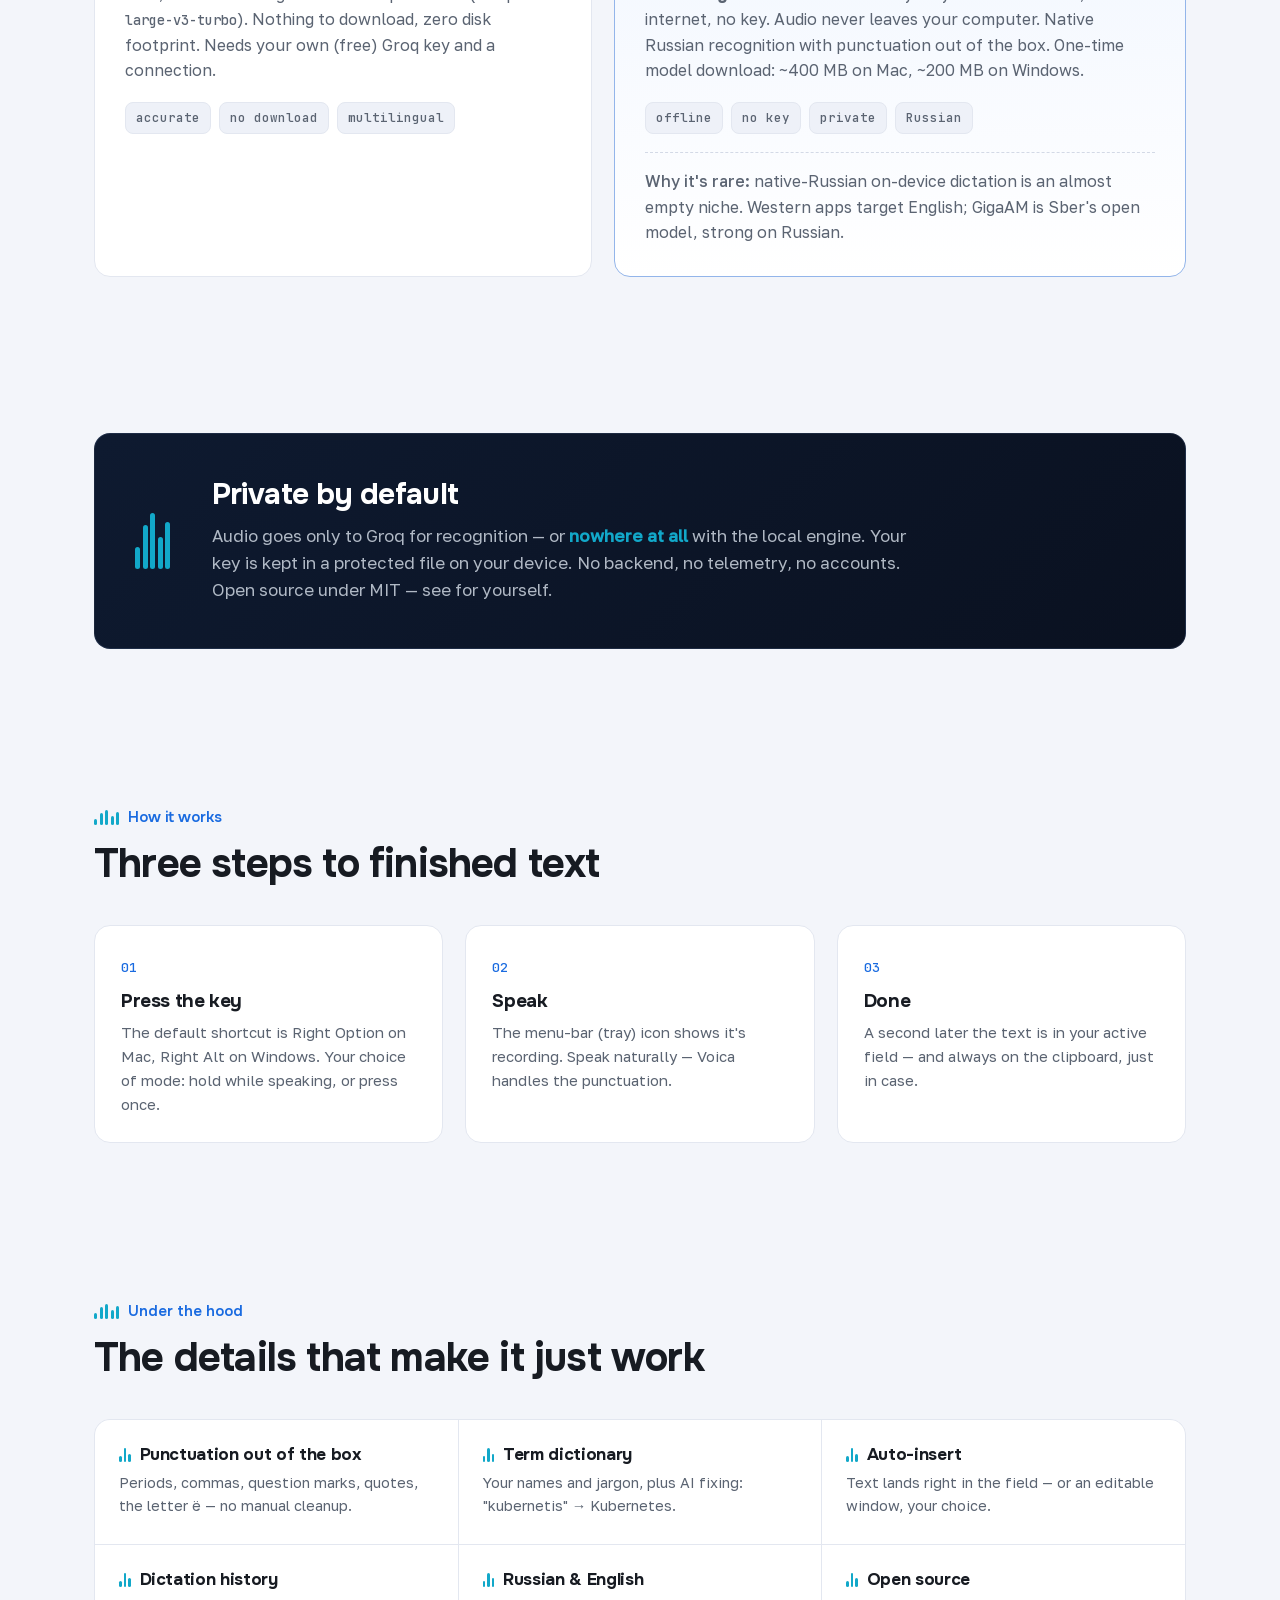
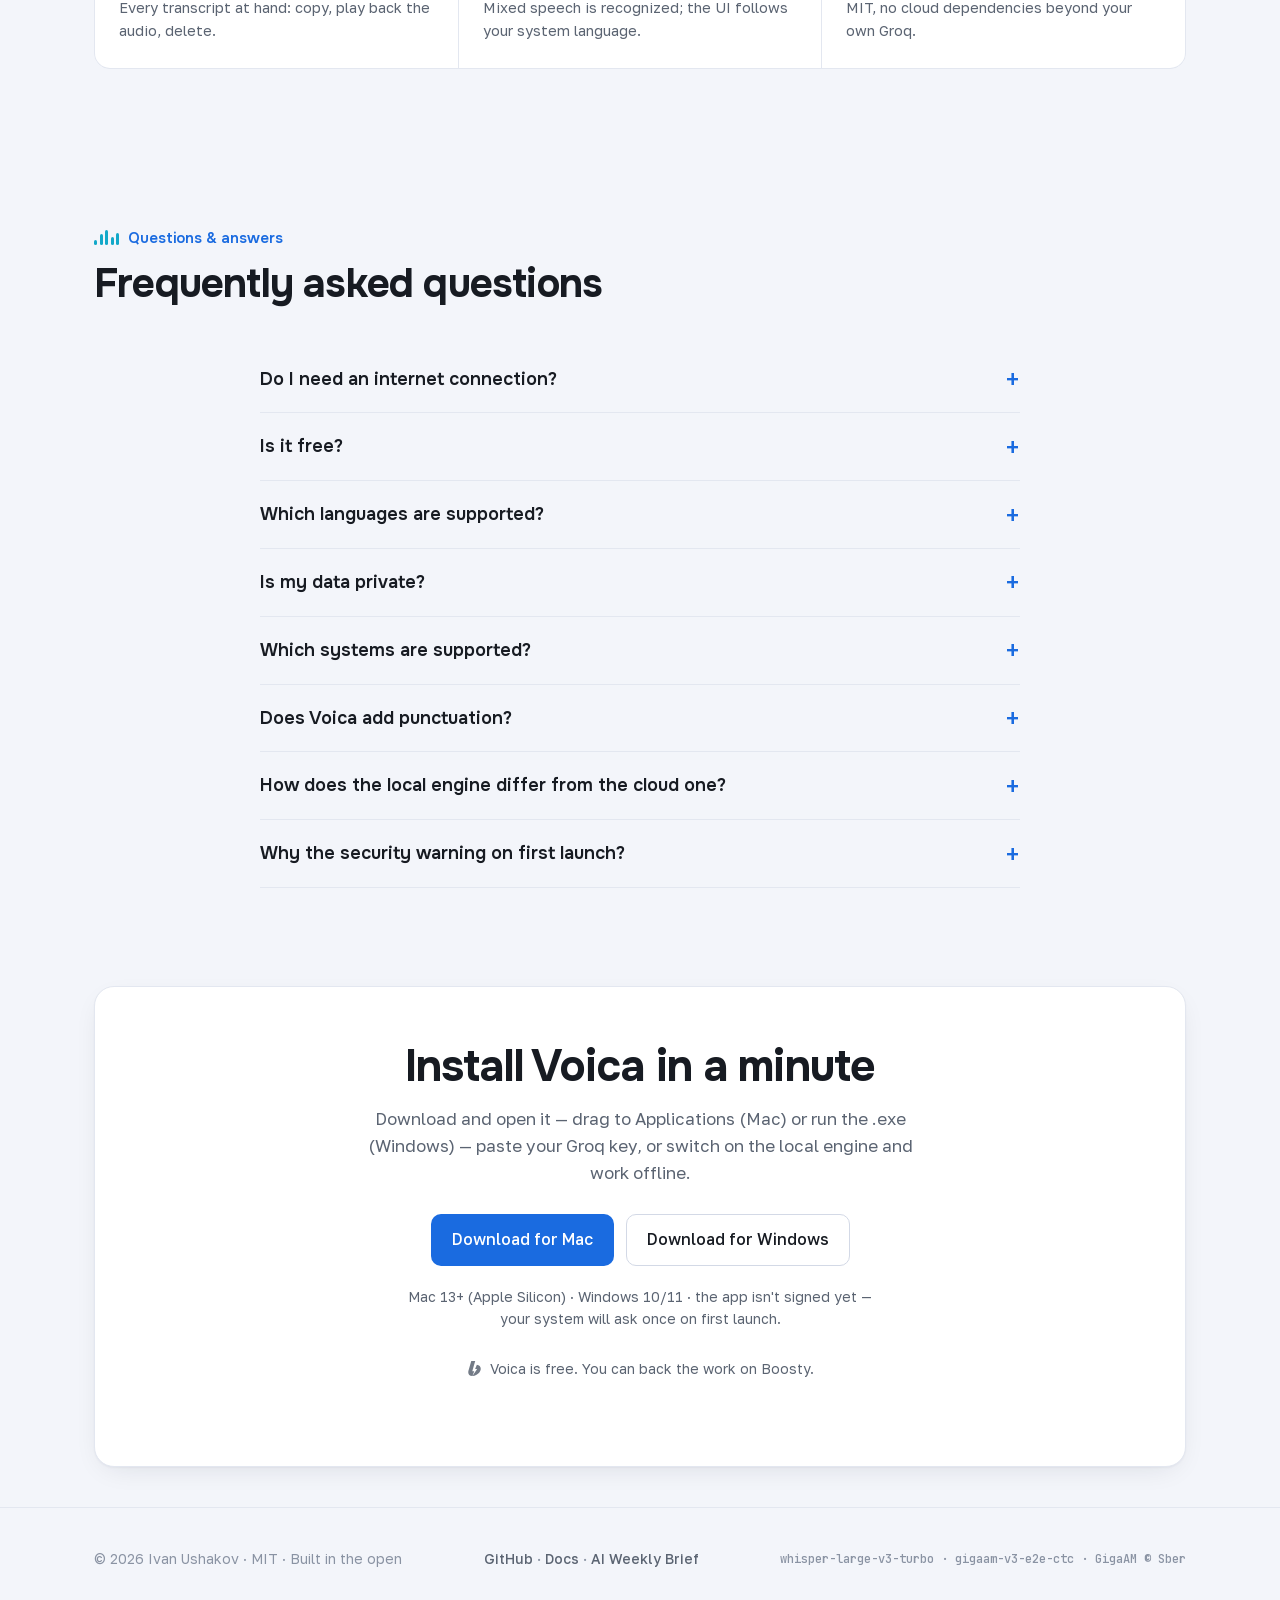
==== commit e3eae96f: "Ссылка на Boosty: ответ в FAQ и строка под кнопками скачивания Поддержка проекта появилась в двух ме" ====
--- a/en/index.html
+++ b/en/index.html
@@ -16,7 +16,7 @@
 <meta property="og:image" content="https://voica.ru/assets/img/og.en.png">
 <meta name="twitter:card" content="summary_large_image">
 <script type="application/ld+json">{"@context": "https://schema.org", "@type": "SoftwareApplication", "name": "Voica", "applicationCategory": "UtilitiesApplication", "operatingSystem": "macOS 13+, Windows 10/11", "description": "Dictate by voice, get clean punctuated text. Cloud engine (Groq Whisper) or fully offline on-device (GigaAM). Open source, bring your own key.", "url": "https://voica.ru/en/", "inLanguage": "en", "license": "https://opensource.org/licenses/MIT", "downloadUrl": "https://github.com/Inhum/voica/releases/latest", "softwareHelp": {"@type": "CreativeWork", "url": "https://github.com/Inhum/voica/blob/main/README.md"}, "sameAs": ["https://github.com/Inhum/voica", "https://github.com/Inhum/voica-win"], "author": {"@type": "Person", "name": "Ivan Ushakov"}, "offers": {"@type": "Offer", "price": "0", "priceCurrency": "USD"}}</script>
-<script type="application/ld+json">{"@context": "https://schema.org", "@type": "FAQPage", "mainEntity": [{"@type": "Question", "name": "Do I need an internet connection?", "acceptedAnswer": {"@type": "Answer", "text": "For the cloud engine, yes. The local engine works fully offline — no internet, no key, and audio never leaves your device."}}, {"@type": "Question", "name": "Is it free?", "acceptedAnswer": {"@type": "Answer", "text": "Voica is free and open source under the MIT license. The cloud engine needs your own free Groq key; the local engine needs no key at all."}}, {"@type": "Question", "name": "Which languages are supported?", "acceptedAnswer": {"@type": "Answer", "text": "Russian and English, including mixed speech. The local GigaAM model is especially strong on Russian and adds punctuation out of the box."}}, {"@type": "Question", "name": "Is my data private?", "acceptedAnswer": {"@type": "Answer", "text": "Audio goes only to Groq for recognition — or nowhere at all with the local engine. No backend, no telemetry, no accounts; your key is kept in a protected file on your device."}}, {"@type": "Question", "name": "Which systems are supported?", "acceptedAnswer": {"@type": "Answer", "text": "macOS 13 and later (Apple Silicon) and Windows 10/11."}}, {"@type": "Question", "name": "Does Voica add punctuation?", "acceptedAnswer": {"@type": "Answer", "text": "Yes. Both engines automatically add periods, commas, question marks and quotation marks — no manual cleanup."}}, {"@type": "Question", "name": "How does the local engine differ from the cloud one?", "acceptedAnswer": {"@type": "Answer", "text": "Cloud is fast and accurate with nothing to download, but needs a key and internet. Local is private and offline, but the model downloads once (~400 MB on Mac, ~200 MB on Windows)."}}, {"@type": "Question", "name": "Why the security warning on first launch?", "acceptedAnswer": {"@type": "Answer", "text": "The app isn't signed with a developer certificate yet, so your system asks once: on macOS use “Open Anyway” in Privacy & Security, on Windows confirm the SmartScreen prompt. After that Voica opens normally."}}]}</script>
+<script type="application/ld+json">{"@context": "https://schema.org", "@type": "FAQPage", "mainEntity": [{"@type": "Question", "name": "Do I need an internet connection?", "acceptedAnswer": {"@type": "Answer", "text": "For the cloud engine, yes. The local engine works fully offline — no internet, no key, and audio never leaves your device."}}, {"@type": "Question", "name": "Is it free?", "acceptedAnswer": {"@type": "Answer", "text": "Voica is free and open source under the MIT license. The cloud engine needs your own free Groq key; the local engine needs no key at all. There will be no paid features — if Voica saves you time, you can back the work on Boosty."}}, {"@type": "Question", "name": "Which languages are supported?", "acceptedAnswer": {"@type": "Answer", "text": "Russian and English, including mixed speech. The local GigaAM model is especially strong on Russian and adds punctuation out of the box."}}, {"@type": "Question", "name": "Is my data private?", "acceptedAnswer": {"@type": "Answer", "text": "Audio goes only to Groq for recognition — or nowhere at all with the local engine. No backend, no telemetry, no accounts; your key is kept in a protected file on your device."}}, {"@type": "Question", "name": "Which systems are supported?", "acceptedAnswer": {"@type": "Answer", "text": "macOS 13 and later (Apple Silicon) and Windows 10/11."}}, {"@type": "Question", "name": "Does Voica add punctuation?", "acceptedAnswer": {"@type": "Answer", "text": "Yes. Both engines automatically add periods, commas, question marks and quotation marks — no manual cleanup."}}, {"@type": "Question", "name": "How does the local engine differ from the cloud one?", "acceptedAnswer": {"@type": "Answer", "text": "Cloud is fast and accurate with nothing to download, but needs a key and internet. Local is private and offline, but the model downloads once (~400 MB on Mac, ~200 MB on Windows)."}}, {"@type": "Question", "name": "Why the security warning on first launch?", "acceptedAnswer": {"@type": "Answer", "text": "The app isn't signed with a developer certificate yet, so your system asks once: on macOS use “Open Anyway” in Privacy & Security, on Windows confirm the SmartScreen prompt. After that Voica opens normally."}}]}</script>
 <link rel="icon" href="../assets/img/favicon.svg" type="image/svg+xml">
 <link rel="stylesheet" href="../assets/css/site.css">
 </head>
@@ -106,7 +106,7 @@
 
 <section id="faq"><div class="wrap">
   <div class="sec-head"><div class="eyebrow"><span class="wave" aria-hidden="true"><i></i><i></i><i></i><i></i><i></i></span> <span>Questions & answers</span></div><h2>Frequently asked questions</h2></div>
-  <div class="faq"><details><summary>Do I need an internet connection?</summary><p>For the cloud engine, yes. The local engine works fully offline — no internet, no key, and audio never leaves your device.</p></details><details><summary>Is it free?</summary><p>Voica is free and open source under the MIT license. The cloud engine needs your own free Groq key; the local engine needs no key at all.</p></details><details><summary>Which languages are supported?</summary><p>Russian and English, including mixed speech. The local GigaAM model is especially strong on Russian and adds punctuation out of the box.</p></details><details><summary>Is my data private?</summary><p>Audio goes only to Groq for recognition — or nowhere at all with the local engine. No backend, no telemetry, no accounts; your key is kept in a protected file on your device.</p></details><details><summary>Which systems are supported?</summary><p>macOS 13 and later (Apple Silicon) and Windows 10/11.</p></details><details><summary>Does Voica add punctuation?</summary><p>Yes. Both engines automatically add periods, commas, question marks and quotation marks — no manual cleanup.</p></details><details><summary>How does the local engine differ from the cloud one?</summary><p>Cloud is fast and accurate with nothing to download, but needs a key and internet. Local is private and offline, but the model downloads once (~400 MB on Mac, ~200 MB on Windows).</p></details><details><summary>Why the security warning on first launch?</summary><p>The app isn't signed with a developer certificate yet, so your system asks once: on macOS use “Open Anyway” in Privacy & Security, on Windows confirm the SmartScreen prompt. After that Voica opens normally.</p></details></div>
+  <div class="faq"><details><summary>Do I need an internet connection?</summary><p>For the cloud engine, yes. The local engine works fully offline — no internet, no key, and audio never leaves your device.</p></details><details><summary>Is it free?</summary><p>Voica is free and open source under the MIT license. The cloud engine needs your own free Groq key; the local engine needs no key at all. There will be no paid features — if Voica saves you time, you can back the work on <a target="_blank" rel="noopener" href="https://boosty.to/voica">Boosty</a>.</p></details><details><summary>Which languages are supported?</summary><p>Russian and English, including mixed speech. The local GigaAM model is especially strong on Russian and adds punctuation out of the box.</p></details><details><summary>Is my data private?</summary><p>Audio goes only to Groq for recognition — or nowhere at all with the local engine. No backend, no telemetry, no accounts; your key is kept in a protected file on your device.</p></details><details><summary>Which systems are supported?</summary><p>macOS 13 and later (Apple Silicon) and Windows 10/11.</p></details><details><summary>Does Voica add punctuation?</summary><p>Yes. Both engines automatically add periods, commas, question marks and quotation marks — no manual cleanup.</p></details><details><summary>How does the local engine differ from the cloud one?</summary><p>Cloud is fast and accurate with nothing to download, but needs a key and internet. Local is private and offline, but the model downloads once (~400 MB on Mac, ~200 MB on Windows).</p></details><details><summary>Why the security warning on first launch?</summary><p>The app isn't signed with a developer certificate yet, so your system asks once: on macOS use “Open Anyway” in Privacy & Security, on Windows confirm the SmartScreen prompt. After that Voica opens normally.</p></details></div>
 </div></section>
 
 <section id="download" class="cta"><div class="wrap"><div class="cta-box">
@@ -116,10 +116,13 @@
     <a class="btn btn-ghost" target="_blank" rel="noopener" href="https://github.com/Inhum/voica-win/releases/latest">Download for Windows</a>
   </div>
   <p class="hero-note" style="margin-top:20px">Mac 13+ (Apple Silicon) · Windows 10/11 · the app isn't signed yet — your system will ask once on first launch.</p>
+  <p class="support"><a target="_blank" rel="noopener" href="https://boosty.to/voica"><svg class="bst" viewBox="0 0 831 1000" aria-hidden="true" fill="currentColor"><path d="M26.2 597.3 199.1 0h265l-53.6 185.2c-.6 1-1 2.1-1.3 3.3l-140.7 489h131.3C344.8 814.6 301.9 922.1 271 1000 28.7 997.2-39.2 823.6 20.2 618.3M271.9 1000l319.4-460H455.8l117.9-294.7c202.4 21.3 297.2 180.4 241.5 373-59.9 207-302.3 381.7-538.3 381.7C275.2 1000 273.6 1000 271.9 1000z"/></svg>Voica is free. You can back the work on Boosty.</a></p>
 </div></div></section>
 
 <footer class="foot"><div class="wrap foot-in">
   <div>© 2026 Ivan Ushakov · MIT · Built in the open</div>
+  <!-- Ссылки на поддержку в футере намеренно НЕТ: блок скачивания идёт прямо над ним, и
+       вторая просьба через сто пикселей выглядит навязчиво. Достаточно строки там и ответа в FAQ. -->
   <nav class="foot-nav"><a target="_blank" rel="noopener" href="https://github.com/Inhum">GitHub</a> · <a target="_blank" rel="noopener" href="https://github.com/Inhum/voica/blob/main/README.md">Docs</a> · <a target="_blank" rel="noopener" href="https://t.me/ai_weekly_brief">AI Weekly Brief</a></nav>
   <div class="foot-mono">whisper-large-v3-turbo · gigaam-v3-e2e-ctc · GigaAM © Sber</div>
 </div></footer>
--- a/assets/css/site.css
+++ b/assets/css/site.css
@@ -39,6 +39,17 @@
 .hero h1 .accent{color:var(--brand)}
 .hero-cta{display:flex;flex-wrap:wrap;gap:12px;margin:30px 0 16px}
 .hero-note{font-size:14px;color:var(--ink-faint)}.hero-note b{color:var(--ink-soft);font-weight:500}
+
+/* Строка поддержки под кнопками скачивания. Не кнопка — она бы конкурировала с самим
+   скачиванием; ссылка со знаком Boosty в цвете текста (currentColor), поэтому обе темы
+   обслуживаются одним файлом. */
+.support{margin-top:18px;font-size:14px}
+.support a{display:inline-flex;align-items:flex-start;gap:8px;color:var(--ink-soft);
+  text-decoration:none;border-bottom:1px solid transparent;transition:color .15s,border-color .15s}
+.support a:hover{color:var(--brand);border-bottom-color:currentColor}
+/* flex-start + сдвиг вниз: на узком экране строка переносится, и по центру знак «уплывал»
+   от текста. Так он всегда стоит у первой строки. */
+.support .bst{width:15px;height:15px;flex:none;opacity:.85;margin-top:.18em}
 
 /* Мокап (фикс-тёмный, как «скриншот») */
 .mock{background:#151b25;border:1px solid #2b3446;border-radius:var(--radius-card);box-shadow:0 30px 70px -26px rgba(6,12,26,.5);overflow:hidden}
@@ -117,6 +128,9 @@
 .faq summary::after{content:"+";font-family:var(--font-mono);font-size:24px;font-weight:400;color:var(--brand);line-height:1}
 .faq details[open] summary::after{content:"−"}
 .faq details p{margin:0;padding:0 0 22px;color:var(--ink-soft);font-size:16px;line-height:1.6;max-width:66ch}
+/* Ссылки внутри ответов: без этого они наследуют серый текст абзаца и не читаются как ссылки. */
+.faq details p a{color:var(--brand);text-decoration:none;border-bottom:1px solid transparent;transition:border-color .15s}
+.faq details p a:hover{border-bottom-color:currentColor}
 
 .cta{text-align:center;padding:20px 0 40px}
 .cta-box{background:var(--surface);border:1px solid var(--line);border-radius:20px;padding:56px 40px;box-shadow:var(--shadow-card)}
